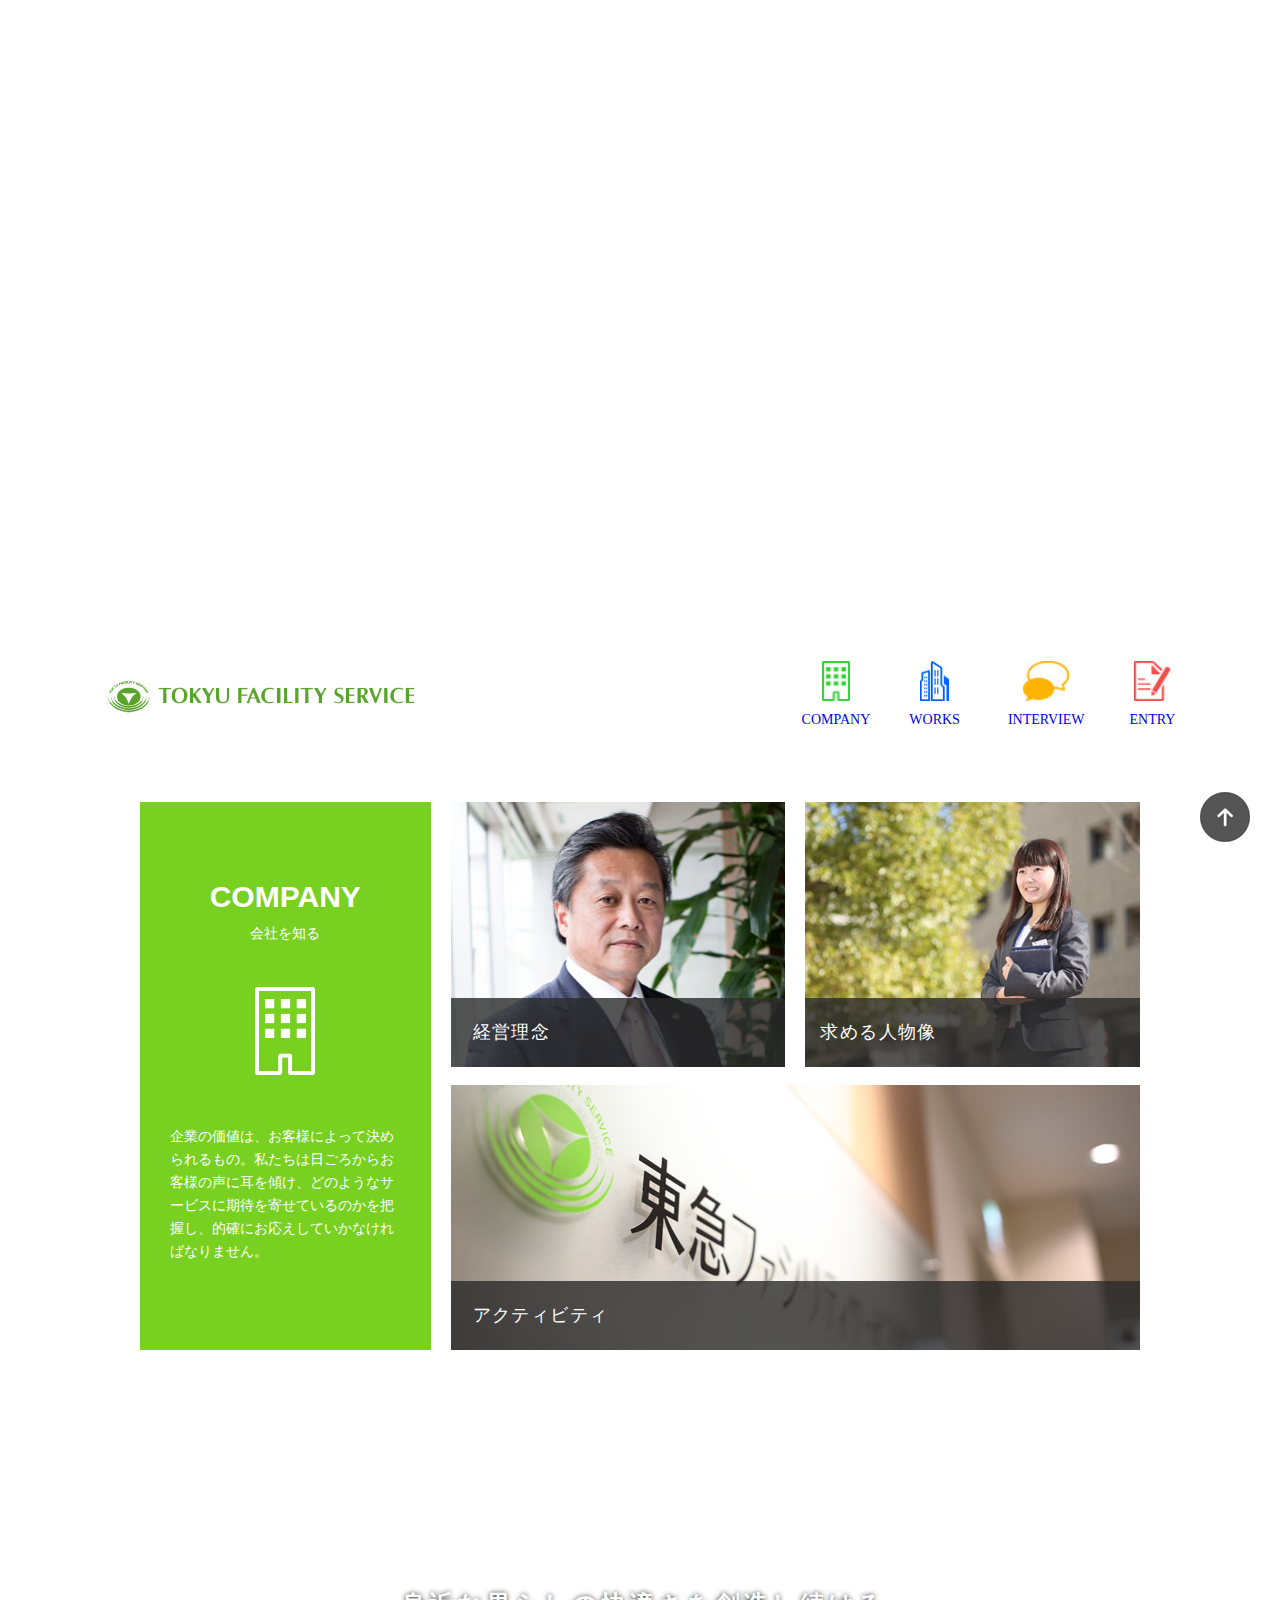
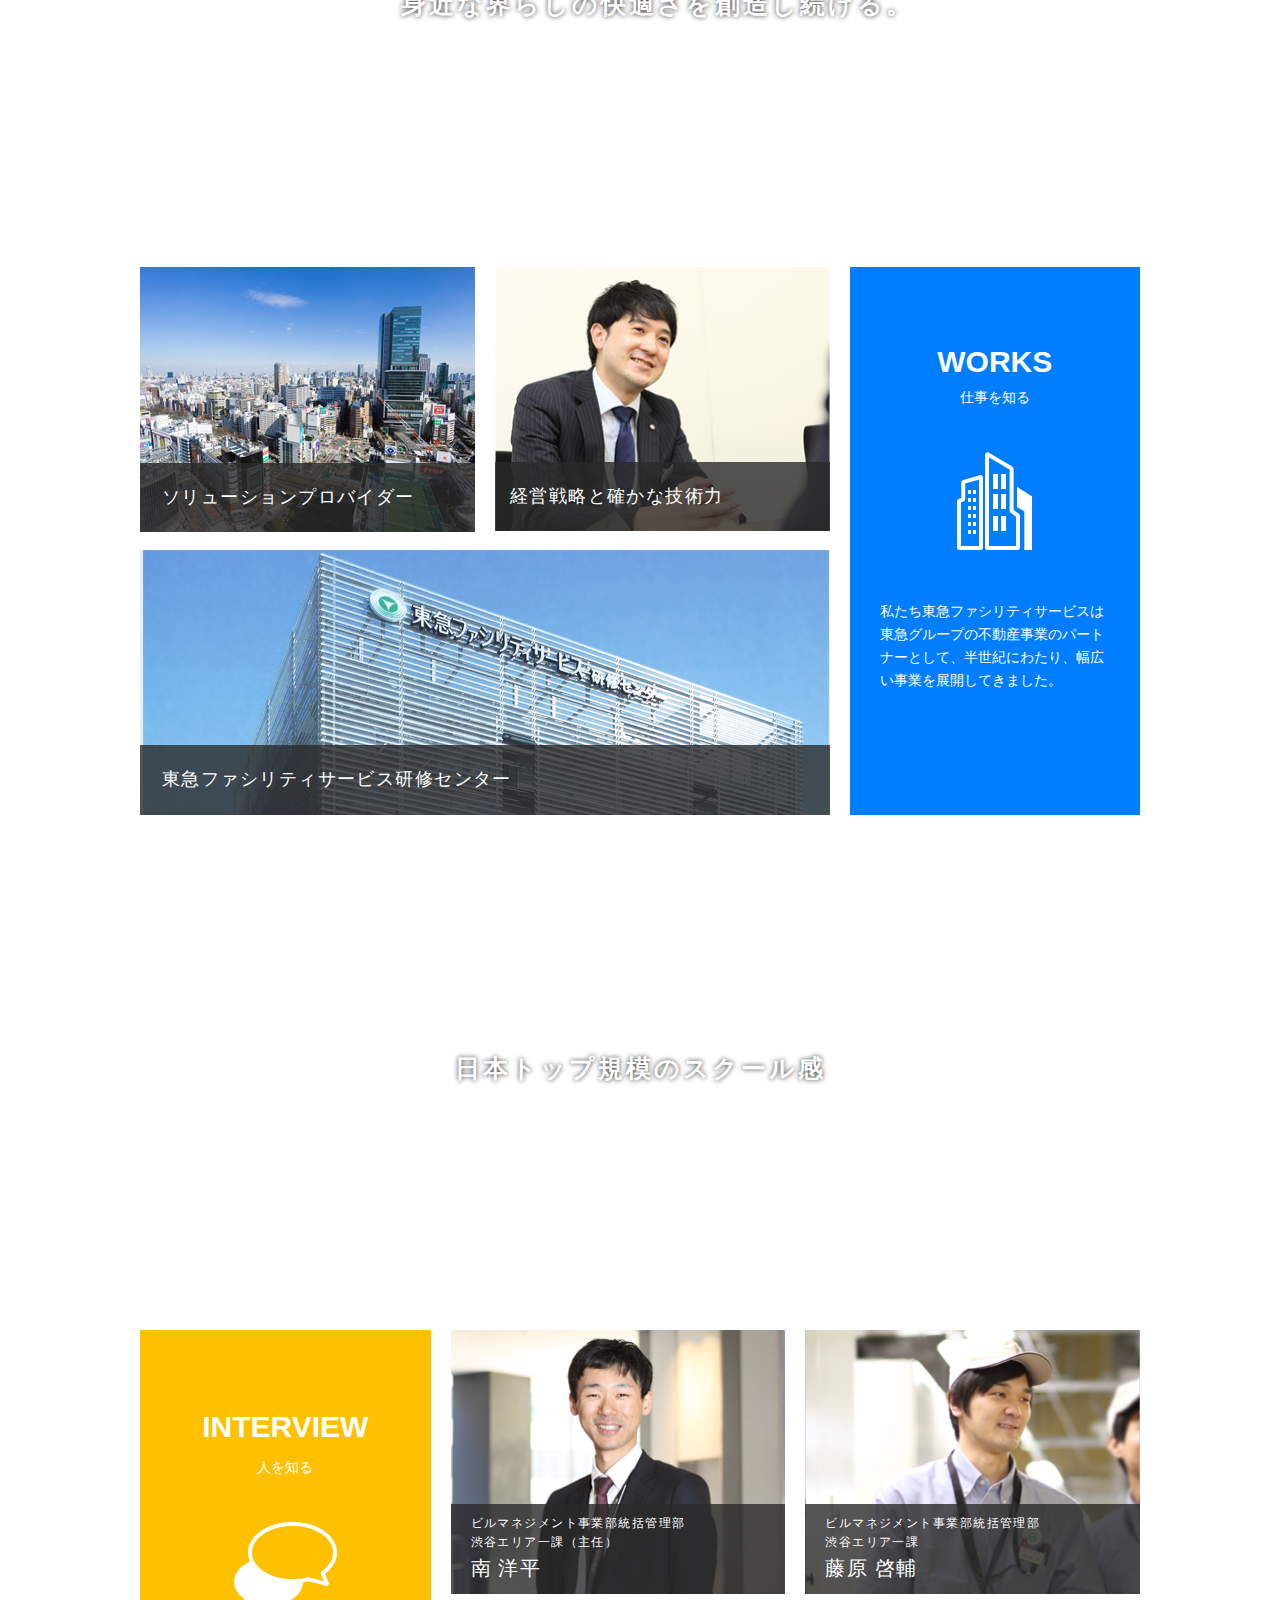
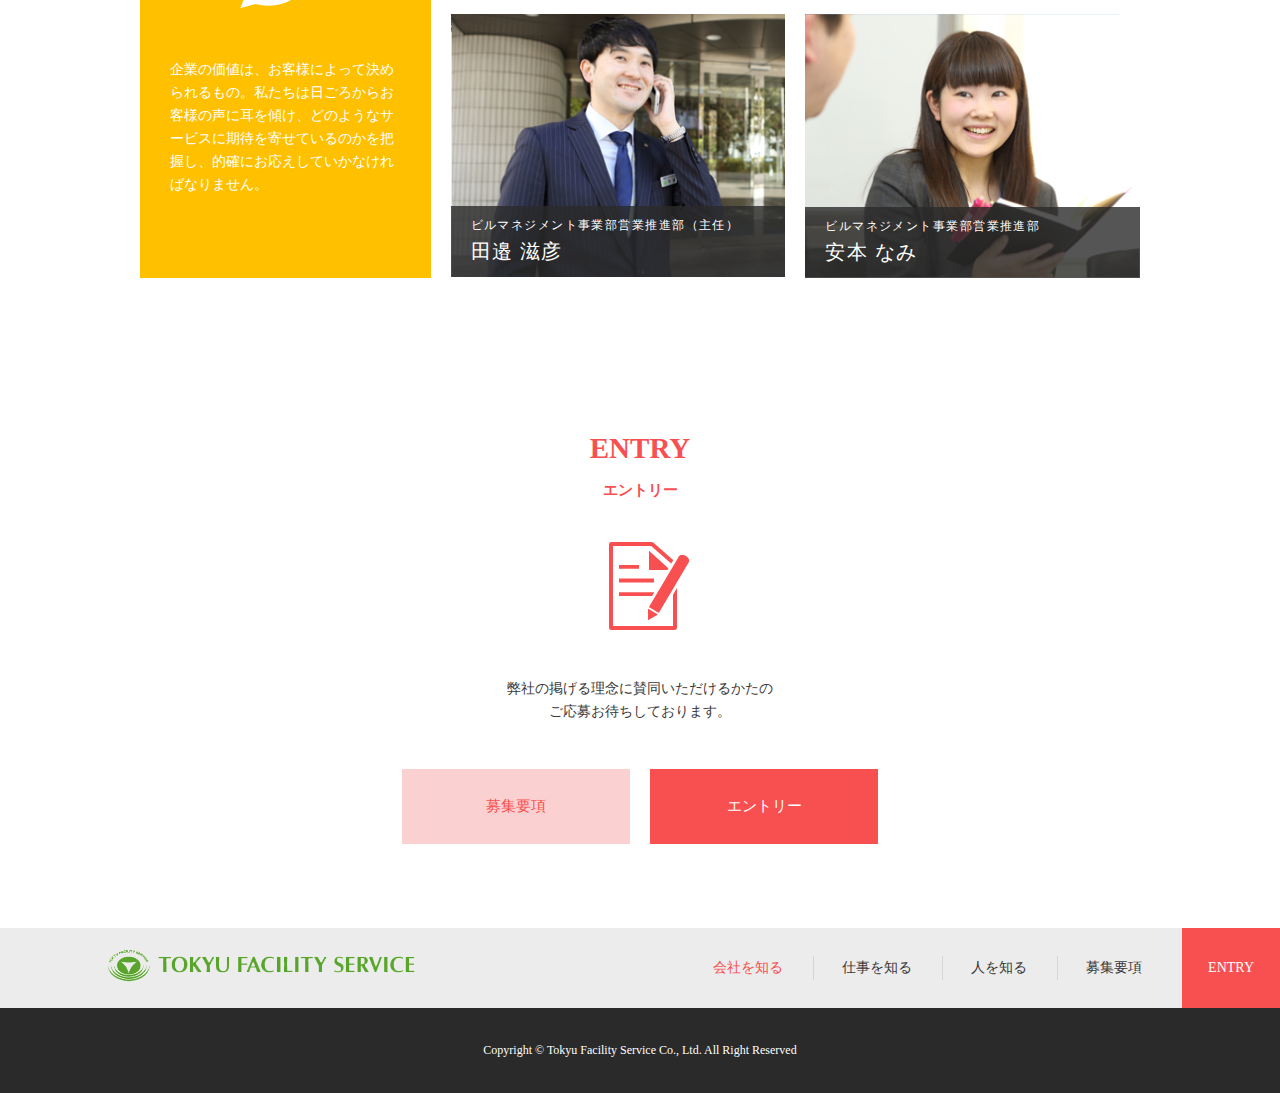
==== ifv/index.html @ a42e78bd "update link css" ====
<!DOCTYPE html>
<html lang="ja">

<head>
  <meta charset="UTF-8">
  <meta name="viewport" content="width=device-width, initial-scale=1.0">
  <title>IFV</title>
  <link rel="stylesheet" type="text/css" href="assets/css/style.css">
  <script src="assets/js/jquery-1.9.1.min.js"></script>
</head>

<body>
  <!-- Header -->
  <header>
    <div class="l-header">
      <div class="l-header__content">
        <p>TOKYU</p>
        <p  class="l-header__text">FACILITY SERVICE</p>
        <p class="l-header__img">
          <img src="assets/images/img29.png" alt="X" class="visiable-pc">
          <img src="assets/images/img20.png" alt="X" class="visiable-sp">
        </p>
        <p>TOKYO</p>
        <p class="l-header__sub">東京の暮らしを支える<br>本物の価値を共に創造しよう</p>
      </div>
    </div>
    <div class="navbar navbar-header js-menu">
      <a href="/" class="logo"><img src="/ifv/assets/images/logo.png" alt="TOKYU FACILITY SERVICE"></a>
      <p class="btn-menu js-menu-icn"></p>
      <ul class="menu js-menu-content open">
        <li>
          <a href="#"><p class="menu-icon"><img src="/ifv/assets/images/menu01.png" alt="COMPANY" class="img-fluid"></p>
          <p class="menu-text">COMPANY</p></a>
        </li>
        <li>
          <a href="#"><p class="menu-icon"><img src="/ifv/assets/images/menu02.png" alt="WORKS" class="img-fluid"></p>
            <p class="menu-text">WORKS</p></a>
        </li>
        <li>
          <a href="#"><p class="menu-icon"><img src="/ifv/assets/images/menu03.png" alt="INTERVIEW" class="img-fluid"></p>
            <p class="menu-text">INTERVIEW</p></a>
        </li>
        <li>
          <a href="#"><p class="menu-icon"><img src="/ifv/assets/images/menu04.png" alt="ENTRY" class="img-fluid"></p>
            <p class="menu-text">ENTRY</p></a>
        </li>
      </ul>
    </div>
  </header>
  <!-- End of Header -->
  <div class="content">

    <div id="company" >
      <div class="box-content">
        <div class="box-content__title">
          <p class="box-content__title--sub visiable-pc">COMPANY <span>会社を知る</span></p>
          <p class="box-content__title--icon">
            <img src="/ifv/assets/images/img01.png" alt="COMPANY 会社を知る">
          </p>
          <p class="box-content__title--sub visiable-sp">COMPANY <span>会社を知る</span></p>
          <p class="box-content__title--text visiable-pc">企業の価値は、お客様によって決められるもの。私たちは日ごろからお客様の声に耳を傾け、どのようなサービスに期待を寄せているのかを把握し、的確にお応えしていかなければなりません。</p>
        </div>
        <div class="box-content__img">
          <div class="box-media">
            <p class="box-media__img">
              <img src="/ifv/assets/images/img02.png" alt="社長メッセージ" class="visiable-pc img-fluid">
              <img src="/ifv/assets/images/img07.png" alt="社長メッセージ" class="visiable-sp img-fluid">
            </p>
            <p class="box-media__text"><span class="visiable-pc">経営理念</span><span class="visiable-sp">社長メッセージ</span></p>
          </div>
          <div class="box-media">
            <p class="box-media__img">
              <img src="/ifv/assets/images/img03.png" alt="求める人物像" class="visiable-pc img-fluid">
              <img src="/ifv/assets/images/img08.png" alt="求める人物像" class="visiable-sp img-fluid">
            </p>
            <p class="box-media__text">求める人物像</p>
          </div>
          <div class="box-media">
            <p class="box-media__img">
              <img src="/ifv/assets/images/img04.png" alt="アクティビティ" class="visiable-pc img-fluid">
              <img src="/ifv/assets/images/img09.png" alt="アクティビティ" class="visiable-sp img-fluid">
            </p>
            <p class="box-media__text">アクティビティ</p>
          </div>
        </div>
      </div>
    </div>
    <div class="visiable-pc">
      <div class="banner" id="banner_works">
        <p class="banner-text">身近な界らしの快適さを創造し続ける。</p>
      </div>
    </div>

    <div id="works" >
      <div class="box-content">
        <div class="box-content__img">
          <div class="box-media">
            <p class="box-media__img">
              <img src="/ifv/assets/images/img10.png" alt="ソリューションプロバイダー" class="visiable-pc img-fluid">
              <img src="/ifv/assets/images/img21.png" alt="ソリューションプロバイダー" class="visiable-sp img-fluid">
            </p>
            <p class="box-media__text">ソリューションプロバイダー</p>
          </div>
          <div class="box-media">
            <p class="box-media__img">
              <img src="/ifv/assets/images/img11.png" alt="経営戦略と確かな技術力" class="visiable-pc img-fluid">
              <img src="/ifv/assets/images/img22.png" alt="経営戦略と確かな技術力" class="visiable-sp img-fluid">
            </p>
            <p class="box-media__text">経営戦略と確かな技術力</p>
          </div>
          <div class="box-media">
            <p class="box-media__img">
              <img src="/ifv/assets/images/img12.png" alt="東急ファシリティサービス研修センター" class="visiable-pc img-fluid">
              <img src="/ifv/assets/images/img23.png" alt="東急ファシリティサービス研修センター" class="visiable-sp img-fluid">
            </p>
            <p class="box-media__text">東急ファシリティサービス研修センター</p>
          </div>
        </div>
        <div class="box-content__title">
          <p class="box-content__title--sub visiable-pc">WORKS <span>仕事を知る</span></p>
          <p class="box-content__title--icon">
            <img src="/ifv/assets/images/img13.png" alt="WORKS 仕事を知る">
          </p>
          <p class="box-content__title--sub visiable-sp">WORKS <span>仕事を知る</span></p>
          <p class="box-content__title--text visiable-pc">私たち東急ファシリティサービスは東急グループの不動産事業のパートナーとして、半世紀にわたり、幅広い事業を展開してきました。</p>
        </div>
      </div>
    </div>
    <div class="visiable-pc">
      <div class="banner" id="banner_interview">
        <p class="banner-text">日本トップ規模のスクール感</p>
      </div>
    </div>
    <div id="interview" >
      <div class="box-content">
        <div class="box-content__title">
          <p class="box-content__title--sub visiable-pc">INTERVIEW <span>人を知る</span></p>
          <p class="box-content__title--icon">
            <img src="/ifv/assets/images/img15.png" alt="INTERVIEW 人を知る">
          </p>
          <p class="box-content__title--sub visiable-sp">INTERVIEW <span>人を知る</span></p>
          <p class="box-content__title--text visiable-pc">企業の価値は、お客様によって決められるもの。私たちは日ごろからお客様の声に耳を傾け、どのようなサービスに期待を寄せているのかを把握し、的確にお応えしていかなければなりません。</p>
        </div>
        <div class="box-content__img">
          <div class="box-content-group">
            <div class="box-media">
              <p class="box-media__img">
                <img src="/ifv/assets/images/img16.png" alt="南 洋平" class="visiable-pc img-fluid">
                <img src="/ifv/assets/images/img24.png" alt="南 洋平" class="visiable-sp img-fluid">
              </p>
              <p class="box-media__text"><span>ビルマネジメント事業部<br class="visiable-sp">統括管理部<br>渋谷エリア一課（主任）</span><span class="name">南 洋平</span></p>
            </div>
            <div class="box-media">
              <p class="box-media__img">
                <img src="/ifv/assets/images/img17.png" alt="藤原 啓輔" class="visiable-pc img-fluid">
                <img src="/ifv/assets/images/img25.png" alt="藤原 啓輔" class="visiable-sp img-fluid">
              </p>
              <p class="box-media__text"><span>ビルマネジメント事業部<br class="visiable-sp">統括管理部<br>渋谷エリア一課</span><span class="name">藤原 啓輔</span></p>
            </div>
          </div>
          <div class="box-content-group">
            <div class="box-media">
              <p class="box-media__img">
                <img src="/ifv/assets/images/img18.png" alt="田邉 滋彦" class="visiable-pc img-fluid">
                <img src="/ifv/assets/images/img26.png" alt="田邉 滋彦" class="visiable-sp img-fluid">
              </p>
              <p class="box-media__text"><span>ビルマネジメント事業部<br class="visiable-sp">営業推進部（主任）</span><span class="name">田邉 滋彦</span></p>
            </div>
            <div class="box-media">
              <p class="box-media__img">
                <img src="/ifv/assets/images/img19.png" alt="安本 なみ" class="visiable-pc img-fluid">
                <img src="/ifv/assets/images/img27.png" alt="安本 なみ" class="visiable-sp img-fluid">
              </p>
              <p class="box-media__text"><span>ビルマネジメント事業部<br class="visiable-sp">営業推進部</span><span class="name">安本 なみ</span></p>
            </div>
          </div>
        </div>
      </div>
    </div>
    <div class="group-item visiable-pc" id="entry">
      <p class="group-item__title">ENTRY<span>エントリー</span></p>
      <p class="group-item__img"><img src="/ifv/assets/images/img28.png" alt="entry"></p>
      <p class="group-item__text">弊社の掲げる理念に賛同いただけるかたの<br>ご応募お待ちしております。</p>
      <div class="group-btn">
        <p class="btn btn-app">募集要項</p>
        <p class="btn btn-entry">エントリー</p>
      </div>
    </div>
  </div>
  <!-- Footer-->
  <footer>
    <div class="l-footer">
      <div class="navbar navbar-footer">
        <a href="/" class="logo"><img src="/ifv/assets/images/logo.png" alt="TOKYU FACILITY SERVICE"></a>
        <ul class="menu">
          <li>
            <a href="#" class="active">会社を知る</a>
          </li>
          <li>
            <a href="#">仕事を知る</a>
          </li>
          <li>
            <a href="#">人を知る</a>
          </li>
          <li>
            <a href="#">募集要項</a>
          </li>
          <li>
            <a href="#">ENTRY</a>
          </li>
        </ul>
      </div>
    </div>
    <div class="copyright">
      Copyright © Tokyu Facility Service Co., Ltd. All Right Reserved
    </div> 
  </footer>

  <!-- Page on top -->
  <div id="pageTop" class="show">
    <a href="">
      <img src="/ifv/assets/images/page-top.png" alt="Page on top">
    </a>
  </div>
  <script src="assets/js/main.js"></script>
</body>
</html>
---- ifv/assets/css/style.css ----
@font-face {
  font-family: hiragino;
  src: url(/assets/font/hiragino-kaku-gothic-pro-w3.otf);
}
@font-face {
  font-family: hirakakupro;
  src: url(/assets/font/hirakakupro-w3-opentype.otf);
}
@font-face {
  font-family: helvetica;
  src: url(/assets/font/Helvetica-Bold-Font.ttf);
}
html {
  font-size: 10px !important;
}

body {
  margin: 0 auto;
  color: #3a3a3a;
  font-size: 1.4rem;
  line-height: 1.64;
  font-family: "hirakakupro";
}
body p {
  margin: 0;
}

.img-fluid {
  width: 100%;
  height: auto;
}

.center {
  text-align: center;
}

.visiable-pc {
  display: block !important;
}
@media (max-width: 768px) {
  .visiable-pc {
    display: none !important;
  }
}

.visiable-sp {
  display: none !important;
}
@media (max-width: 768px) {
  .visiable-sp {
    display: block !important;
  }
}

.l-container {
  max-width: 1000px;
  margin-left: auto;
  margin-right: auto;
}
@media screen and (max-width: 768px) {
  .l-container {
    max-width: 100%;
  }
}

.box-content {
  display: flex;
  width: 100%;
  max-width: 1060px;
  margin: 0 auto;
  padding: 0 30px;
  box-sizing: border-box;
}
.box-content__title {
  width: 29.4%;
  margin-right: 10px;
  color: #fff;
  padding: 70px 30px 20px;
  box-sizing: border-box;
}
.box-content__title--sub {
  text-align: center;
  font-size: 3rem;
  font-weight: bold;
  font-family: "helvetica";
  margin-bottom: 43px;
}
.box-content__title--sub span {
  display: block;
  font-weight: normal;
  font-size: 1.4rem;
}
.box-content__title--icon {
  margin-bottom: 43px;
  text-align: center;
}
.box-content__img {
  width: calc(100% - 29% - 10px);
  margin-left: 10px;
}
@media (max-width: 768px) {
  .box-content {
    flex-direction: column;
    padding: 0;
  }
  .box-content__title {
    display: flex;
    width: 100%;
    padding: 28px 10px 22px;
    margin-right: 0;
    justify-content: center;
    align-items: center;
  }
  .box-content__title--icon {
    margin-bottom: 0;
    margin-right: 18px;
  }
  .box-content__title--icon img {
    max-height: 80px;
    width: auto;
  }
  .box-content__title--sub {
    font-size: 4rem;
    line-height: 0.75;
    margin-bottom: 0;
  }
  .box-content__title--sub span {
    font-size: 2rem;
    margin-top: 15px;
  }
  .box-content__img {
    width: 100%;
    margin-left: 0;
    padding: 55px 30px 83px;
    box-sizing: border-box;
  }
}
@media (max-width: 480px) {
  .box-content__title {
    padding: 14px 5px 9px;
  }
  .box-content__title--icon {
    margin-right: 0;
  }
  .box-content__title--icon img {
    max-height: 40px;
    width: auto;
    margin-right: 9px;
  }
  .box-content__title--sub {
    font-size: 2rem;
  }
  .box-content__title--sub span {
    font-size: 10px;
    margin-top: 7px;
  }
  .box-content__img {
    width: 100%;
    margin-left: 0;
    padding: 28px 15px 38px;
    box-sizing: border-box;
  }
}

.box-media {
  position: relative;
  float: left;
  width: calc(50% - 10px);
  margin: 0 0 0 0;
}
.box-media__text {
  position: absolute;
  font-size: 1.8rem;
  letter-spacing: 0.08em;
  color: #fff;
  bottom: 0;
  left: 0;
  right: 0;
  padding: 20px 22px;
  background: rgba(42, 42, 42, 0.8) url(/assets/images/penbg.png) bottom right no-repeat;
}
@media (min-width: 769px) {
  .box-media:nth-child(1) {
    margin-right: 10px;
  }
  .box-media:nth-child(2) {
    margin-left: 10px;
  }
  .box-media:nth-child(2) .box-media__text {
    padding: 20px 15px;
  }
  .box-media:nth-child(3) {
    margin-top: 18px;
    width: 100%;
  }
  .box-media:nth-child(4) {
    margin-left: 10px;
    margin-top: 18px;
  }
}
@media (max-width: 768px) {
  .box-media {
    width: 100%;
    float: inherit;
    margin-bottom: 19px;
  }
  .box-media__text {
    font-size: 2.6rem;
    padding: 14px;
    letter-spacing: 0;
  }
}
@media (max-width: 480px) {
  .box-media {
    margin-bottom: 10px;
  }
  .box-media__text {
    font-size: 1.3rem;
    padding: 7px;
  }
}

.banner {
  color: #fff;
  display: flex;
  justify-content: center;
  align-items: center;
}
.banner-text {
  font-size: 2.5rem;
  letter-spacing: 0.12em;
  font-weight: bold;
  text-shadow: 0 0 0.2em #000;
  opacity: 0.8;
}

#banner_works {
  background: url(/assets/images/img06.png);
  background-repeat: no-repeat;
  background-size: 100% 100%;
  height: 27.5vw;
}
#banner_works .banner-text {
  margin-left: 35px;
  margin-top: -10px;
}

#banner_interview {
  background: url(/assets/images/img14.png);
  background-repeat: no-repeat;
  background-size: 100% 100%;
  height: 27.5vw;
}
#banner_interview .banner-text {
  margin-top: -5px;
}

.group-item {
  text-align: center;
}
.group-item__title {
  font-size: 2.9rem;
  font-weight: bold;
  color: #F85050;
  margin-bottom: 40px;
}
.group-item__title span {
  font-size: 1.5rem;
  display: block;
  margin-top: 5px;
}
.group-item__img {
  margin-left: 20px;
  margin-bottom: 40px;
}
.group-item__text {
  margin-bottom: 45px;
}

.group-btn {
  display: flex;
  justify-content: center;
  align-items: center;
  padding-bottom: 80px;
}

#company {
  background: url(/assets/images/bg01.png) top left repeat;
  padding: 55px 0 83px;
}
#company .box-content__title {
  background: #78D020 url(/assets/images/penbg.png) bottom right no-repeat;
}
@media (max-width: 768px) {
  #company {
    background: none;
    padding: 0;
  }
  #company .box-content__img {
    background: url(/assets/images/bg01.png) top left repeat;
  }
}

#works {
  padding: 82px 0 80px;
}
#works .box-content__title {
  background: #007eff url(/assets/images/penbg.png) bottom right no-repeat;
  margin-right: 0;
  margin-left: 10px;
}
#works .box-content__img {
  margin-right: 10px;
  margin-left: 0;
}
@media (max-width: 768px) {
  #works {
    padding: 0;
  }
  #works .box-content__title {
    margin-left: 0;
    padding: 25px 10px 25px;
    order: 1 #works .box-content__title --icon;
    order-margin-bottom: 5px;
  }
  #works .box-content__img {
    margin-right: 0;
    padding-top: 50px;
    padding-bottom: 72px;
    order: 2;
  }
  #works .box-media {
    margin-bottom: 29px;
  }
}
@media (max-width: 480px) {
  #works .box-content__title {
    padding: 12px 5px 8px;
  }
  #works .box-content__title--icon {
    margin-bottom: 3px;
  }
  #works .box-content__img {
    padding-top: 25px;
    padding-bottom: 32px;
  }
  #works .box-media {
    margin-bottom: 15px;
  }
}

#interview {
  background: url(/assets/images/bg01.png) top left repeat;
  padding: 83px 0 80px;
}
#interview .box-content__title {
  background: #ffc000 url(/assets/images/penbg.png) bottom right no-repeat;
  padding: 72px 30px 20px;
}
#interview .box-content__title--sub span {
  margin-top: 5px;
}
#interview .box-content__img {
  margin-bottom: -20px;
}
#interview .box-media {
  margin-bottom: 20px;
}
#interview .box-media__text span {
  line-height: 1.6;
}
@media (min-width: 769px) {
  #interview .box-media:nth-child(3) {
    margin-top: 18px;
    width: calc(50% - 10px);
    margin-right: 10px;
  }
  #interview .box-media__text {
    padding: 10px 20px;
  }
  #interview .box-media__text .name {
    font-size: 20px;
  }
  #interview .box-media__text span {
    display: block;
    font-size: 12px;
  }
}
@media (max-width: 768px) {
  #interview {
    background: none;
    padding: 0;
  }
  #interview .box-content__title {
    padding: 22px 30px 29px;
  }
  #interview .box-content__img {
    background: url(/assets/images/bg01.png) top left repeat;
    padding: 43px 30px 90px;
  }
  #interview .box-content-group {
    display: flex;
    margin: 0 -10px;
  }
  #interview .box-media {
    width: calc(50% - 20px);
    margin: 9px 10px;
  }
  #interview .box-media__text {
    letter-spacing: 0;
    line-height: 1.15;
    height: 100px;
    padding: 12px 11px 10px;
    display: flex;
    justify-content: space-between;
    flex-direction: column;
  }
  #interview .box-media__text .name {
    font-size: 2.6rem;
  }
  #interview .box-media__text span {
    font-size: 1.8rem;
    line-height: 1.2;
    display: block;
  }
}
@media (max-width: 480px) {
  #interview .box-content__title {
    padding: 12px 5px 11px;
  }
  #interview .box-content__img {
    padding: 22px 15px 45px;
  }
  #interview .box-content-group {
    margin: 0 -5px;
  }
  #interview .box-media {
    width: calc(50% - 10px);
    margin: 5px 5px 3px;
  }
  #interview .box-media__text {
    height: 50px;
    padding: 5px;
  }
  #interview .box-media__text .name {
    font-size: 1.3rem;
  }
  #interview .box-media__text span {
    font-size: 0.9rem;
    line-height: 1.3;
    display: block;
  }
}

#entry {
  padding: 67px 0 4px;
}

.l-header {
  background: url(/assets/images/bg-top.png) top center no-repeat;
  background-size: 100% 100%;
  width: 100%;
  padding-bottom: 49.72%;
  font-size: 117px;
  line-height: 1;
  letter-spacing: -0.3rem;
  font-weight: bold;
  font-family: helvetica;
  color: #fff;
  position: relative;
}
.l-header__content {
  position: absolute;
  top: 14.8%;
  left: 8.15%;
}
.l-header__text {
  font-size: 36px;
  letter-spacing: 0.42rem;
  margin-top: -15px;
}
.l-header__sub {
  font-size: 23px;
  letter-spacing: 0.4rem;
  margin-top: -10px;
  line-height: 1.5;
  font-family: hirakakupro;
}
.l-header__img {
  text-align: center;
  margin-left: -20px;
  line-height: 0;
  margin-top: 15px;
  margin-bottom: 15px;
}
.l-header__img img {
  margin: 0 auto;
}
@media (min-width: 769px) and (max-width: 1190px) {
  .l-header {
    padding-bottom: 62.72%;
  }
}
@media (max-width: 768px) {
  .l-header {
    background: url(/assets/images/bg-top-sp.png);
    background-repeat: no-repeat;
    background-size: 100% 100%;
    padding-bottom: 158.75%;
    justify-content: center;
    font-size: 23.046875vw;
    letter-spacing: 0;
  }
}
@media (max-width: 768px) and (max-width: 381.8305084746px) {
  .l-header {
    font-size: 88px;
  }
}
@media (max-width: 768px) and (min-width: 768px) {
  .l-header {
    font-size: 177px;
  }
}
@media (max-width: 768px) {
  .l-header__content {
    top: 12.5%;
    left: 4.15%;
  }
}
@media (max-width: 768px) {
  .l-header__text {
    font-size: 7.5520833333vw;
    margin-top: -10px;
  }
}
@media (max-width: 768px) and (max-width: 384px) {
  .l-header__text {
    font-size: 29px;
  }
}
@media (max-width: 768px) and (min-width: 768px) {
  .l-header__text {
    font-size: 58px;
  }
}
@media (max-width: 768px) {
  .l-header__sub {
    font-size: 4.3333333333vw;
    margin-top: -15px;
  }
}
@media (max-width: 768px) and (max-width: 384px) {
  .l-header__sub {
    font-size: 16.64px;
  }
}
@media (max-width: 768px) and (min-width: 768px) {
  .l-header__sub {
    font-size: 33.28px;
  }
}
@media (max-width: 768px) {
  .l-header__img {
    margin-left: -15px;
    line-height: 0;
    margin-top: 38px;
    margin-bottom: 45px;
  }
}
@media (max-width: 768px) and (max-width: 480px) {
  .l-header {
    font-size: 11.4583333333vw;
  }
}
@media (max-width: 768px) and (max-width: 480px) and (max-width: 506.1818181818px) {
  .l-header {
    font-size: 58px;
  }
}
@media (max-width: 768px) and (max-width: 480px) and (min-width: 768px) {
  .l-header {
    font-size: 88px;
  }
}
@media (max-width: 768px) and (max-width: 480px) {
  .l-header__img {
    margin-top: 19px;
    margin-bottom: 23px;
    margin-left: -45%;
  }
  .l-header__img img {
    width: 65px;
  }
}
@media (max-width: 768px) and (max-width: 480px) {
  .l-header__text {
    font-size: 1.5rem;
  }
}
@media (max-width: 768px) and (max-width: 480px) {
  .l-header__sub {
    font-size: 8px;
    margin-top: -7px;
  }
}

/* Gnav
------------------------------------------------- */
.navbar {
  display: flex;
  justify-content: space-between;
  align-items: center;
}
.navbar .menu {
  list-style: none;
  display: flex;
  flex-direction: row;
  justify-content: space-between;
  margin: 0;
  color: #3a3a3a;
}
.navbar .menu a {
  text-decoration: none;
  text-align: center;
}
.navbar .logo {
  padding-left: 8.333%;
  margin-top: 5px;
}
@media (min-width: 769px) and (max-width: 1190px) {
  .navbar .logo {
    flex: 1;
  }
  .navbar .logo img {
    width: 85%;
  }
  .navbar .menu {
    flex: 2;
  }
  .navbar .menu a {
    padding: 13px 15px 13px 15px;
  }
}
@media screen and (max-width: 768px) {
  .navbar {
    display: block;
  }
  .navbar .menu {
    display: block;
    padding: 0;
    font-size: 2.8rem;
  }
  .navbar .menu a {
    text-align: left;
    padding: 28px 31px 33px;
  }
  .navbar .logo {
    padding: 64px 5px 35px;
    display: block;
    margin: 0 auto;
    text-align: center;
  }
  .navbar .logo img {
    width: 450px;
  }
}
@media (max-width: 480px) {
  .navbar .menu {
    font-size: 1.4rem;
  }
  .navbar .logo img {
    width: 225px;
  }
}

.navbar-header {
  padding-right: 7%;
}
.navbar-header .menu a {
  display: block;
  padding: 25px 15px 15px 15px;
}
.navbar-header .menu-icon {
  margin: 0;
}
.navbar-header .menu-icon img {
  height: 40px;
  width: auto;
}
.navbar-header .menu-text {
  margin: 0;
}
.navbar-header .menu li:nth-child(2) {
  margin-left: 9px;
}
.navbar-header .menu li:nth-child(3) {
  margin-left: 18px;
}
.navbar-header .menu li:nth-child(4) {
  margin-left: 15px;
}
.navbar-header .logo {
  padding-left: 9%;
  padding-top: 14px;
}
@media screen and (max-width: 768px) {
  .navbar-header {
    padding-right: 0;
    position: relative;
    padding-top: 15px;
    padding-bottom: 15px;
  }
  .navbar-header .menu {
    display: none;
  }
  .navbar-header .menu.open {
    display: none;
    position: absolute;
    width: 100%;
    background: #fff;
    z-index: 5;
  }
  .navbar-header .menu a {
    color: #2a2a2a;
    font-size: 1.5rem;
  }
  .navbar-header .menu li:nth-child(2),
.navbar-header .menu li:nth-child(3),
.navbar-header .menu li:nth-child(4) {
    margin-left: 0;
  }
  .navbar-header .logo {
    text-align: left;
    padding: 25px 32px 18px;
  }
  .navbar-header .logo img {
    width: 412px;
  }
  .navbar-header .btn-close {
    display: none;
  }
}
@media (max-width: 480px) {
  .navbar-header {
    padding-top: 7px;
    padding-bottom: 7px;
  }
  .navbar-header .logo {
    padding: 12px 16px 9px;
  }
  .navbar-header .logo img {
    width: 206px;
  }
}

.navbar-footer .menu .active {
  color: #f85050;
}
.navbar-footer .menu a {
  display: block;
  color: #3a3a3a;
  line-height: 2.14;
  position: relative;
  padding: 25px 30px 25px 29px;
}
.navbar-footer .menu a:before {
  content: "";
  position: absolute;
  left: 0;
  width: 1px;
  height: 30%;
  background-color: #d5d5d5;
  top: 50%;
  transform: translateY(-50%);
}
.navbar-footer .menu li:first-child a:before {
  display: none;
}
.navbar-footer .menu li:last-child {
  margin-left: 10px;
}
.navbar-footer .menu li:last-child a {
  color: #fff;
  background: #f85050;
  padding: 25px 26px;
}
.navbar-footer .menu li:last-child a:before {
  display: none;
}
@media (min-width: 769px) and (max-width: 1190px) {
  .navbar-footer .menu a {
    padding: 13px 15px 13px 15px;
  }
  .navbar-footer .menu li:last-child a {
    padding: 13px;
  }
}
@media screen and (max-width: 768px) {
  .navbar-footer {
    display: block;
  }
  .navbar-footer .menu {
    display: block;
    padding: 0;
  }
  .navbar-footer .menu a {
    padding: 25px 30px 28px 29px;
  }
  .navbar-footer .menu a:before {
    display: none;
  }
  .navbar-footer .menu a:after {
    content: "";
    position: absolute;
    top: 50%;
    margin-top: -12px;
    right: 30px;
    width: 10px;
    height: 18px;
    background: url(/assets/images/icon01.png) no-repeat;
    background-size: 10px 18px;
  }
  .navbar-footer .menu li {
    border-top: 1px solid #d6d6d6;
  }
  .navbar-footer .menu li:last-child {
    margin-left: 0;
    text-align: center;
    padding: 31px 30px 54px;
  }
  .navbar-footer .menu li:last-child a {
    padding: 15px 10px 12px;
    text-align: center;
  }
  .navbar-footer .menu li:last-child a:after {
    display: none;
  }
}
@media (max-width: 480px) {
  .navbar-footer .menu a {
    padding: 13px 15px 14px 15px;
  }
  .navbar-footer .menu a:after {
    content: "";
    position: absolute;
    top: 50%;
    margin-top: -6px;
    right: 15px;
    width: 5px;
    height: 9px;
    background: url(/assets/images/icon01.png) no-repeat;
    background-size: 5px 9px;
  }
  .navbar-footer .menu li {
    border-top: 1px solid #d6d6d6;
  }
  .navbar-footer .menu li:last-child {
    margin-left: 0;
    text-align: center;
    padding: 15px 15px 27px;
  }
  .navbar-footer .menu li:last-child a {
    padding: 8px 5px 6px;
  }
  .navbar-footer .logo {
    padding-bottom: 14px;
  }
}

/*Footer copy right*/
footer .copyright {
  background-color: #2a2a2a;
  color: #fff;
  padding: 33px 0;
  text-align: center;
  font-size: 1.2rem;
}
@media screen and (max-width: 768px) {
  footer .copyright {
    padding: 7% 0;
    font-size: 1.8rem;
  }
}
@media (max-width: 480px) {
  footer .copyright {
    padding: 7% 0;
    font-size: 0.9rem;
  }
}

.l-footer {
  background: #ececec;
}

#pageTop {
  position: fixed;
  bottom: 50px;
  right: 30px;
  z-index: 998;
  padding: 0;
  opacity: 0;
  transition: all 0.3s linear;
}
#pageTop a img {
  width: 100%;
  height: auto;
}
@media (max-width: 768px) {
  #pageTop {
    right: 10px;
  }
  #pageTop a img {
    width: 112px;
    height: 112px;
  }
}
@media (max-width: 480px) {
  #pageTop {
    right: 5px;
  }
  #pageTop a img {
    width: 56px;
    height: 56px;
  }
}

#pageTop.show {
  opacity: 1;
}

.btn-menu {
  position: absolute;
  background: url(/assets/images/icon-menu.png) top center no-repeat;
  background-size: 64px 57px;
  top: 30px;
  right: 30px;
  width: 64px;
  height: 57px;
  display: none;
}
.btn-menu.open {
  background: url(/assets/images/img-close.png) top center no-repeat;
  background-size: 41px 40px;
}
@media screen and (max-width: 768px) {
  .btn-menu {
    display: block;
  }
}
@media (max-width: 480px) {
  .btn-menu {
    background-size: 32px 29px;
    top: 15px;
    right: 15px;
    width: 32px;
    width: 32px;
    height: 29px;
  }
  .btn-menu.open {
    background-size: 20px 20px;
  }
}

.btn {
  cursor: pointer;
  display: flex;
  justify-content: center;
  align-items: center;
  width: 17.83%;
  padding: 25px 0;
  color: #fff;
  font-size: 15px;
}
.btn:hover {
  opacity: 0.7;
}
.btn-entry {
  background: #F85050;
  margin-left: 20px;
}
.btn-app {
  background: #fbd0d0;
  color: #F85050;
}
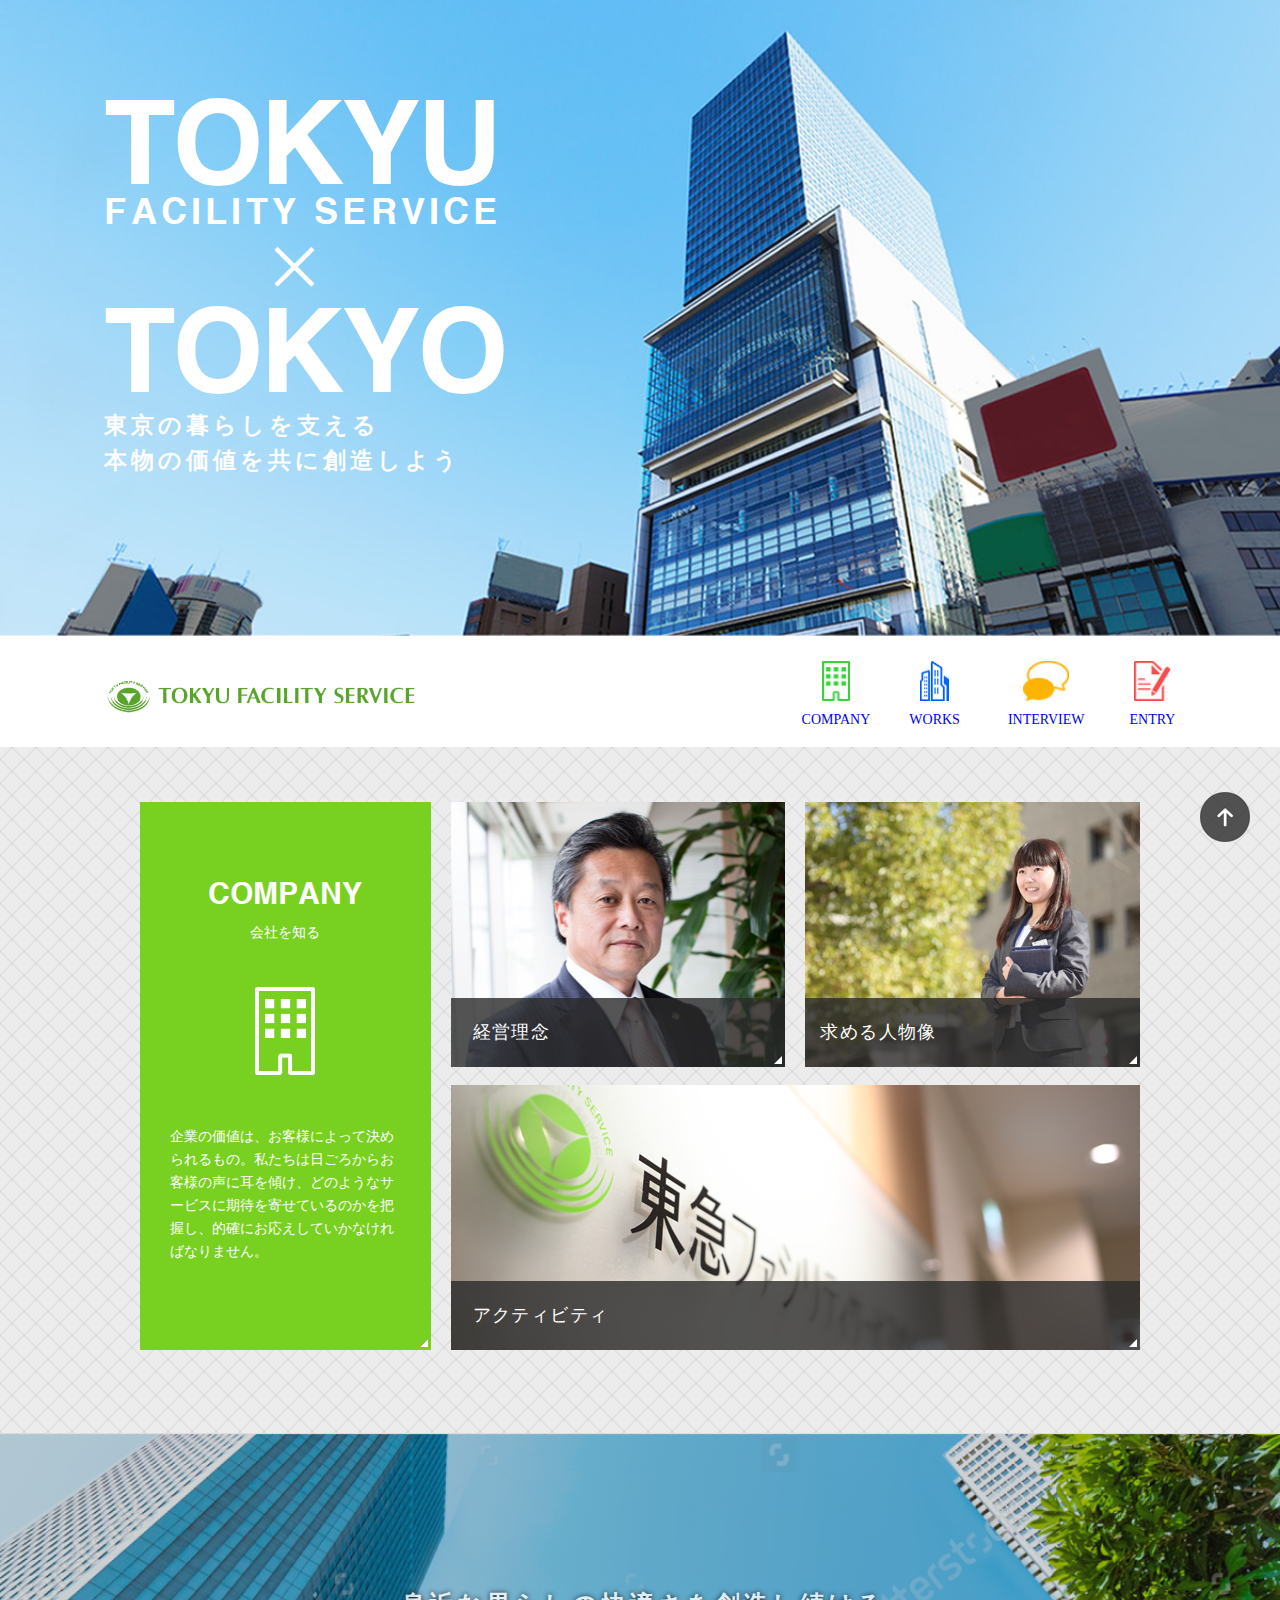
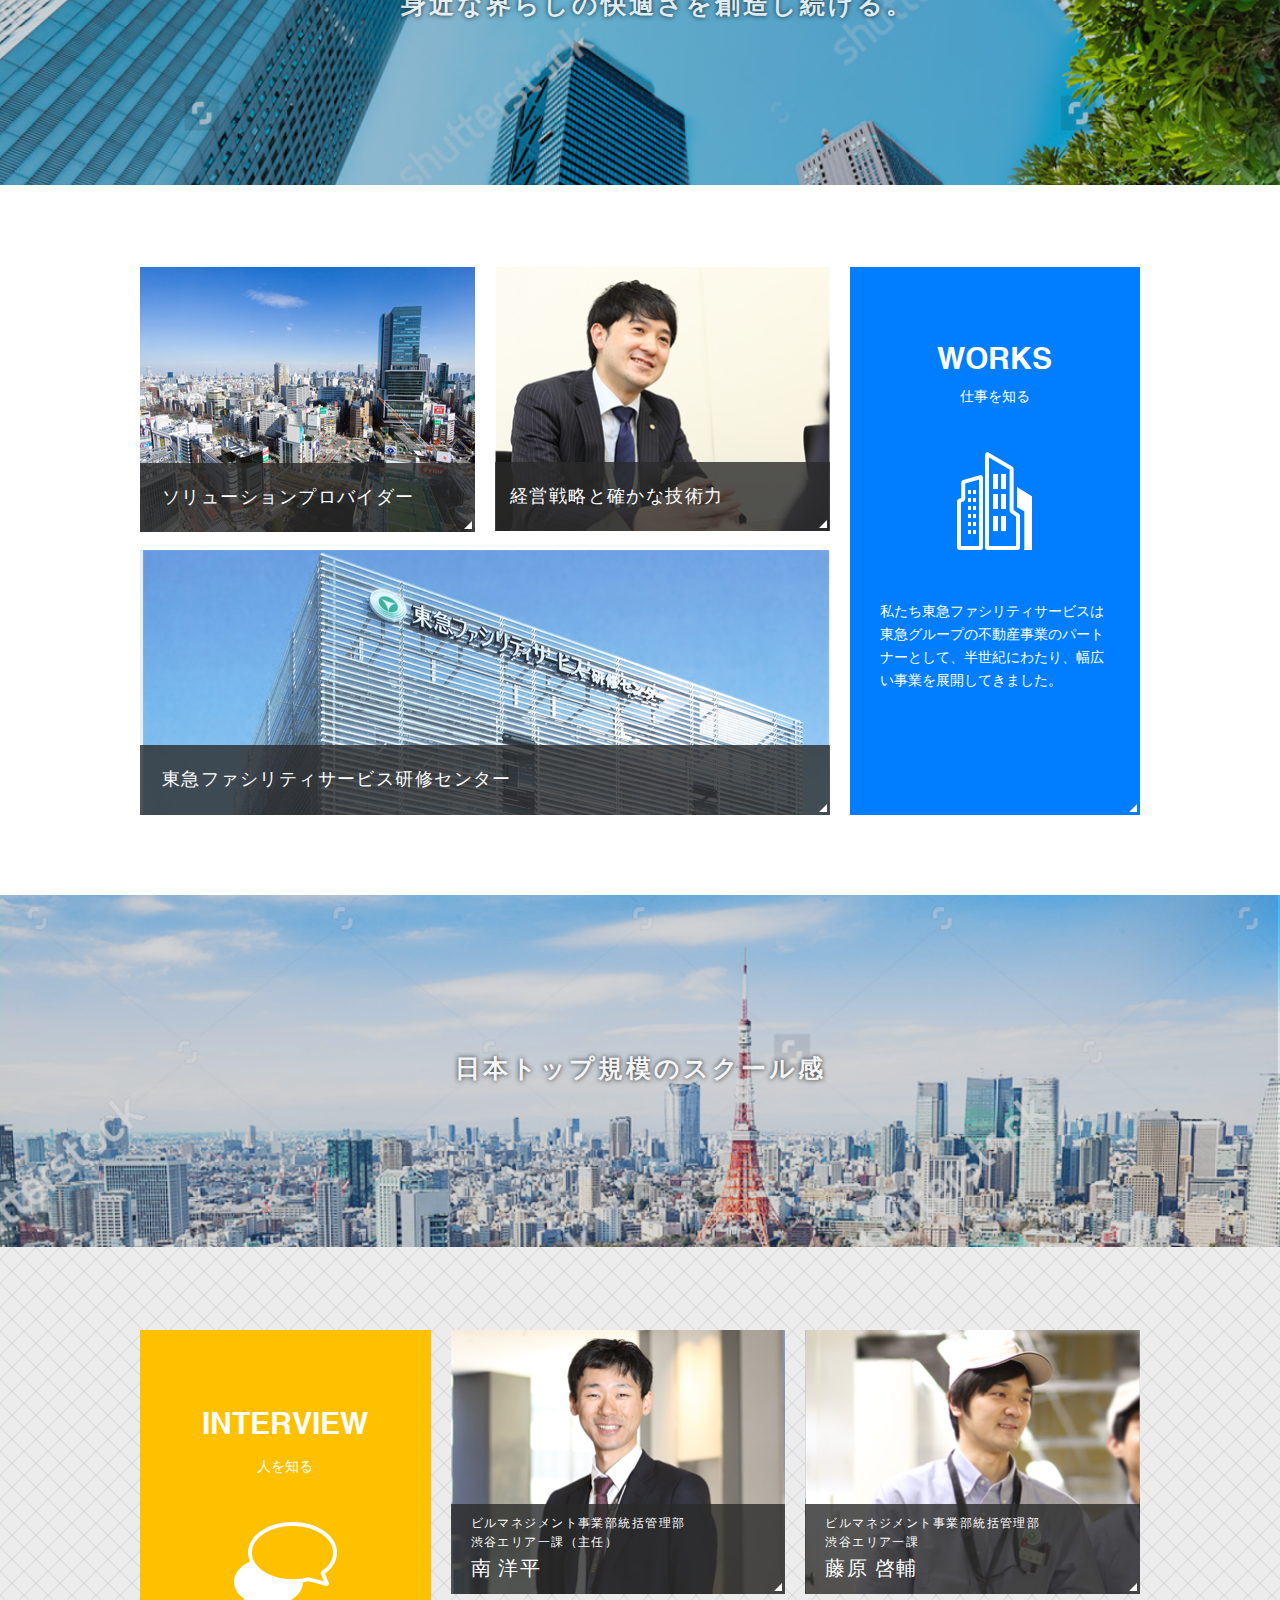
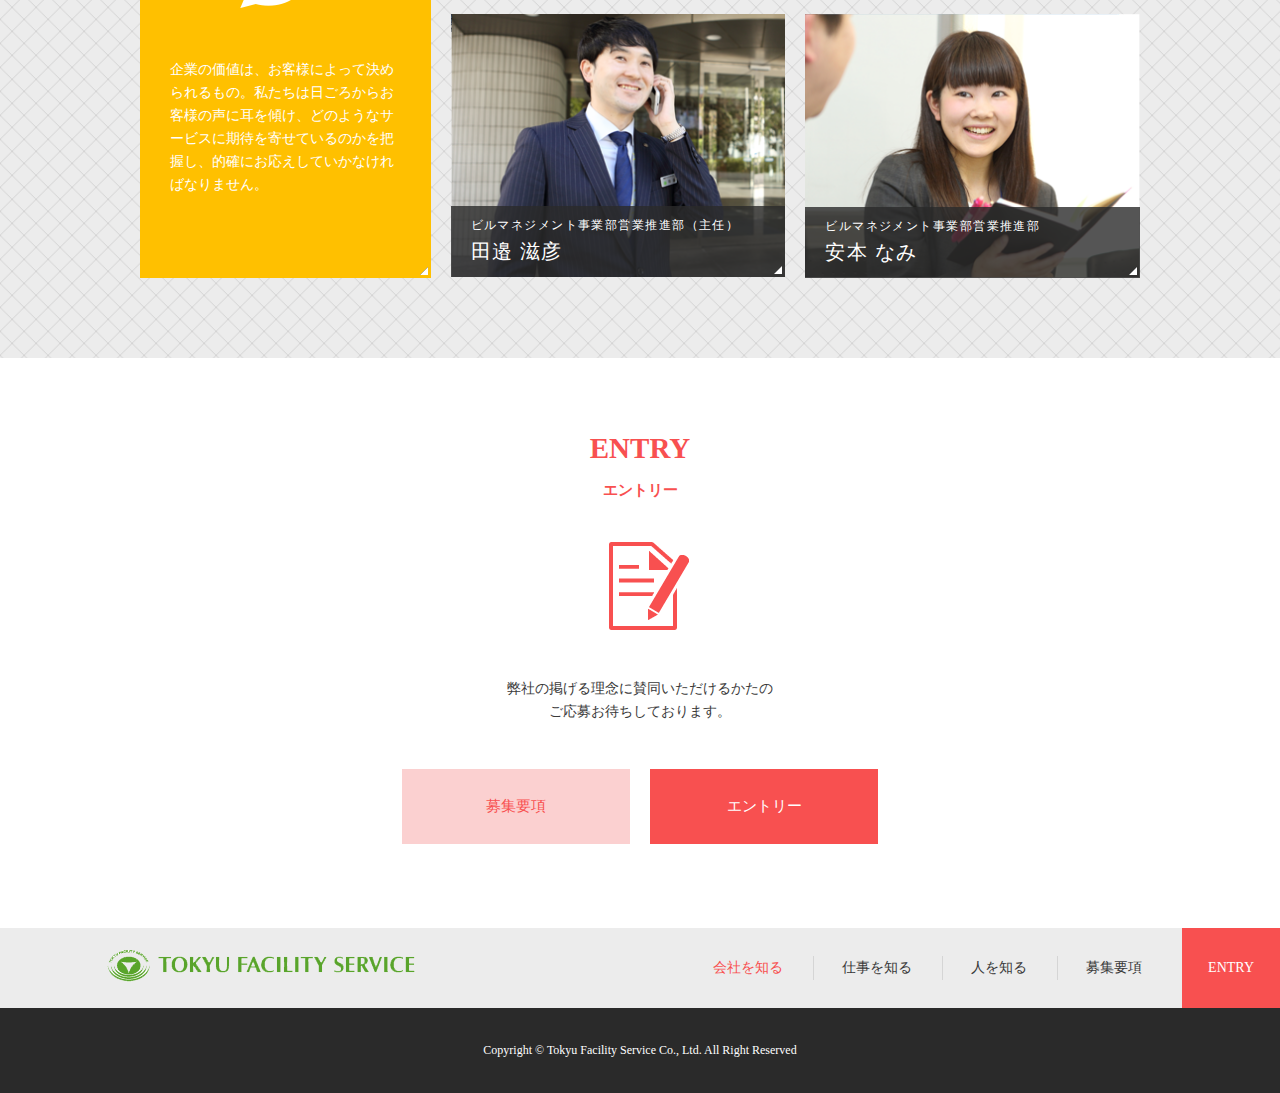
==== commit 12710e6f: "update page index" ====
--- a/ifv/index.html
+++ b/ifv/index.html
@@ -25,23 +25,23 @@
       </div>
     </div>
     <div class="navbar navbar-header js-menu">
-      <a href="/" class="logo"><img src="/ifv/assets/images/logo.png" alt="TOKYU FACILITY SERVICE"></a>
+      <a href="/" class="logo"><img src="assets/images/logo.png" alt="TOKYU FACILITY SERVICE"></a>
       <p class="btn-menu js-menu-icn"></p>
       <ul class="menu js-menu-content open">
         <li>
-          <a href="#"><p class="menu-icon"><img src="/ifv/assets/images/menu01.png" alt="COMPANY" class="img-fluid"></p>
+          <a href="#"><p class="menu-icon"><img src="assets/images/menu01.png" alt="COMPANY" class="img-fluid"></p>
           <p class="menu-text">COMPANY</p></a>
         </li>
         <li>
-          <a href="#"><p class="menu-icon"><img src="/ifv/assets/images/menu02.png" alt="WORKS" class="img-fluid"></p>
+          <a href="#"><p class="menu-icon"><img src="assets/images/menu02.png" alt="WORKS" class="img-fluid"></p>
             <p class="menu-text">WORKS</p></a>
         </li>
         <li>
-          <a href="#"><p class="menu-icon"><img src="/ifv/assets/images/menu03.png" alt="INTERVIEW" class="img-fluid"></p>
+          <a href="#"><p class="menu-icon"><img src="assets/images/menu03.png" alt="INTERVIEW" class="img-fluid"></p>
             <p class="menu-text">INTERVIEW</p></a>
         </li>
         <li>
-          <a href="#"><p class="menu-icon"><img src="/ifv/assets/images/menu04.png" alt="ENTRY" class="img-fluid"></p>
+          <a href="#"><p class="menu-icon"><img src="assets/images/menu04.png" alt="ENTRY" class="img-fluid"></p>
             <p class="menu-text">ENTRY</p></a>
         </li>
       </ul>
@@ -55,7 +55,7 @@
         <div class="box-content__title">
           <p class="box-content__title--sub visiable-pc">COMPANY <span>会社を知る</span></p>
           <p class="box-content__title--icon">
-            <img src="/ifv/assets/images/img01.png" alt="COMPANY 会社を知る">
+            <img src="assets/images/img01.png" alt="COMPANY 会社を知る">
           </p>
           <p class="box-content__title--sub visiable-sp">COMPANY <span>会社を知る</span></p>
           <p class="box-content__title--text visiable-pc">企業の価値は、お客様によって決められるもの。私たちは日ごろからお客様の声に耳を傾け、どのようなサービスに期待を寄せているのかを把握し、的確にお応えしていかなければなりません。</p>
@@ -63,22 +63,22 @@
         <div class="box-content__img">
           <div class="box-media">
             <p class="box-media__img">
-              <img src="/ifv/assets/images/img02.png" alt="社長メッセージ" class="visiable-pc img-fluid">
-              <img src="/ifv/assets/images/img07.png" alt="社長メッセージ" class="visiable-sp img-fluid">
+              <img src="assets/images/img02.png" alt="社長メッセージ" class="visiable-pc img-fluid">
+              <img src="assets/images/img07.png" alt="社長メッセージ" class="visiable-sp img-fluid">
             </p>
             <p class="box-media__text"><span class="visiable-pc">経営理念</span><span class="visiable-sp">社長メッセージ</span></p>
           </div>
           <div class="box-media">
             <p class="box-media__img">
-              <img src="/ifv/assets/images/img03.png" alt="求める人物像" class="visiable-pc img-fluid">
-              <img src="/ifv/assets/images/img08.png" alt="求める人物像" class="visiable-sp img-fluid">
+              <img src="assets/images/img03.png" alt="求める人物像" class="visiable-pc img-fluid">
+              <img src="assets/images/img08.png" alt="求める人物像" class="visiable-sp img-fluid">
             </p>
             <p class="box-media__text">求める人物像</p>
           </div>
           <div class="box-media">
             <p class="box-media__img">
-              <img src="/ifv/assets/images/img04.png" alt="アクティビティ" class="visiable-pc img-fluid">
-              <img src="/ifv/assets/images/img09.png" alt="アクティビティ" class="visiable-sp img-fluid">
+              <img src="assets/images/img04.png" alt="アクティビティ" class="visiable-pc img-fluid">
+              <img src="assets/images/img09.png" alt="アクティビティ" class="visiable-sp img-fluid">
             </p>
             <p class="box-media__text">アクティビティ</p>
           </div>
@@ -96,22 +96,22 @@
         <div class="box-content__img">
           <div class="box-media">
             <p class="box-media__img">
-              <img src="/ifv/assets/images/img10.png" alt="ソリューションプロバイダー" class="visiable-pc img-fluid">
-              <img src="/ifv/assets/images/img21.png" alt="ソリューションプロバイダー" class="visiable-sp img-fluid">
+              <img src="assets/images/img10.png" alt="ソリューションプロバイダー" class="visiable-pc img-fluid">
+              <img src="assets/images/img21.png" alt="ソリューションプロバイダー" class="visiable-sp img-fluid">
             </p>
             <p class="box-media__text">ソリューションプロバイダー</p>
           </div>
           <div class="box-media">
             <p class="box-media__img">
-              <img src="/ifv/assets/images/img11.png" alt="経営戦略と確かな技術力" class="visiable-pc img-fluid">
-              <img src="/ifv/assets/images/img22.png" alt="経営戦略と確かな技術力" class="visiable-sp img-fluid">
+              <img src="assets/images/img11.png" alt="経営戦略と確かな技術力" class="visiable-pc img-fluid">
+              <img src="assets/images/img22.png" alt="経営戦略と確かな技術力" class="visiable-sp img-fluid">
             </p>
             <p class="box-media__text">経営戦略と確かな技術力</p>
           </div>
           <div class="box-media">
             <p class="box-media__img">
-              <img src="/ifv/assets/images/img12.png" alt="東急ファシリティサービス研修センター" class="visiable-pc img-fluid">
-              <img src="/ifv/assets/images/img23.png" alt="東急ファシリティサービス研修センター" class="visiable-sp img-fluid">
+              <img src="assets/images/img12.png" alt="東急ファシリティサービス研修センター" class="visiable-pc img-fluid">
+              <img src="assets/images/img23.png" alt="東急ファシリティサービス研修センター" class="visiable-sp img-fluid">
             </p>
             <p class="box-media__text">東急ファシリティサービス研修センター</p>
           </div>
@@ -119,7 +119,7 @@
         <div class="box-content__title">
           <p class="box-content__title--sub visiable-pc">WORKS <span>仕事を知る</span></p>
           <p class="box-content__title--icon">
-            <img src="/ifv/assets/images/img13.png" alt="WORKS 仕事を知る">
+            <img src="assets/images/img13.png" alt="WORKS 仕事を知る">
           </p>
           <p class="box-content__title--sub visiable-sp">WORKS <span>仕事を知る</span></p>
           <p class="box-content__title--text visiable-pc">私たち東急ファシリティサービスは東急グループの不動産事業のパートナーとして、半世紀にわたり、幅広い事業を展開してきました。</p>
@@ -136,7 +136,7 @@
         <div class="box-content__title">
           <p class="box-content__title--sub visiable-pc">INTERVIEW <span>人を知る</span></p>
           <p class="box-content__title--icon">
-            <img src="/ifv/assets/images/img15.png" alt="INTERVIEW 人を知る">
+            <img src="assets/images/img15.png" alt="INTERVIEW 人を知る">
           </p>
           <p class="box-content__title--sub visiable-sp">INTERVIEW <span>人を知る</span></p>
           <p class="box-content__title--text visiable-pc">企業の価値は、お客様によって決められるもの。私たちは日ごろからお客様の声に耳を傾け、どのようなサービスに期待を寄せているのかを把握し、的確にお応えしていかなければなりません。</p>
@@ -145,15 +145,15 @@
           <div class="box-content-group">
             <div class="box-media">
               <p class="box-media__img">
-                <img src="/ifv/assets/images/img16.png" alt="南 洋平" class="visiable-pc img-fluid">
-                <img src="/ifv/assets/images/img24.png" alt="南 洋平" class="visiable-sp img-fluid">
+                <img src="assets/images/img16.png" alt="南 洋平" class="visiable-pc img-fluid">
+                <img src="assets/images/img24.png" alt="南 洋平" class="visiable-sp img-fluid">
               </p>
               <p class="box-media__text"><span>ビルマネジメント事業部<br class="visiable-sp">統括管理部<br>渋谷エリア一課（主任）</span><span class="name">南 洋平</span></p>
             </div>
             <div class="box-media">
               <p class="box-media__img">
-                <img src="/ifv/assets/images/img17.png" alt="藤原 啓輔" class="visiable-pc img-fluid">
-                <img src="/ifv/assets/images/img25.png" alt="藤原 啓輔" class="visiable-sp img-fluid">
+                <img src="assets/images/img17.png" alt="藤原 啓輔" class="visiable-pc img-fluid">
+                <img src="assets/images/img25.png" alt="藤原 啓輔" class="visiable-sp img-fluid">
               </p>
               <p class="box-media__text"><span>ビルマネジメント事業部<br class="visiable-sp">統括管理部<br>渋谷エリア一課</span><span class="name">藤原 啓輔</span></p>
             </div>
@@ -161,15 +161,15 @@
           <div class="box-content-group">
             <div class="box-media">
               <p class="box-media__img">
-                <img src="/ifv/assets/images/img18.png" alt="田邉 滋彦" class="visiable-pc img-fluid">
-                <img src="/ifv/assets/images/img26.png" alt="田邉 滋彦" class="visiable-sp img-fluid">
+                <img src="assets/images/img18.png" alt="田邉 滋彦" class="visiable-pc img-fluid">
+                <img src="assets/images/img26.png" alt="田邉 滋彦" class="visiable-sp img-fluid">
               </p>
               <p class="box-media__text"><span>ビルマネジメント事業部<br class="visiable-sp">営業推進部（主任）</span><span class="name">田邉 滋彦</span></p>
             </div>
             <div class="box-media">
               <p class="box-media__img">
-                <img src="/ifv/assets/images/img19.png" alt="安本 なみ" class="visiable-pc img-fluid">
-                <img src="/ifv/assets/images/img27.png" alt="安本 なみ" class="visiable-sp img-fluid">
+                <img src="assets/images/img19.png" alt="安本 なみ" class="visiable-pc img-fluid">
+                <img src="assets/images/img27.png" alt="安本 なみ" class="visiable-sp img-fluid">
               </p>
               <p class="box-media__text"><span>ビルマネジメント事業部<br class="visiable-sp">営業推進部</span><span class="name">安本 なみ</span></p>
             </div>
@@ -179,7 +179,7 @@
     </div>
     <div class="group-item visiable-pc" id="entry">
       <p class="group-item__title">ENTRY<span>エントリー</span></p>
-      <p class="group-item__img"><img src="/ifv/assets/images/img28.png" alt="entry"></p>
+      <p class="group-item__img"><img src="assets/images/img28.png" alt="entry"></p>
       <p class="group-item__text">弊社の掲げる理念に賛同いただけるかたの<br>ご応募お待ちしております。</p>
       <div class="group-btn">
         <p class="btn btn-app">募集要項</p>
@@ -191,7 +191,7 @@
   <footer>
     <div class="l-footer">
       <div class="navbar navbar-footer">
-        <a href="/" class="logo"><img src="/ifv/assets/images/logo.png" alt="TOKYU FACILITY SERVICE"></a>
+        <a href="/" class="logo"><img src="assets/images/logo.png" alt="TOKYU FACILITY SERVICE"></a>
         <ul class="menu">
           <li>
             <a href="#" class="active">会社を知る</a>
@@ -219,7 +219,7 @@
   <!-- Page on top -->
   <div id="pageTop" class="show">
     <a href="">
-      <img src="/ifv/assets/images/page-top.png" alt="Page on top">
+      <img src="assets/images/page-top.png" alt="Page on top">
     </a>
   </div>
   <script src="assets/js/main.js"></script>
--- a/ifv/assets/css/style.css
+++ b/ifv/assets/css/style.css
@@ -1,14 +1,14 @@
 @font-face {
   font-family: hiragino;
-  src: url(/assets/font/hiragino-kaku-gothic-pro-w3.otf);
+  src: url(assets/font/hiragino-kaku-gothic-pro-w3.otf);
 }
 @font-face {
   font-family: hirakakupro;
-  src: url(/assets/font/hirakakupro-w3-opentype.otf);
+  src: url(/ifv/assets/font/hirakakupro-w3-opentype.otf);
 }
 @font-face {
   font-family: helvetica;
-  src: url(/assets/font/Helvetica-Bold-Font.ttf);
+  src: url(/ifv/assets/font/Helvetica-Bold-Font.ttf);
 }
 html {
   font-size: 10px !important;
@@ -177,7 +177,7 @@
   left: 0;
   right: 0;
   padding: 20px 22px;
-  background: rgba(42, 42, 42, 0.8) url(/assets/images/penbg.png) bottom right no-repeat;
+  background: rgba(42, 42, 42, 0.8) url(/ifv/assets/images/penbg.png) bottom right no-repeat;
 }
 @media (min-width: 769px) {
   .box-media:nth-child(1) {
@@ -235,7 +235,7 @@
 }
 
 #banner_works {
-  background: url(/assets/images/img06.png);
+  background: url(/ifv/assets/images/img06.png);
   background-repeat: no-repeat;
   background-size: 100% 100%;
   height: 27.5vw;
@@ -246,7 +246,7 @@
 }
 
 #banner_interview {
-  background: url(/assets/images/img14.png);
+  background: url(/ifv/assets/images/img14.png);
   background-repeat: no-repeat;
   background-size: 100% 100%;
   height: 27.5vw;
@@ -285,11 +285,11 @@
 }
 
 #company {
-  background: url(/assets/images/bg01.png) top left repeat;
+  background: url(/ifv/assets/images/bg01.png) top left repeat;
   padding: 55px 0 83px;
 }
 #company .box-content__title {
-  background: #78D020 url(/assets/images/penbg.png) bottom right no-repeat;
+  background: #78D020 url(/ifv/assets/images/penbg.png) bottom right no-repeat;
 }
 @media (max-width: 768px) {
   #company {
@@ -297,7 +297,7 @@
     padding: 0;
   }
   #company .box-content__img {
-    background: url(/assets/images/bg01.png) top left repeat;
+    background: url(/ifv/assets/images/bg01.png) top left repeat;
   }
 }
 
@@ -305,7 +305,7 @@
   padding: 82px 0 80px;
 }
 #works .box-content__title {
-  background: #007eff url(/assets/images/penbg.png) bottom right no-repeat;
+  background: #007eff url(/ifv/assets/images/penbg.png) bottom right no-repeat;
   margin-right: 0;
   margin-left: 10px;
 }
@@ -350,11 +350,11 @@
 }
 
 #interview {
-  background: url(/assets/images/bg01.png) top left repeat;
+  background: url(/ifv/assets/images/bg01.png) top left repeat;
   padding: 83px 0 80px;
 }
 #interview .box-content__title {
-  background: #ffc000 url(/assets/images/penbg.png) bottom right no-repeat;
+  background: #ffc000 url(/ifv/assets/images/penbg.png) bottom right no-repeat;
   padding: 72px 30px 20px;
 }
 #interview .box-content__title--sub span {
@@ -395,7 +395,7 @@
     padding: 22px 30px 29px;
   }
   #interview .box-content__img {
-    background: url(/assets/images/bg01.png) top left repeat;
+    background: url(/ifv/assets/images/bg01.png) top left repeat;
     padding: 43px 30px 90px;
   }
   #interview .box-content-group {
@@ -457,11 +457,11 @@
 }
 
 .l-header {
-  background: url(/assets/images/bg-top.png) top center no-repeat;
+  background: url(/ifv/assets/images/bg-top.png) top center no-repeat;
   background-size: 100% 100%;
   width: 100%;
   padding-bottom: 49.72%;
-  font-size: 117px;
+  font-size: 11.7rem;
   line-height: 1;
   letter-spacing: -0.3rem;
   font-weight: bold;
@@ -475,12 +475,12 @@
   left: 8.15%;
 }
 .l-header__text {
-  font-size: 36px;
+  font-size: 3.6rem;
   letter-spacing: 0.42rem;
   margin-top: -15px;
 }
 .l-header__sub {
-  font-size: 23px;
+  font-size: 2.3rem;
   letter-spacing: 0.4rem;
   margin-top: -10px;
   line-height: 1.5;
@@ -503,7 +503,7 @@
 }
 @media (max-width: 768px) {
   .l-header {
-    background: url(/assets/images/bg-top-sp.png);
+    background: url(/ifv/assets/images/bg-top-sp.png);
     background-repeat: no-repeat;
     background-size: 100% 100%;
     padding-bottom: 158.75%;
@@ -596,11 +596,12 @@
 @media (max-width: 768px) and (max-width: 480px) {
   .l-header__text {
     font-size: 1.5rem;
+    margin-top: -5px;
   }
 }
 @media (max-width: 768px) and (max-width: 480px) {
   .l-header__sub {
-    font-size: 8px;
+    font-size: 0.8rem;
     margin-top: -7px;
   }
 }
@@ -818,7 +819,7 @@
     right: 30px;
     width: 10px;
     height: 18px;
-    background: url(/assets/images/icon01.png) no-repeat;
+    background: url(assets/images/icon01.png) no-repeat;
     background-size: 10px 18px;
   }
   .navbar-footer .menu li {
@@ -849,7 +850,7 @@
     right: 15px;
     width: 5px;
     height: 9px;
-    background: url(/assets/images/icon01.png) no-repeat;
+    background: url(assets/images/icon01.png) no-repeat;
     background-size: 5px 9px;
   }
   .navbar-footer .menu li {
@@ -931,7 +932,7 @@
 
 .btn-menu {
   position: absolute;
-  background: url(/assets/images/icon-menu.png) top center no-repeat;
+  background: url(/ifv/assets/images/icon-menu.png) top center no-repeat;
   background-size: 64px 57px;
   top: 30px;
   right: 30px;
@@ -940,7 +941,7 @@
   display: none;
 }
 .btn-menu.open {
-  background: url(/assets/images/img-close.png) top center no-repeat;
+  background: url(/ifv/assets/images/img-close.png) top center no-repeat;
   background-size: 41px 40px;
 }
 @media screen and (max-width: 768px) {
@@ -970,7 +971,7 @@
   width: 17.83%;
   padding: 25px 0;
   color: #fff;
-  font-size: 15px;
+  font-size: 1.5rem;
 }
 .btn:hover {
   opacity: 0.7;
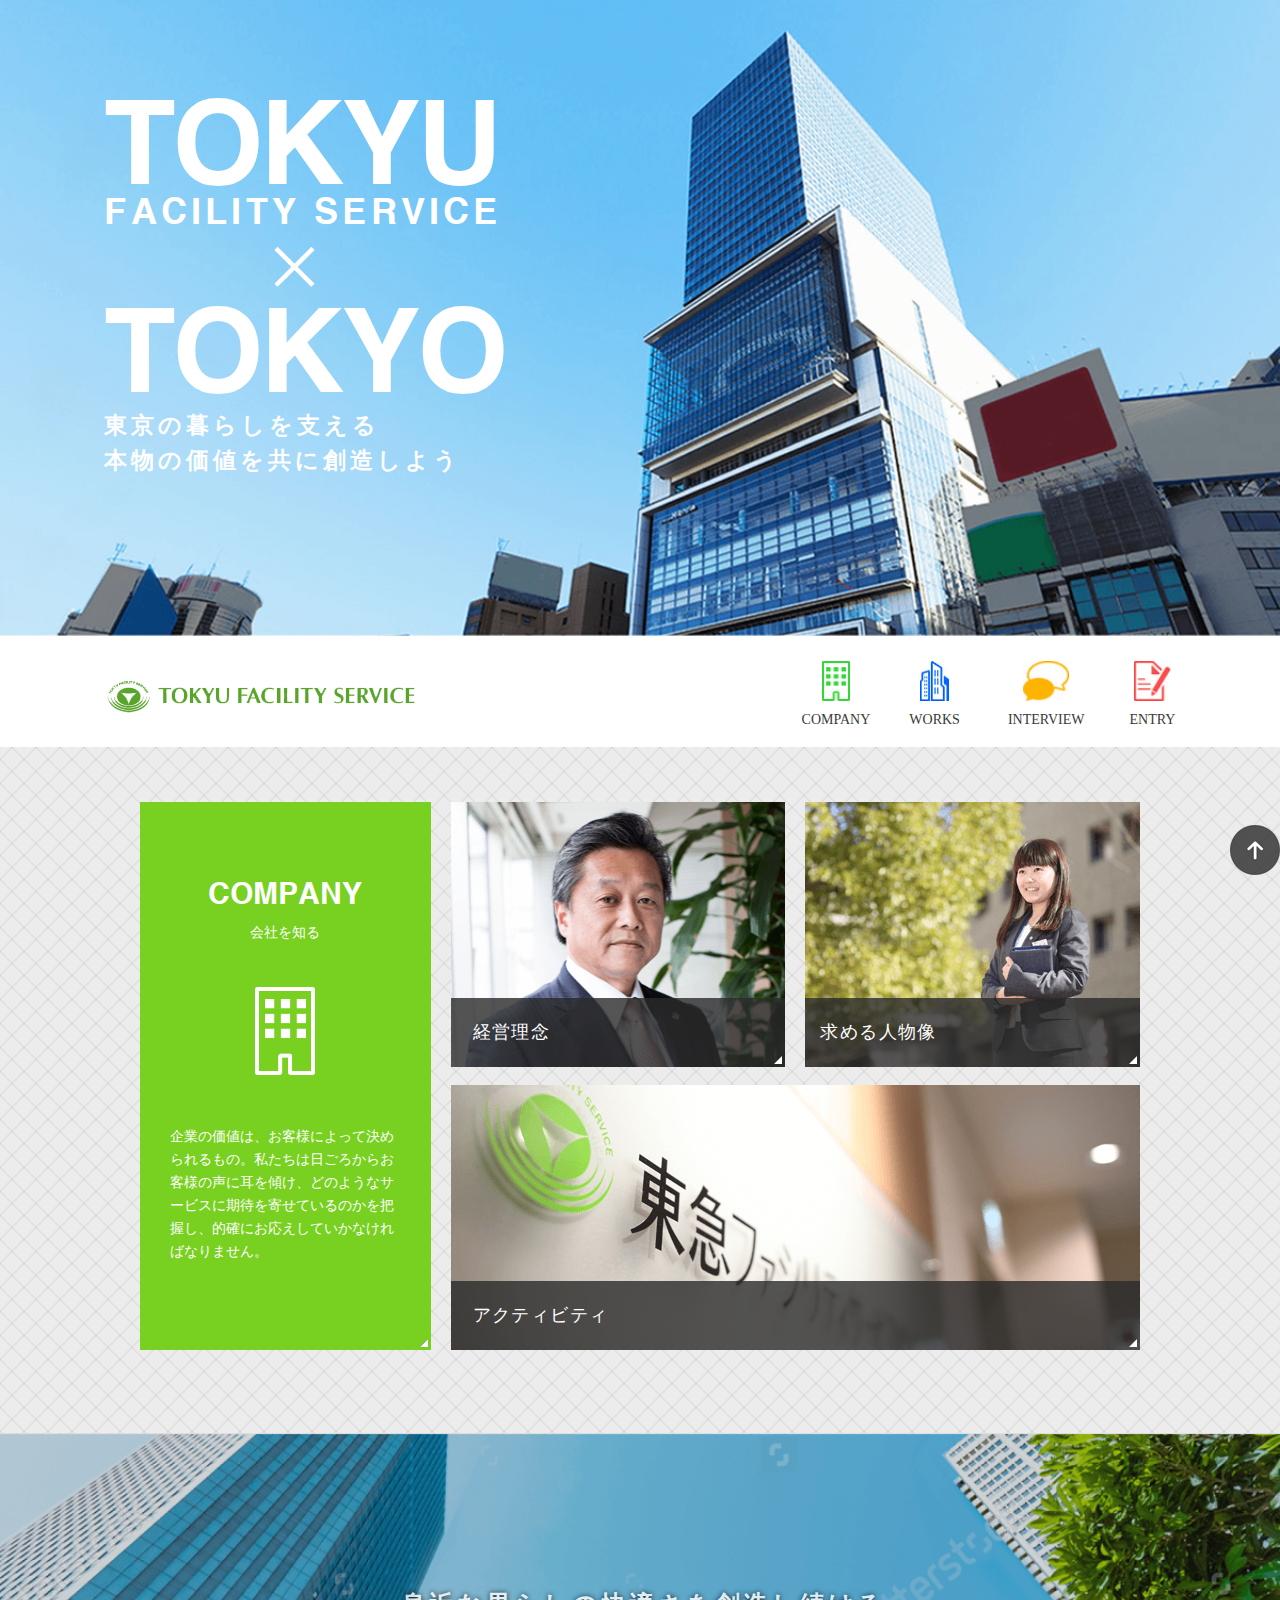
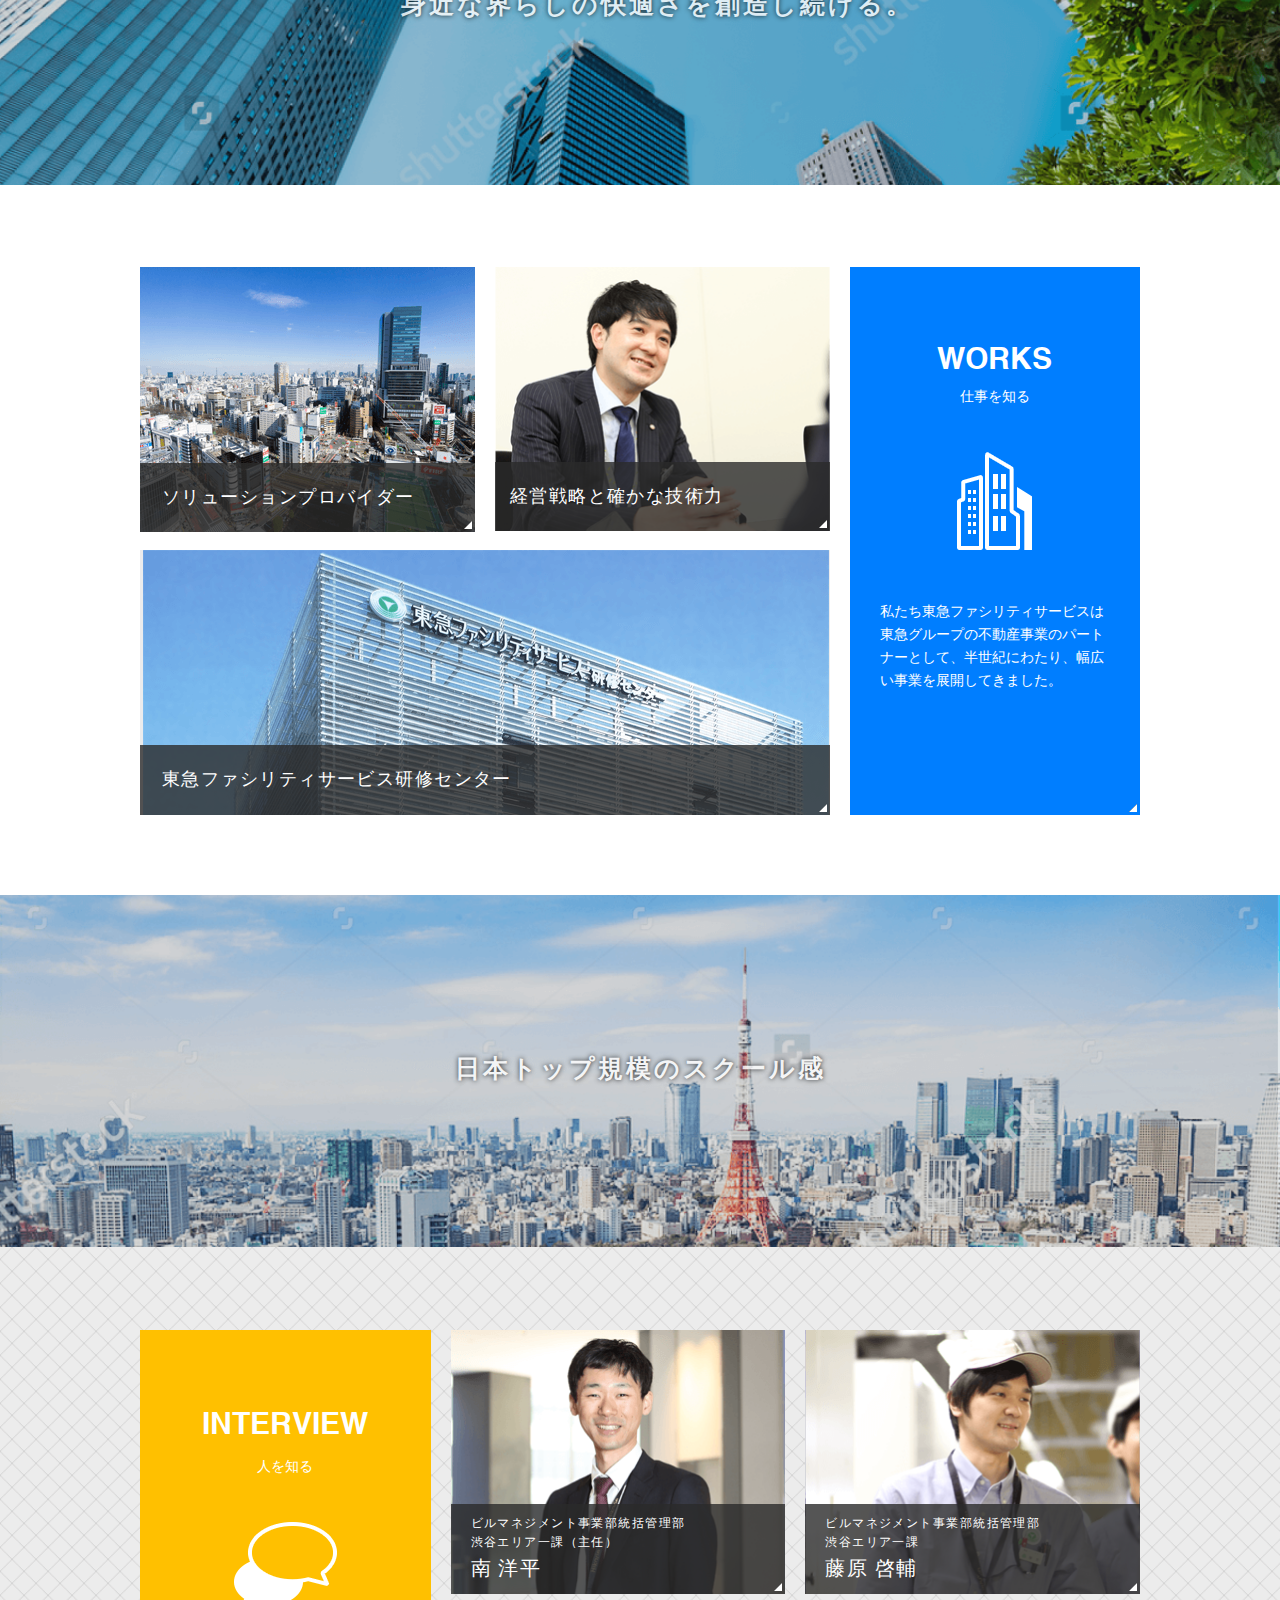
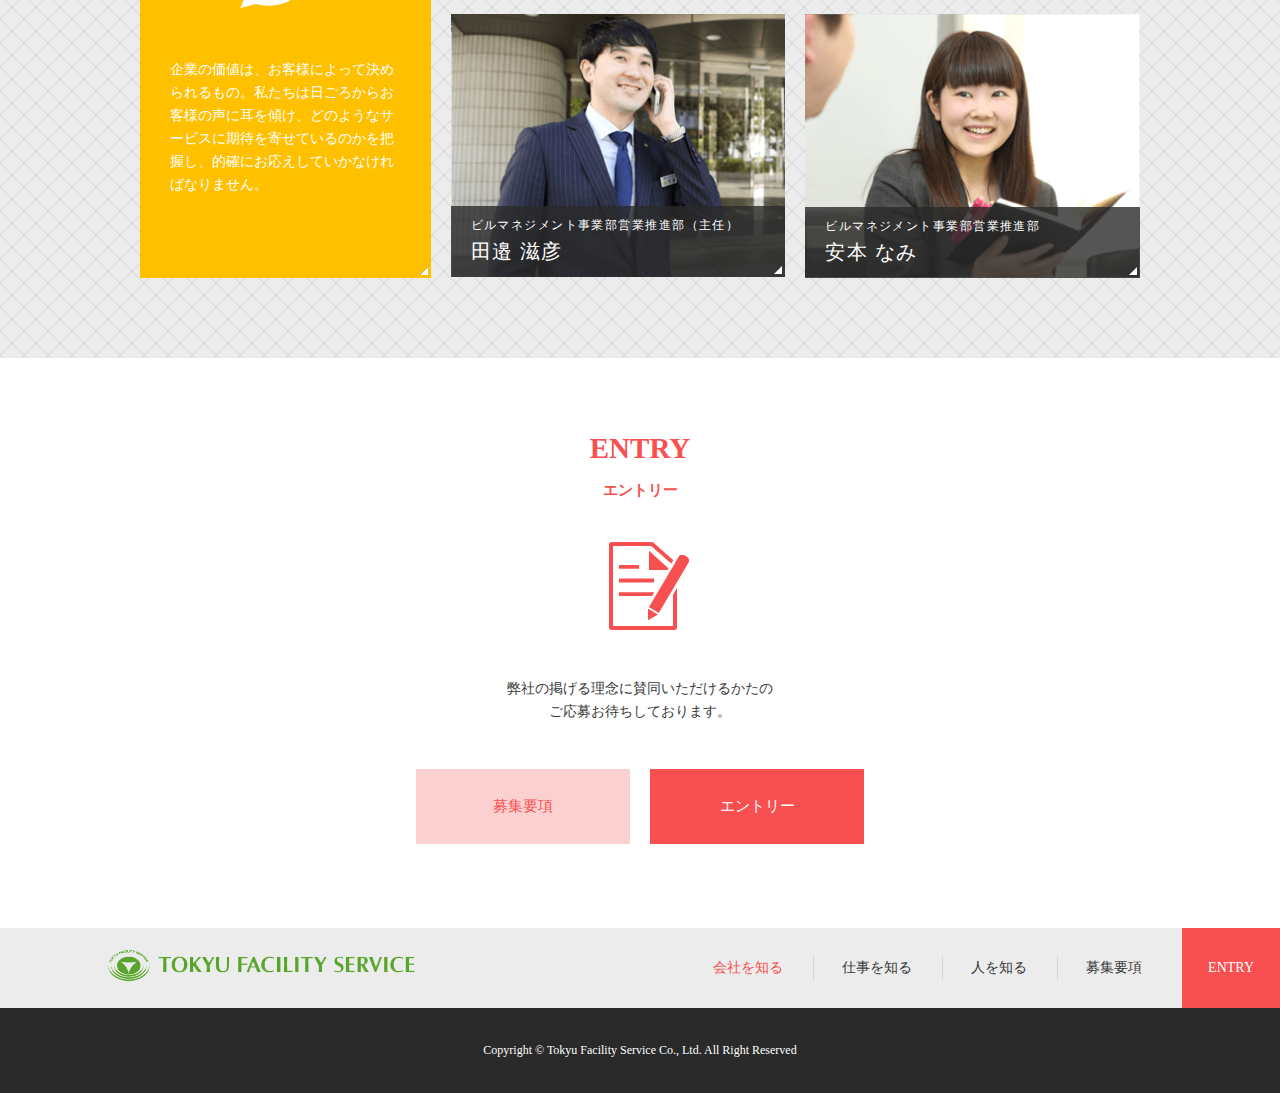
==== commit 6aab5f96: "update code" ====
--- a/ifv/index.html
+++ b/ifv/index.html
@@ -177,13 +177,15 @@
         </div>
       </div>
     </div>
-    <div class="group-item visiable-pc" id="entry">
-      <p class="group-item__title">ENTRY<span>エントリー</span></p>
-      <p class="group-item__img"><img src="assets/images/img28.png" alt="entry"></p>
-      <p class="group-item__text">弊社の掲げる理念に賛同いただけるかたの<br>ご応募お待ちしております。</p>
-      <div class="group-btn">
-        <p class="btn btn-app">募集要項</p>
-        <p class="btn btn-entry">エントリー</p>
+    <div class="l-container">
+      <div class="group-item visiable-pc" id="entry">
+        <p class="group-item__title">ENTRY<span>エントリー</span></p>
+        <p class="group-item__img"><img src="assets/images/img28.png" alt="entry"></p>
+        <p class="group-item__text">弊社の掲げる理念に賛同いただけるかたの<br>ご応募お待ちしております。</p>
+        <div class="group-btn">
+          <p class="btn btn-app">募集要項</p>
+          <p class="btn btn-entry">エントリー</p>
+        </div>
       </div>
     </div>
   </div>
@@ -217,9 +219,9 @@
   </footer>
 
   <!-- Page on top -->
-  <div id="pageTop" class="show">
-    <a href="">
-      <img src="assets/images/page-top.png" alt="Page on top">
+  <div>
+    <a href="javascript:void(0)" class="js-scrollToTop">
+      <img src="assets/images/page-top.png" alt="Page on top" class="icn-arrow-top">
     </a>
   </div>
   <script src="assets/js/main.js"></script>
--- a/ifv/assets/css/style.css
+++ b/ifv/assets/css/style.css
@@ -1,6 +1,6 @@
 @font-face {
   font-family: hiragino;
-  src: url(assets/font/hiragino-kaku-gothic-pro-w3.otf);
+  src: url(/ifv/assets/font/hiragino-kaku-gothic-pro-w3.otf);
 }
 @font-face {
   font-family: hirakakupro;
@@ -52,10 +52,37 @@
   }
 }
 
+.hdg-lv2 {
+  position: relative;
+  font-size: 3.4rem;
+  line-height: 1.47;
+  text-align: center;
+  font-weight: normal;
+  margin-bottom: 40px;
+}
+.hdg-lv2:after {
+  position: absolute;
+  content: "";
+  width: 20px;
+  height: 3px;
+  background: #78d020;
+  margin: 0 auto;
+  bottom: -10px;
+  left: 0;
+  right: 0;
+}
+
+.hdg-lv3 {
+  font-size: 2.6rem;
+  line-height: 1.538;
+  font-weight: normal;
+}
+
 .l-container {
   max-width: 1000px;
   margin-left: auto;
   margin-right: auto;
+  position: relative;
 }
 @media screen and (max-width: 768px) {
   .l-container {
@@ -282,6 +309,7 @@
   justify-content: center;
   align-items: center;
   padding-bottom: 80px;
+  margin: 0 -10px;
 }
 
 #company {
@@ -681,6 +709,10 @@
 .navbar-header .menu a {
   display: block;
   padding: 25px 15px 15px 15px;
+  color: #3a3a3a;
+}
+.navbar-header .menu a :hover {
+  opacity: 0.7;
 }
 .navbar-header .menu-icon {
   margin: 0;
@@ -740,6 +772,11 @@
   }
   .navbar-header .btn-close {
     display: none;
+  }
+}
+@media (min-width: 481px) and (max-width: 640px) {
+  .navbar-header .logo img {
+    width: 75%;
   }
 }
 @media (max-width: 480px) {
@@ -819,7 +856,7 @@
     right: 30px;
     width: 10px;
     height: 18px;
-    background: url(assets/images/icon01.png) no-repeat;
+    background: url(/ifv/assets/images/icon01.png) no-repeat;
     background-size: 10px 18px;
   }
   .navbar-footer .menu li {
@@ -850,7 +887,7 @@
     right: 15px;
     width: 5px;
     height: 9px;
-    background: url(assets/images/icon01.png) no-repeat;
+    background: url(/ifv/assets/images/icon01.png) no-repeat;
     background-size: 5px 9px;
   }
   .navbar-footer .menu li {
@@ -926,7 +963,10 @@
   }
 }
 
-#pageTop.show {
+.icn-arrow-top {
+  position: fixed;
+  right: 0;
+  bottom: 25px;
   opacity: 1;
 }
 
@@ -968,19 +1008,79 @@
   display: flex;
   justify-content: center;
   align-items: center;
-  width: 17.83%;
+  width: 21%;
   padding: 25px 0;
   color: #fff;
   font-size: 1.5rem;
+  margin: 0 10px;
 }
 .btn:hover {
   opacity: 0.7;
 }
 .btn-entry {
   background: #F85050;
-  margin-left: 20px;
 }
 .btn-app {
   background: #fbd0d0;
   color: #F85050;
+}
+
+#page_company .l-header {
+  background: url(/ifv/assets/images/company-imgheader.png) top center no-repeat;
+  background-size: 100% 100%;
+  width: 100%;
+  font-size: 3.4rem;
+  line-height: 2.853;
+}
+#page_company .l-header__text {
+  font-size: 3rem;
+  text-align: center;
+  margin-bottom: 100px;
+  padding-top: 40px;
+}
+#page_company .l-header__text img {
+  margin-right: 10px;
+}
+#page_company .l-header__content {
+  top: 0;
+  left: 0;
+  right: 0;
+  text-align: center;
+}
+#page_company #president .wrap-container {
+  background: #f4f4f7 url(/ifv/assets/images/company-img01.png) top right no-repeat;
+  padding-bottom: 52.917%;
+}
+#page_company #president .wrap-text {
+  width: calc(50% - 16px);
+}
+#page_company #president .txt-sign {
+  font-size: 1.6rem;
+  text-align: right;
+}
+#page_company #president .txt-sign span {
+  font-size: 3.6rem;
+}
+#page_company #desired .wrap-container {
+  color: #fff;
+  background: url(/ifv/assets/images/company-img02.png) top center no-repeat;
+  background-size: 100% 100%;
+  padding-top: 5.83333%;
+  padding-bottom: 3.75%;
+}
+#page_company #desired .wrap-container .wrap-text {
+  width: 50.25%;
+  margin: 0 auto;
+  background-color: rgba(51, 51, 51, 0.7);
+  box-shadow: -23px -23px 0px -2px rgba(255, 255, 255, 0.32);
+}
+#page_company #desired .wrap-text {
+  text-align: center;
+  padding: 10px 60px 35px;
+}
+@media screen and (max-width: 768px) {
+  #page_company #desired .wrap-container {
+    color: #fff;
+    background: url(/ifv/assets/images/company-img02-sp.png) top center no-repeat;
+  }
 }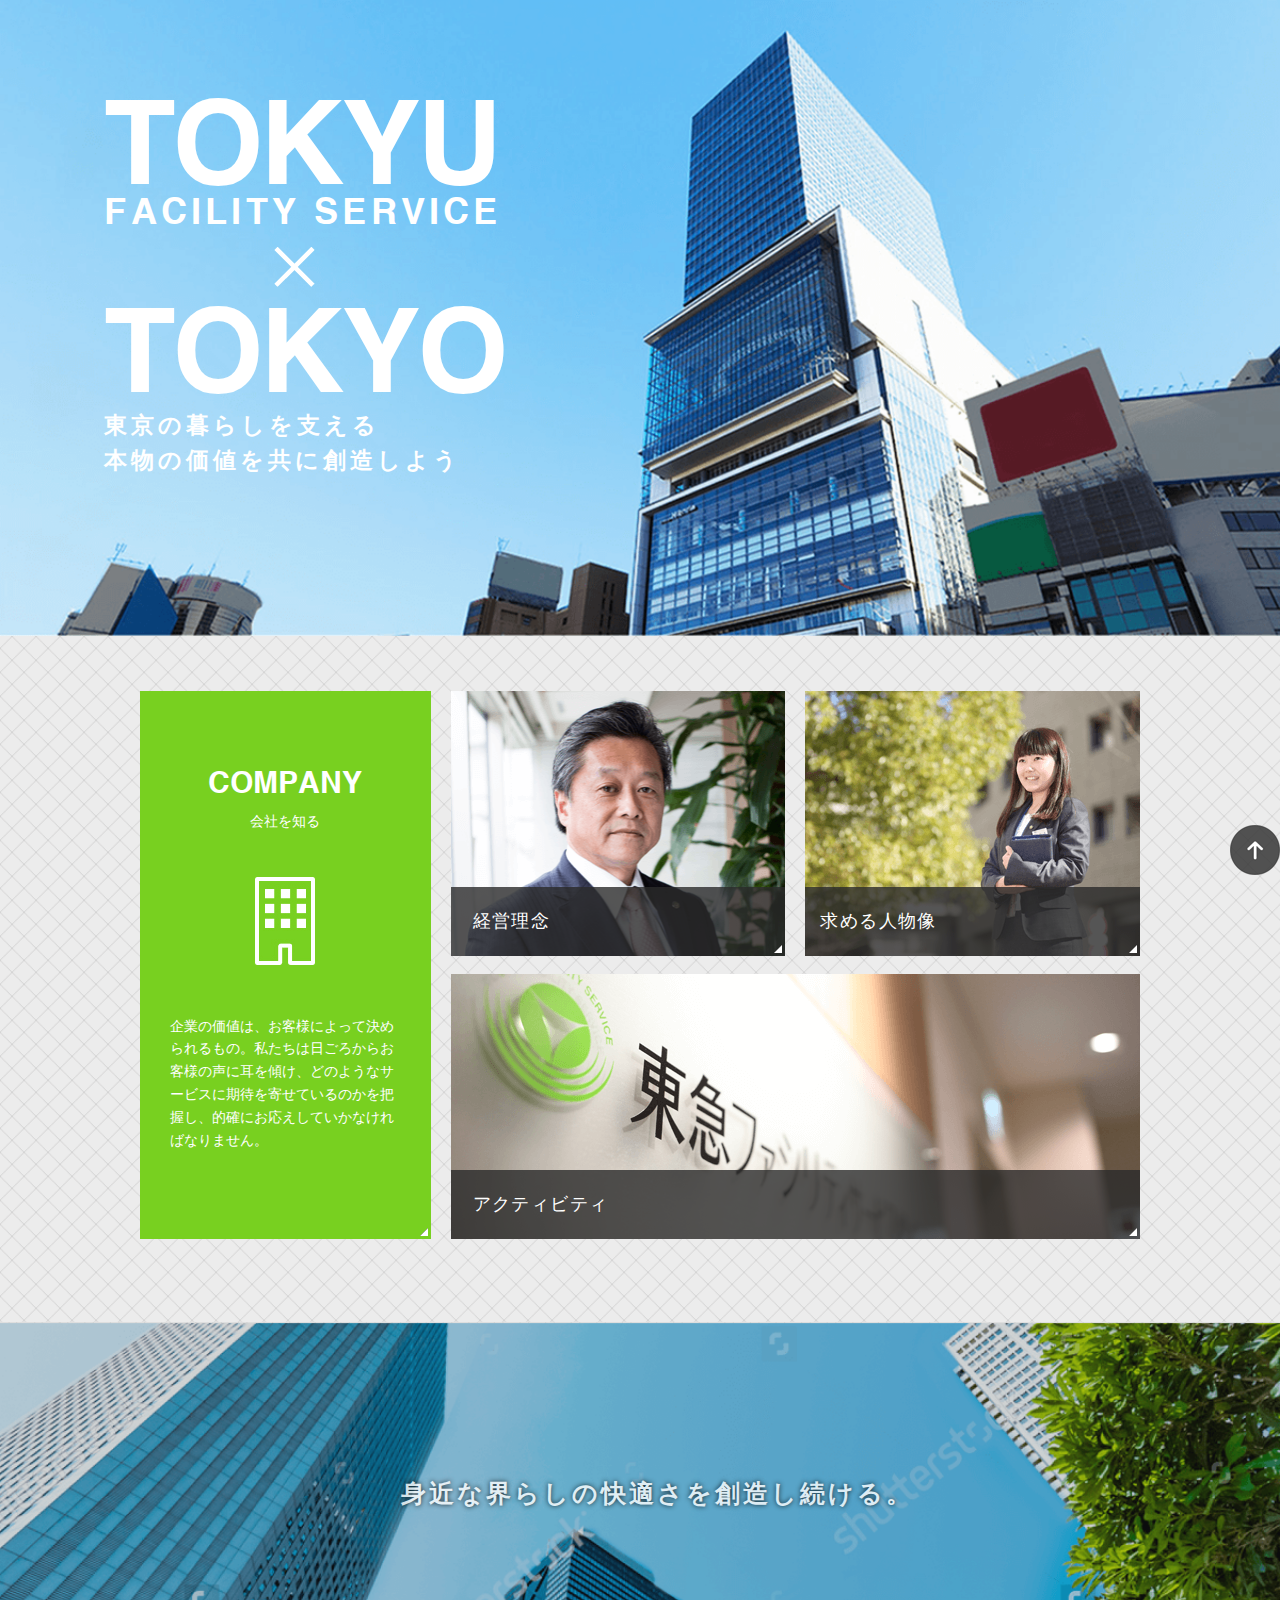
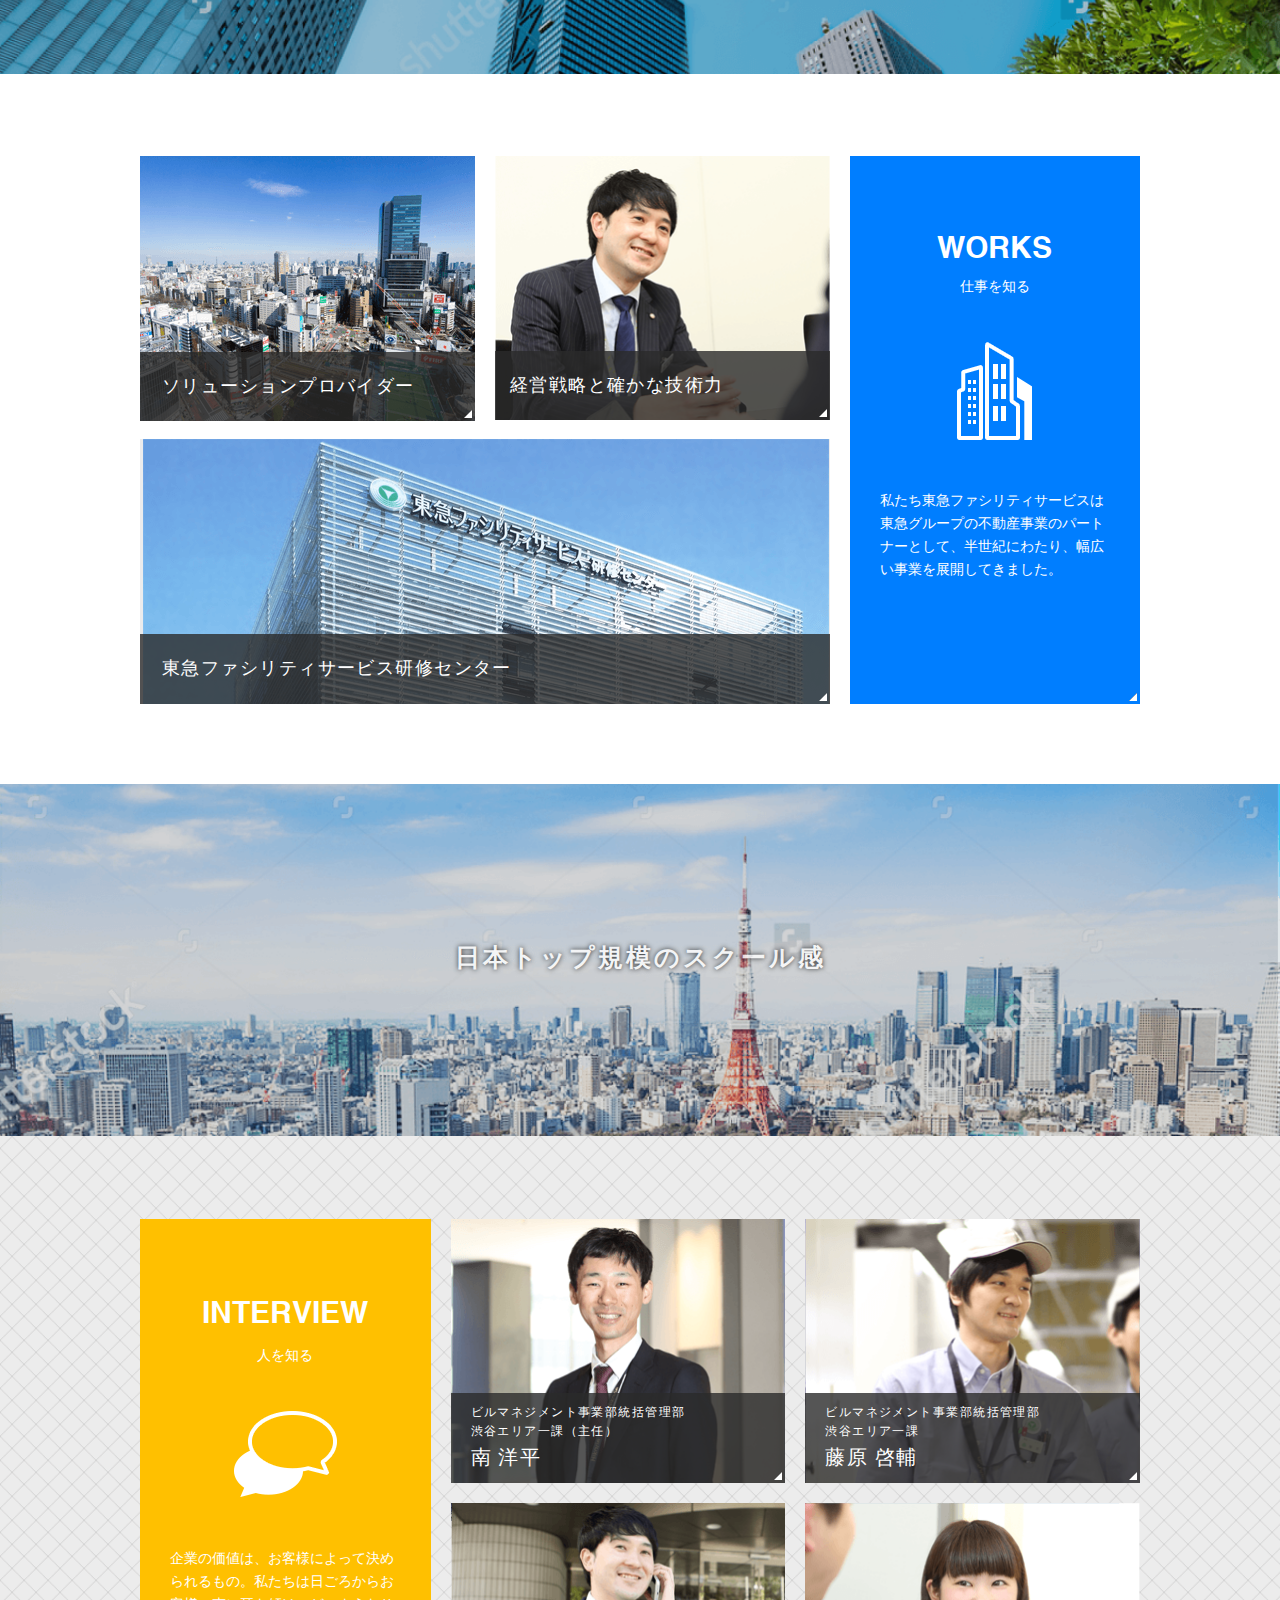
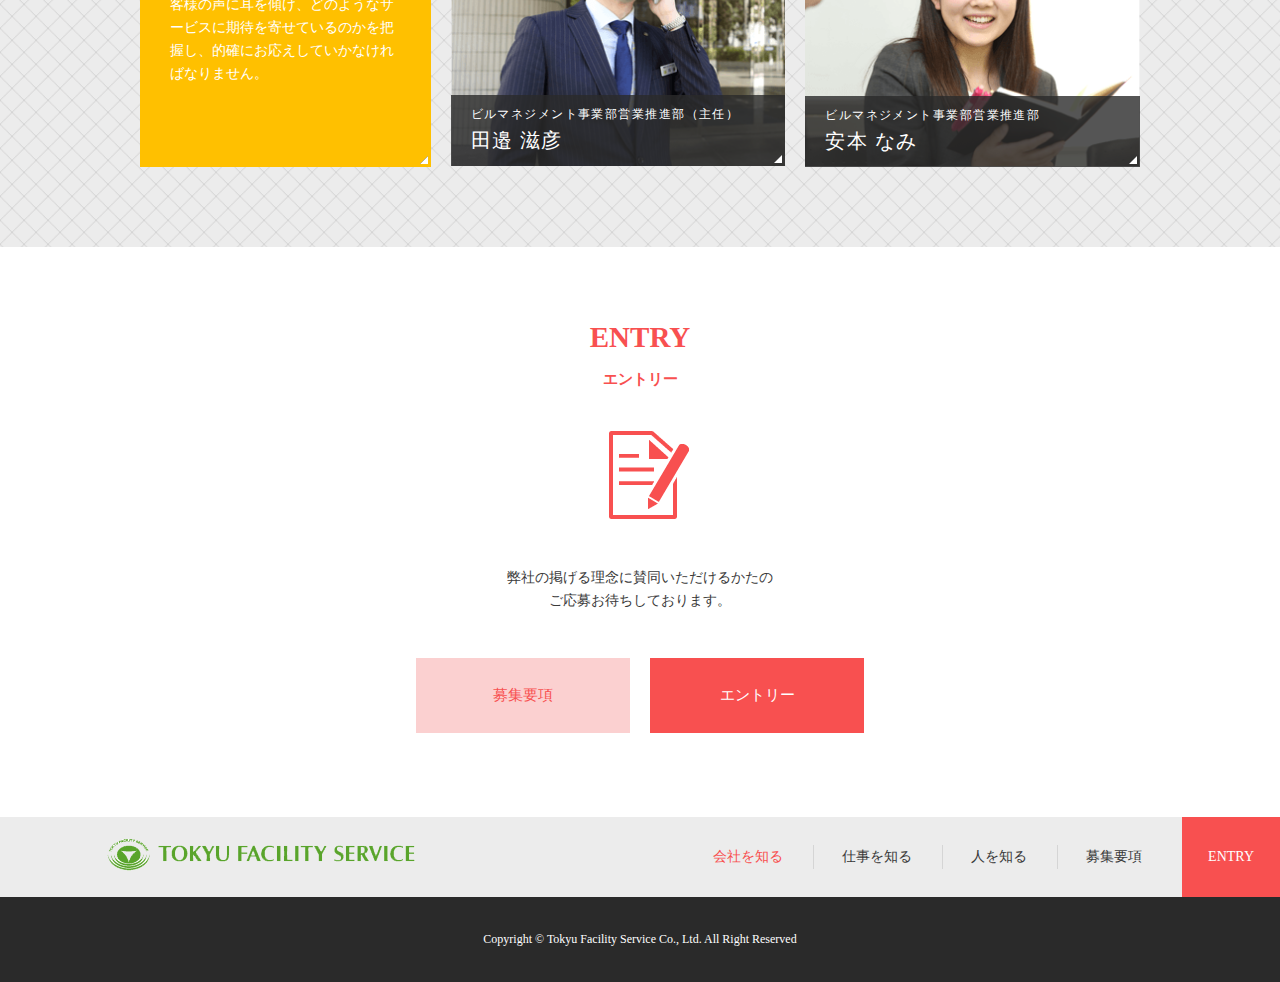
==== commit 9644cc6c: "update page company" ====
--- a/ifv/index.html
+++ b/ifv/index.html
@@ -24,28 +24,6 @@
         <p class="l-header__sub">東京の暮らしを支える<br>本物の価値を共に創造しよう</p>
       </div>
     </div>
-    <div class="navbar navbar-header js-menu">
-      <a href="/" class="logo"><img src="assets/images/logo.png" alt="TOKYU FACILITY SERVICE"></a>
-      <p class="btn-menu js-menu-icn"></p>
-      <ul class="menu js-menu-content open">
-        <li>
-          <a href="#"><p class="menu-icon"><img src="assets/images/menu01.png" alt="COMPANY" class="img-fluid"></p>
-          <p class="menu-text">COMPANY</p></a>
-        </li>
-        <li>
-          <a href="#"><p class="menu-icon"><img src="assets/images/menu02.png" alt="WORKS" class="img-fluid"></p>
-            <p class="menu-text">WORKS</p></a>
-        </li>
-        <li>
-          <a href="#"><p class="menu-icon"><img src="assets/images/menu03.png" alt="INTERVIEW" class="img-fluid"></p>
-            <p class="menu-text">INTERVIEW</p></a>
-        </li>
-        <li>
-          <a href="#"><p class="menu-icon"><img src="assets/images/menu04.png" alt="ENTRY" class="img-fluid"></p>
-            <p class="menu-text">ENTRY</p></a>
-        </li>
-      </ul>
-    </div>
   </header>
   <!-- End of Header -->
   <div class="content">
--- a/ifv/assets/css/style.css
+++ b/ifv/assets/css/style.css
@@ -1049,10 +1049,11 @@
 }
 #page_company #president .wrap-container {
   background: #f4f4f7 url(/ifv/assets/images/company-img01.png) top right no-repeat;
-  padding-bottom: 52.917%;
 }
 #page_company #president .wrap-text {
   width: calc(50% - 16px);
+  padding-top: 80px;
+  padding-bottom: 85px;
 }
 #page_company #president .txt-sign {
   font-size: 1.6rem;
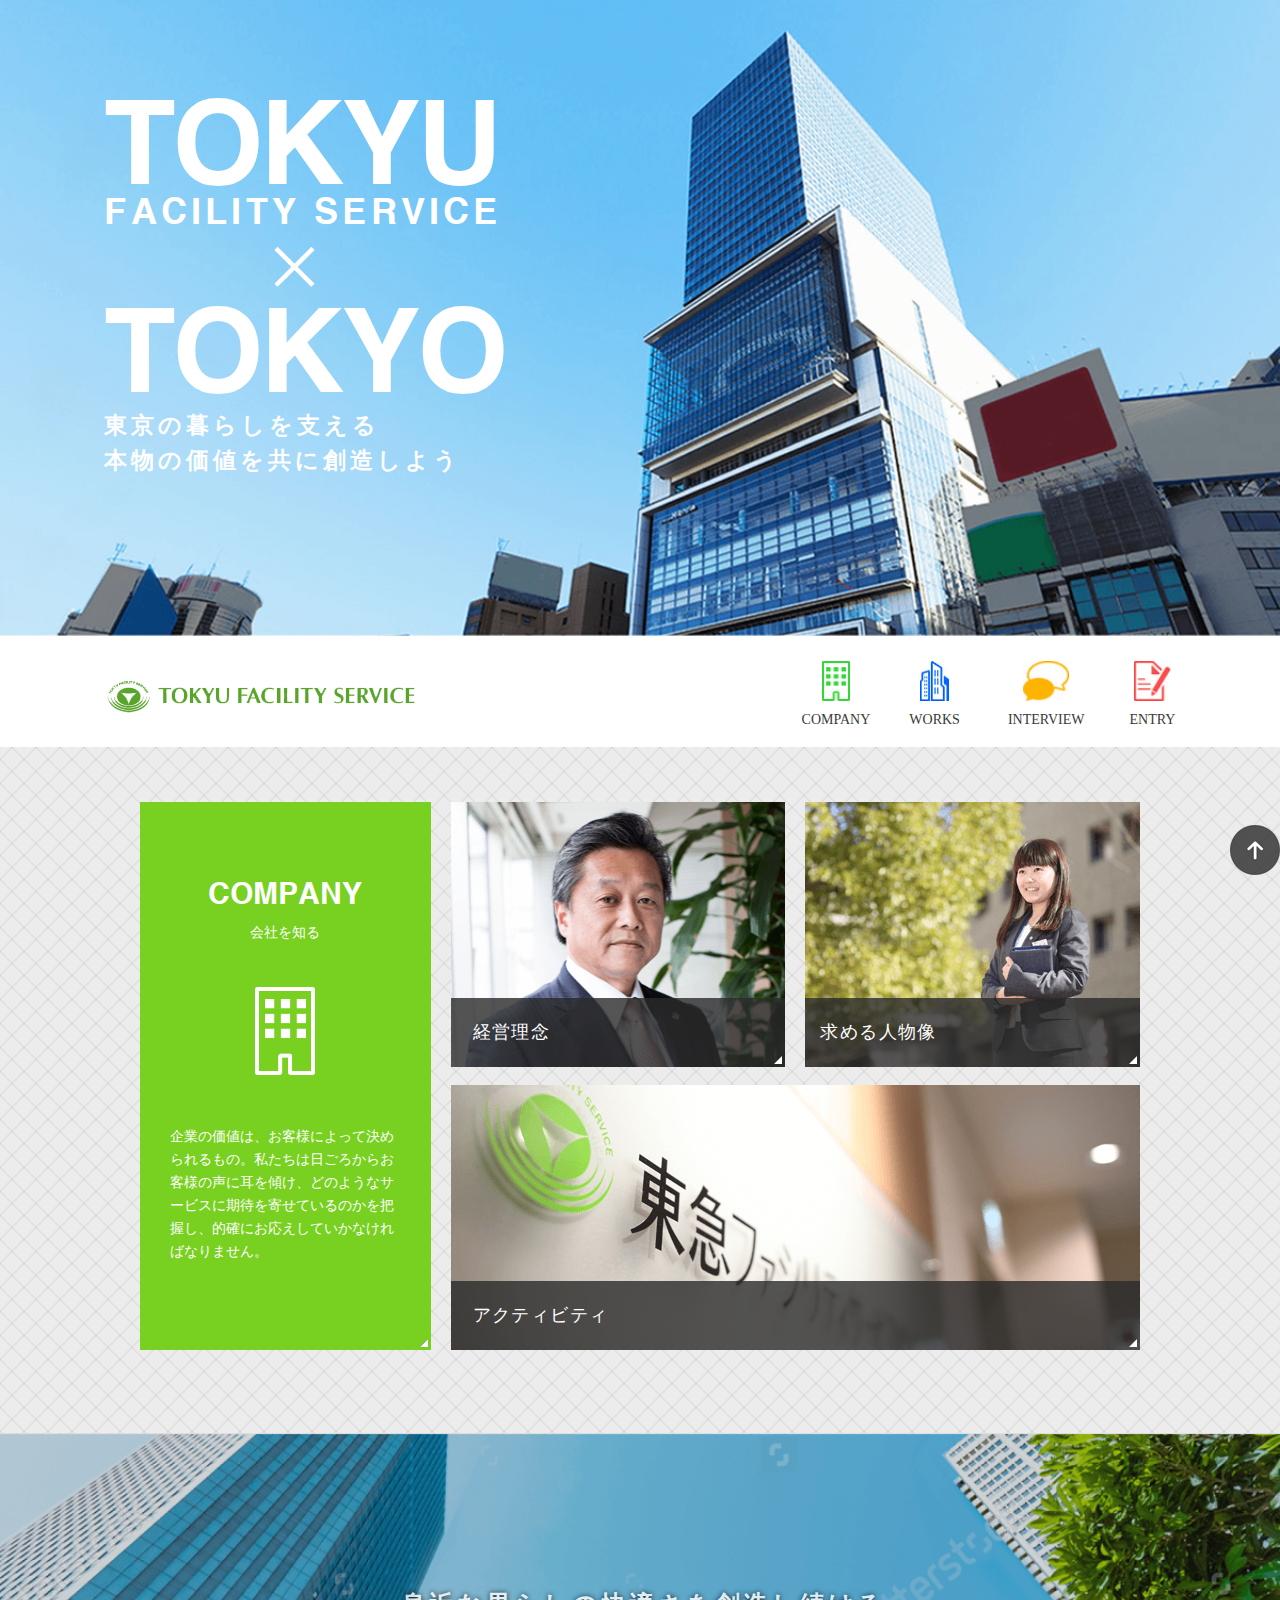
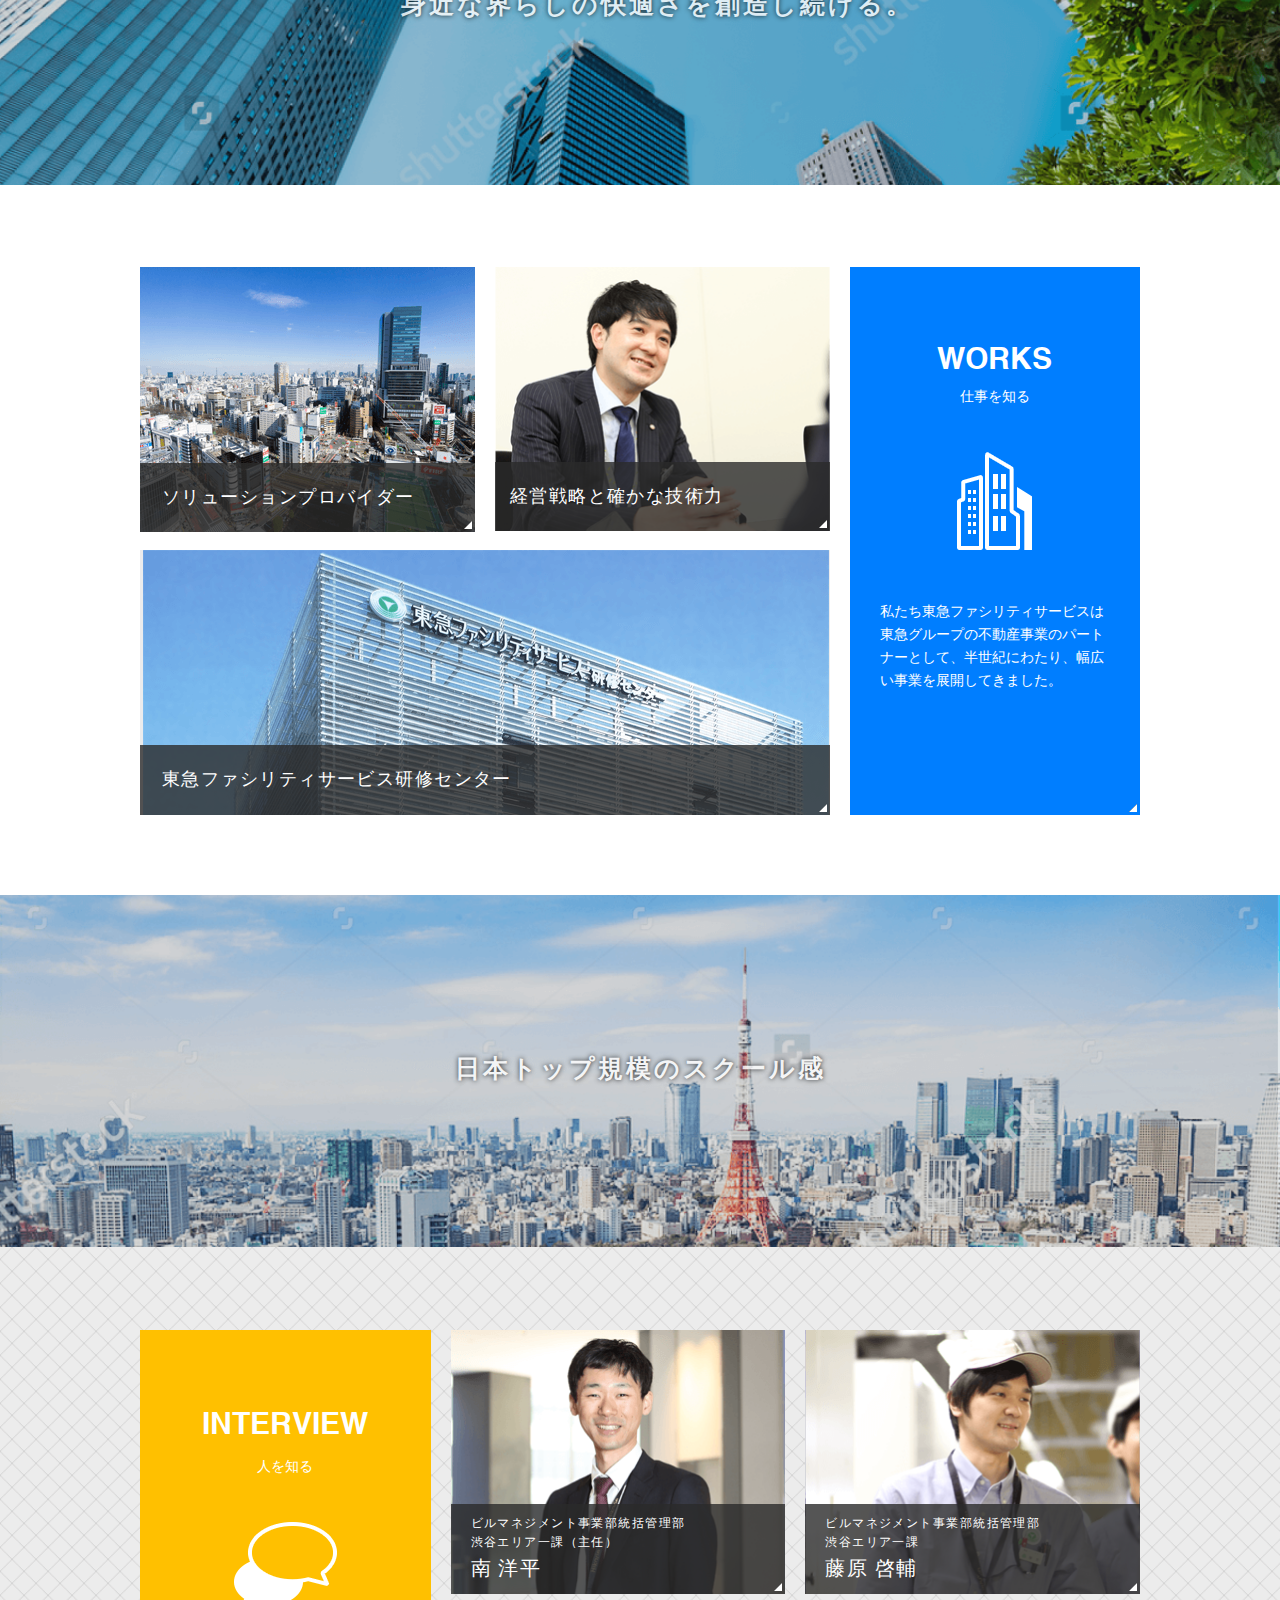
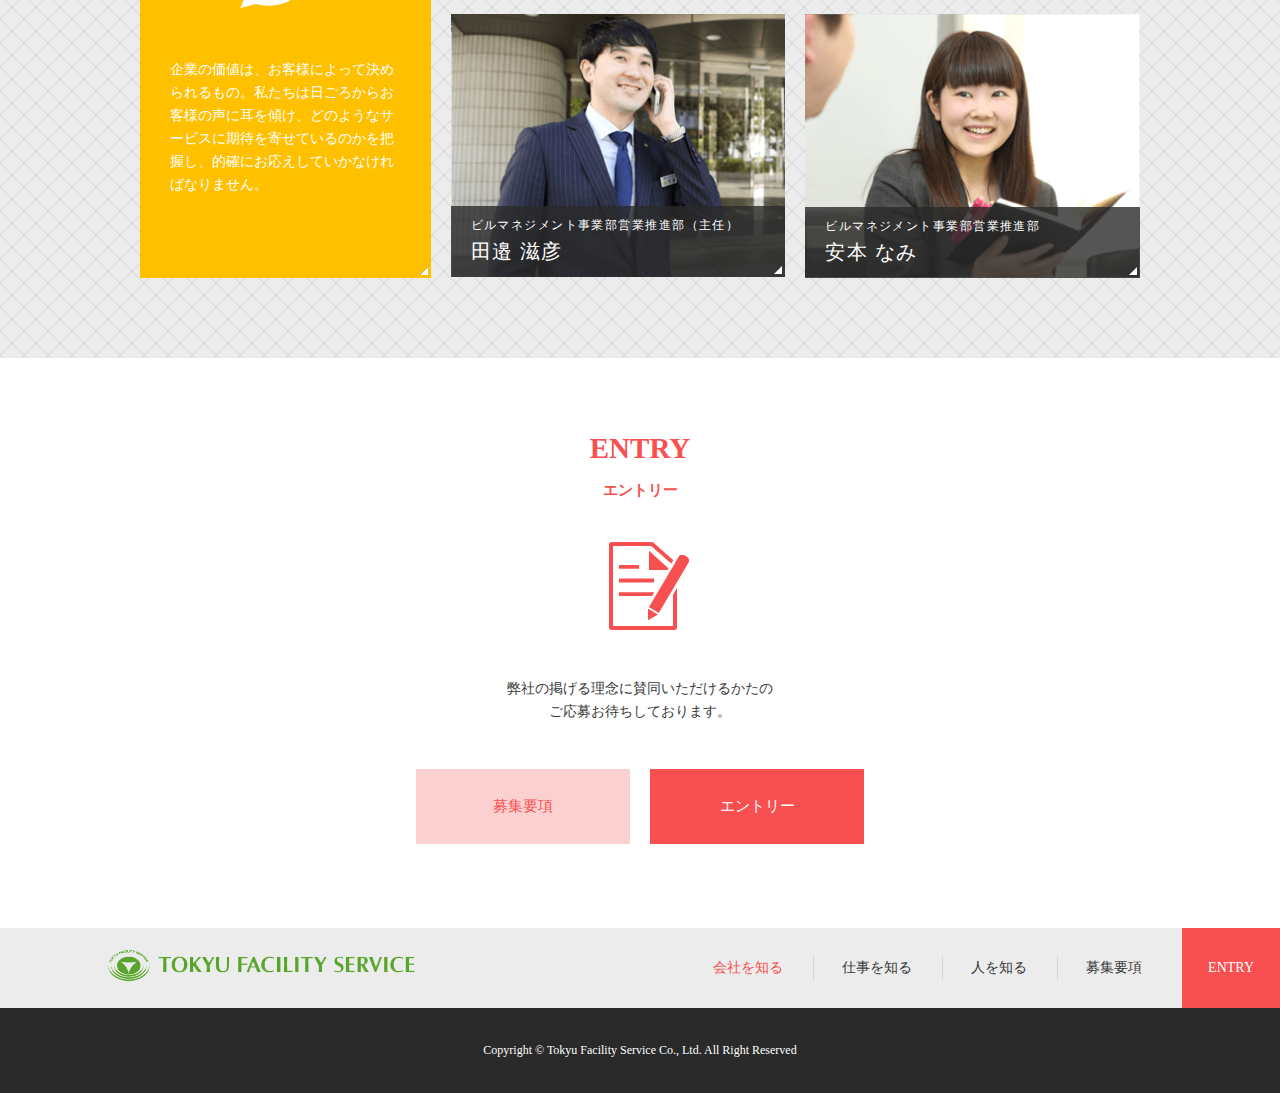
==== commit fe7569e6: "update company" ====
--- a/ifv/index.html
+++ b/ifv/index.html
@@ -24,6 +24,28 @@
         <p class="l-header__sub">東京の暮らしを支える<br>本物の価値を共に創造しよう</p>
       </div>
     </div>
+    <div class="navbar navbar-header js-menu">
+      <a href="/" class="logo"><img src="assets/images/logo.png" alt="TOKYU FACILITY SERVICE"></a>
+      <p class="btn-menu js-menu-icn"></p>
+      <ul class="menu js-menu-content open">
+        <li>
+          <a href="#"><p class="menu-icon"><img src="assets/images/menu01.png" alt="COMPANY" class="img-fluid"></p>
+          <p class="menu-text">COMPANY</p></a>
+        </li>
+        <li>
+          <a href="#"><p class="menu-icon"><img src="assets/images/menu02.png" alt="WORKS" class="img-fluid"></p>
+            <p class="menu-text">WORKS</p></a>
+        </li>
+        <li>
+          <a href="#"><p class="menu-icon"><img src="assets/images/menu03.png" alt="INTERVIEW" class="img-fluid"></p>
+            <p class="menu-text">INTERVIEW</p></a>
+        </li>
+        <li>
+          <a href="#"><p class="menu-icon"><img src="assets/images/menu04.png" alt="ENTRY" class="img-fluid"></p>
+            <p class="menu-text">ENTRY</p></a>
+        </li>
+      </ul>
+    </div>
   </header>
   <!-- End of Header -->
   <div class="content">
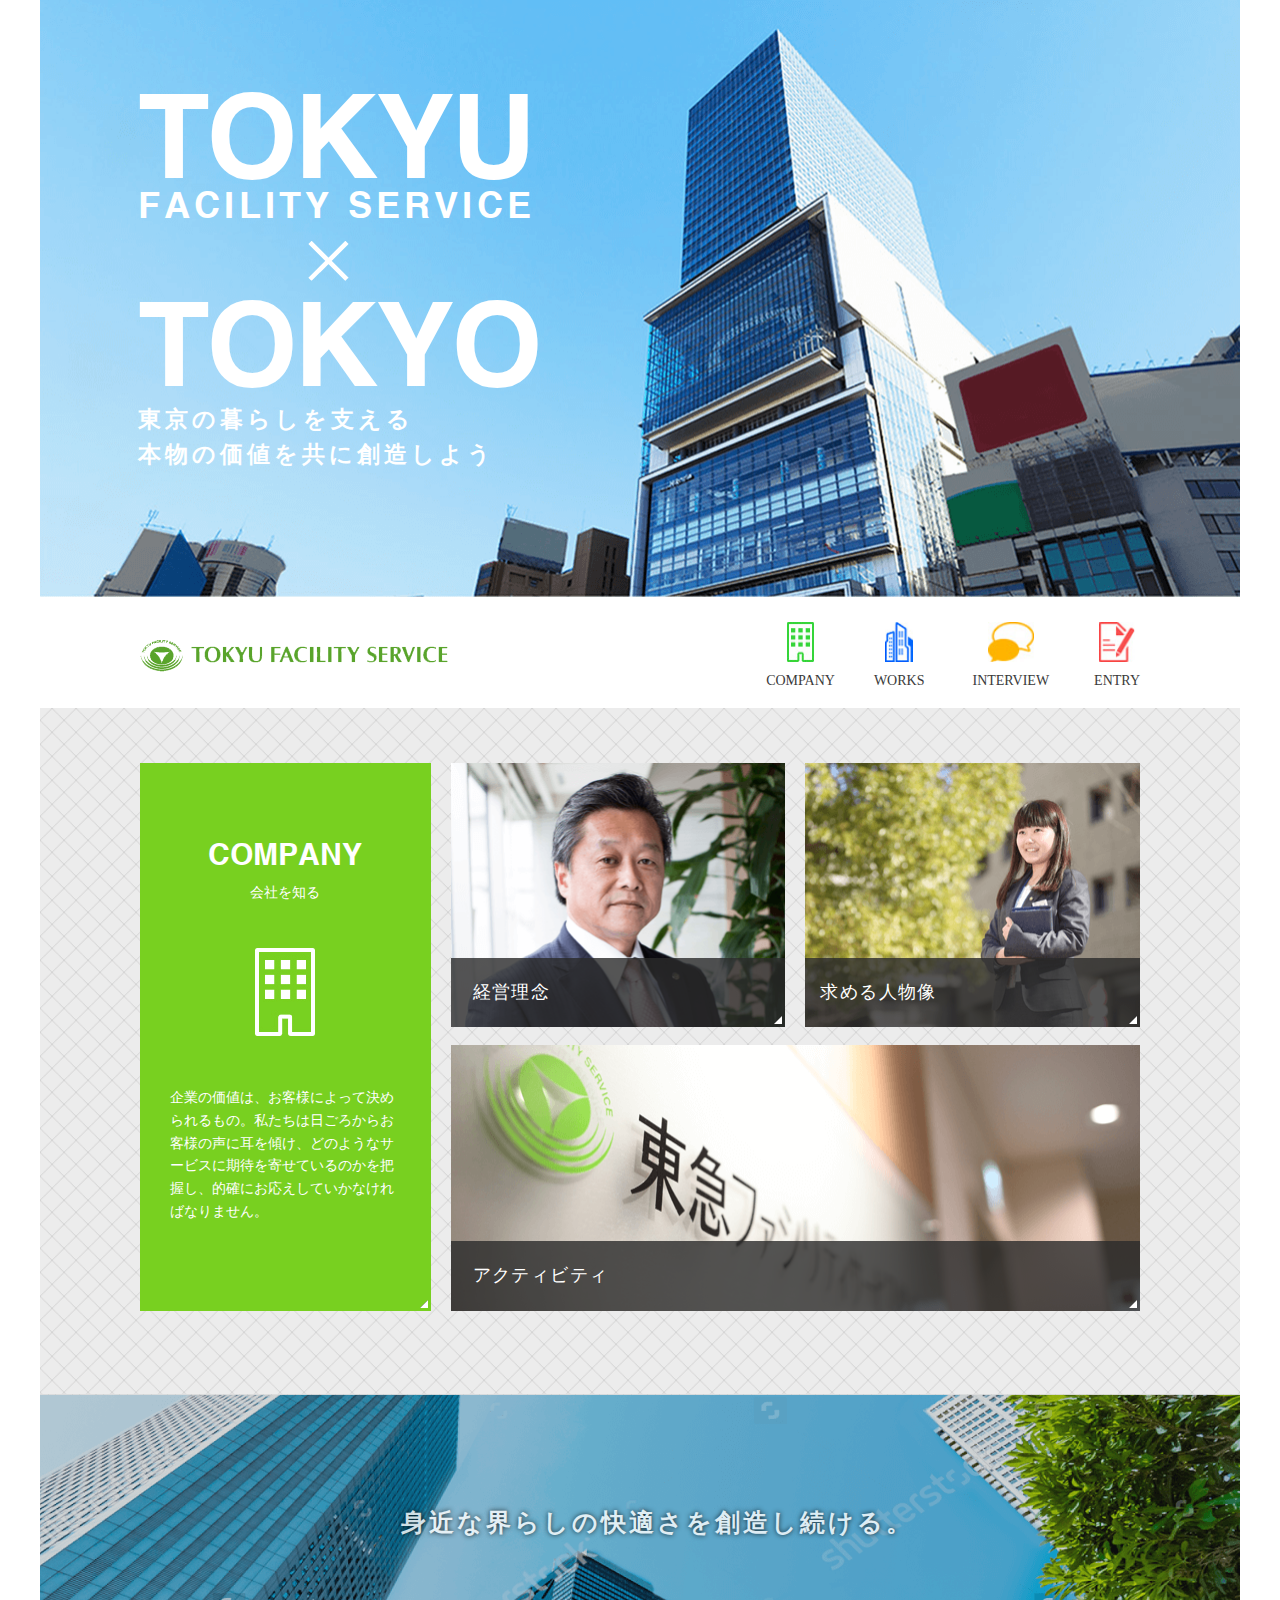
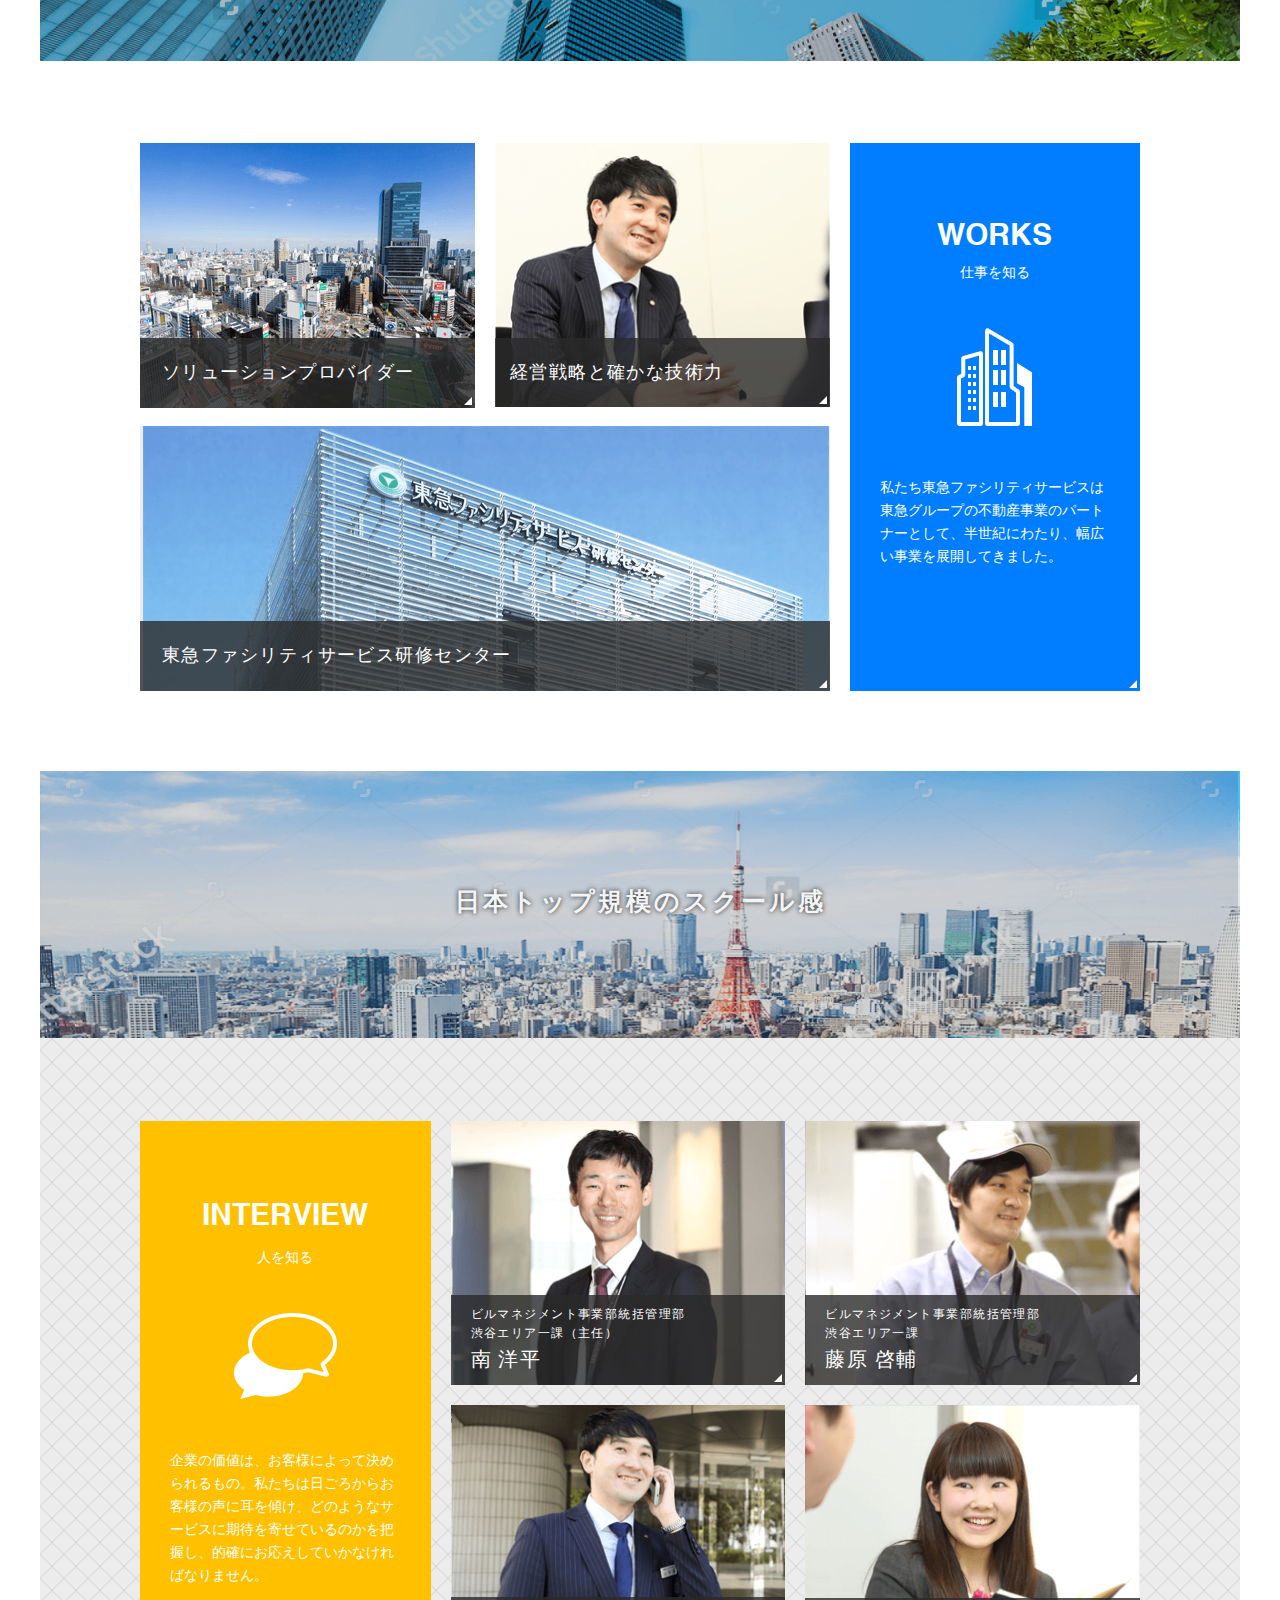
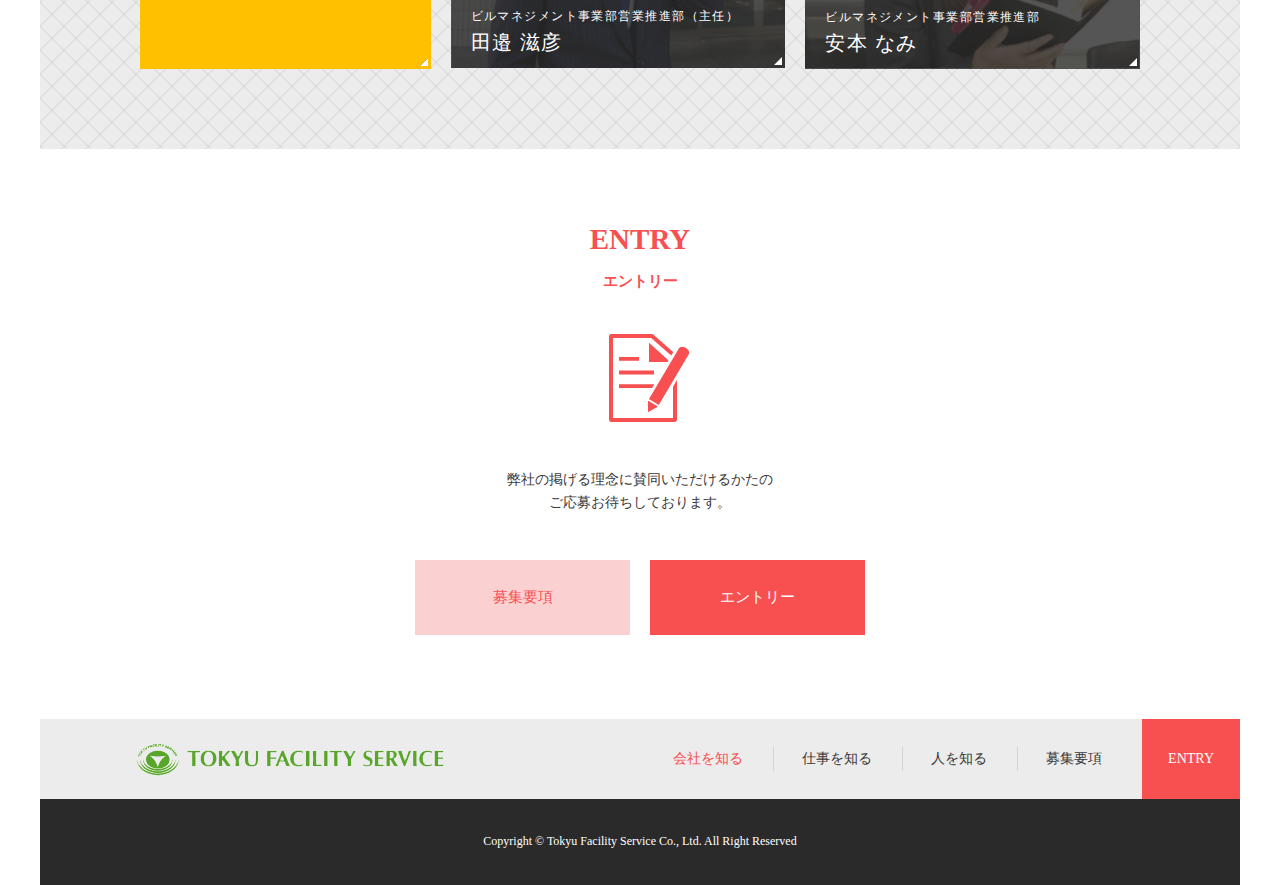
==== commit 5bef87c1: "test 02" ====
--- a/ifv/index.html
+++ b/ifv/index.html
@@ -24,27 +24,29 @@
         <p class="l-header__sub">東京の暮らしを支える<br>本物の価値を共に創造しよう</p>
       </div>
     </div>
-    <div class="navbar navbar-header js-menu">
-      <a href="/" class="logo"><img src="assets/images/logo.png" alt="TOKYU FACILITY SERVICE"></a>
-      <p class="btn-menu js-menu-icn"></p>
-      <ul class="menu js-menu-content open">
-        <li>
-          <a href="#"><p class="menu-icon"><img src="assets/images/menu01.png" alt="COMPANY" class="img-fluid"></p>
-          <p class="menu-text">COMPANY</p></a>
-        </li>
-        <li>
-          <a href="#"><p class="menu-icon"><img src="assets/images/menu02.png" alt="WORKS" class="img-fluid"></p>
-            <p class="menu-text">WORKS</p></a>
-        </li>
-        <li>
-          <a href="#"><p class="menu-icon"><img src="assets/images/menu03.png" alt="INTERVIEW" class="img-fluid"></p>
-            <p class="menu-text">INTERVIEW</p></a>
-        </li>
-        <li>
-          <a href="#"><p class="menu-icon"><img src="assets/images/menu04.png" alt="ENTRY" class="img-fluid"></p>
-            <p class="menu-text">ENTRY</p></a>
-        </li>
-      </ul>
+    <div class="l-container">
+      <div class="navbar navbar-header js-menu">
+        <a href="/" class="logo"><img src="assets/images/logo.png" alt="TOKYU FACILITY SERVICE"></a>
+        <p class="btn-menu js-menu-icn"></p>
+        <ul class="menu js-menu-content open">
+          <li>
+            <a href="#"><p class="menu-icon"><img src="assets/images/menu01.png" alt="COMPANY" class="img-fluid"></p>
+            <p class="menu-text">COMPANY</p></a>
+          </li>
+          <li>
+            <a href="#"><p class="menu-icon"><img src="assets/images/menu02.png" alt="WORKS" class="img-fluid"></p>
+              <p class="menu-text">WORKS</p></a>
+          </li>
+          <li>
+            <a href="#"><p class="menu-icon"><img src="assets/images/menu03.png" alt="INTERVIEW" class="img-fluid"></p>
+              <p class="menu-text">INTERVIEW</p></a>
+          </li>
+          <li>
+            <a href="#"><p class="menu-icon"><img src="assets/images/menu04.png" alt="ENTRY" class="img-fluid"></p>
+              <p class="menu-text">ENTRY</p></a>
+          </li>
+        </ul>
+      </div>
     </div>
   </header>
   <!-- End of Header -->
@@ -90,7 +92,6 @@
         <p class="banner-text">身近な界らしの快適さを創造し続ける。</p>
       </div>
     </div>
-
     <div id="works" >
       <div class="box-content">
         <div class="box-content__img">
--- a/ifv/assets/css/style.css
+++ b/ifv/assets/css/style.css
@@ -15,6 +15,7 @@
 }
 
 body {
+  max-width: 1200px;
   margin: 0 auto;
   color: #3a3a3a;
   font-size: 1.4rem;
@@ -265,7 +266,7 @@
   background: url(/ifv/assets/images/img06.png);
   background-repeat: no-repeat;
   background-size: 100% 100%;
-  height: 27.5vw;
+  height: 20.9vw;
 }
 #banner_works .banner-text {
   margin-left: 35px;
@@ -276,7 +277,7 @@
   background: url(/ifv/assets/images/img14.png);
   background-repeat: no-repeat;
   background-size: 100% 100%;
-  height: 27.5vw;
+  height: 20.9vw;
 }
 #banner_interview .banner-text {
   margin-top: -5px;
@@ -309,7 +310,6 @@
   justify-content: center;
   align-items: center;
   padding-bottom: 80px;
-  margin: 0 -10px;
 }
 
 #company {
@@ -654,8 +654,7 @@
   text-align: center;
 }
 .navbar .logo {
-  padding-left: 8.333%;
-  margin-top: 5px;
+  margin-top: 15px;
 }
 @media (min-width: 769px) and (max-width: 1190px) {
   .navbar .logo {
@@ -703,15 +702,12 @@
   }
 }
 
-.navbar-header {
-  padding-right: 7%;
-}
 .navbar-header .menu a {
   display: block;
   padding: 25px 15px 15px 15px;
   color: #3a3a3a;
 }
-.navbar-header .menu a :hover {
+.navbar-header .menu a:hover {
   opacity: 0.7;
 }
 .navbar-header .menu-icon {
@@ -733,9 +729,8 @@
 .navbar-header .menu li:nth-child(4) {
   margin-left: 15px;
 }
-.navbar-header .logo {
-  padding-left: 9%;
-  padding-top: 14px;
+.navbar-header .menu li:last-child a {
+  padding-right: 0;
 }
 @media screen and (max-width: 768px) {
   .navbar-header {
@@ -826,9 +821,13 @@
 .navbar-footer .menu li:last-child a:before {
   display: none;
 }
+.navbar-footer .logo {
+  padding-left: 8%;
+  margin-top: 10px;
+}
 @media (min-width: 769px) and (max-width: 1190px) {
   .navbar-footer .menu a {
-    padding: 13px 15px 13px 15px;
+    padding: 13px 10px 13px 10px;
   }
   .navbar-footer .menu li:last-child a {
     padding: 13px;
@@ -968,6 +967,7 @@
   right: 0;
   bottom: 25px;
   opacity: 1;
+  display: none;
 }
 
 .btn-menu {
@@ -1008,7 +1008,7 @@
   display: flex;
   justify-content: center;
   align-items: center;
-  width: 21%;
+  width: 21.5%;
   padding: 25px 0;
   color: #fff;
   font-size: 1.5rem;
@@ -1061,6 +1061,7 @@
 }
 #page_company #president .txt-sign span {
   font-size: 3.6rem;
+  margin-left: 15px;
 }
 #page_company #desired .wrap-container {
   color: #fff;
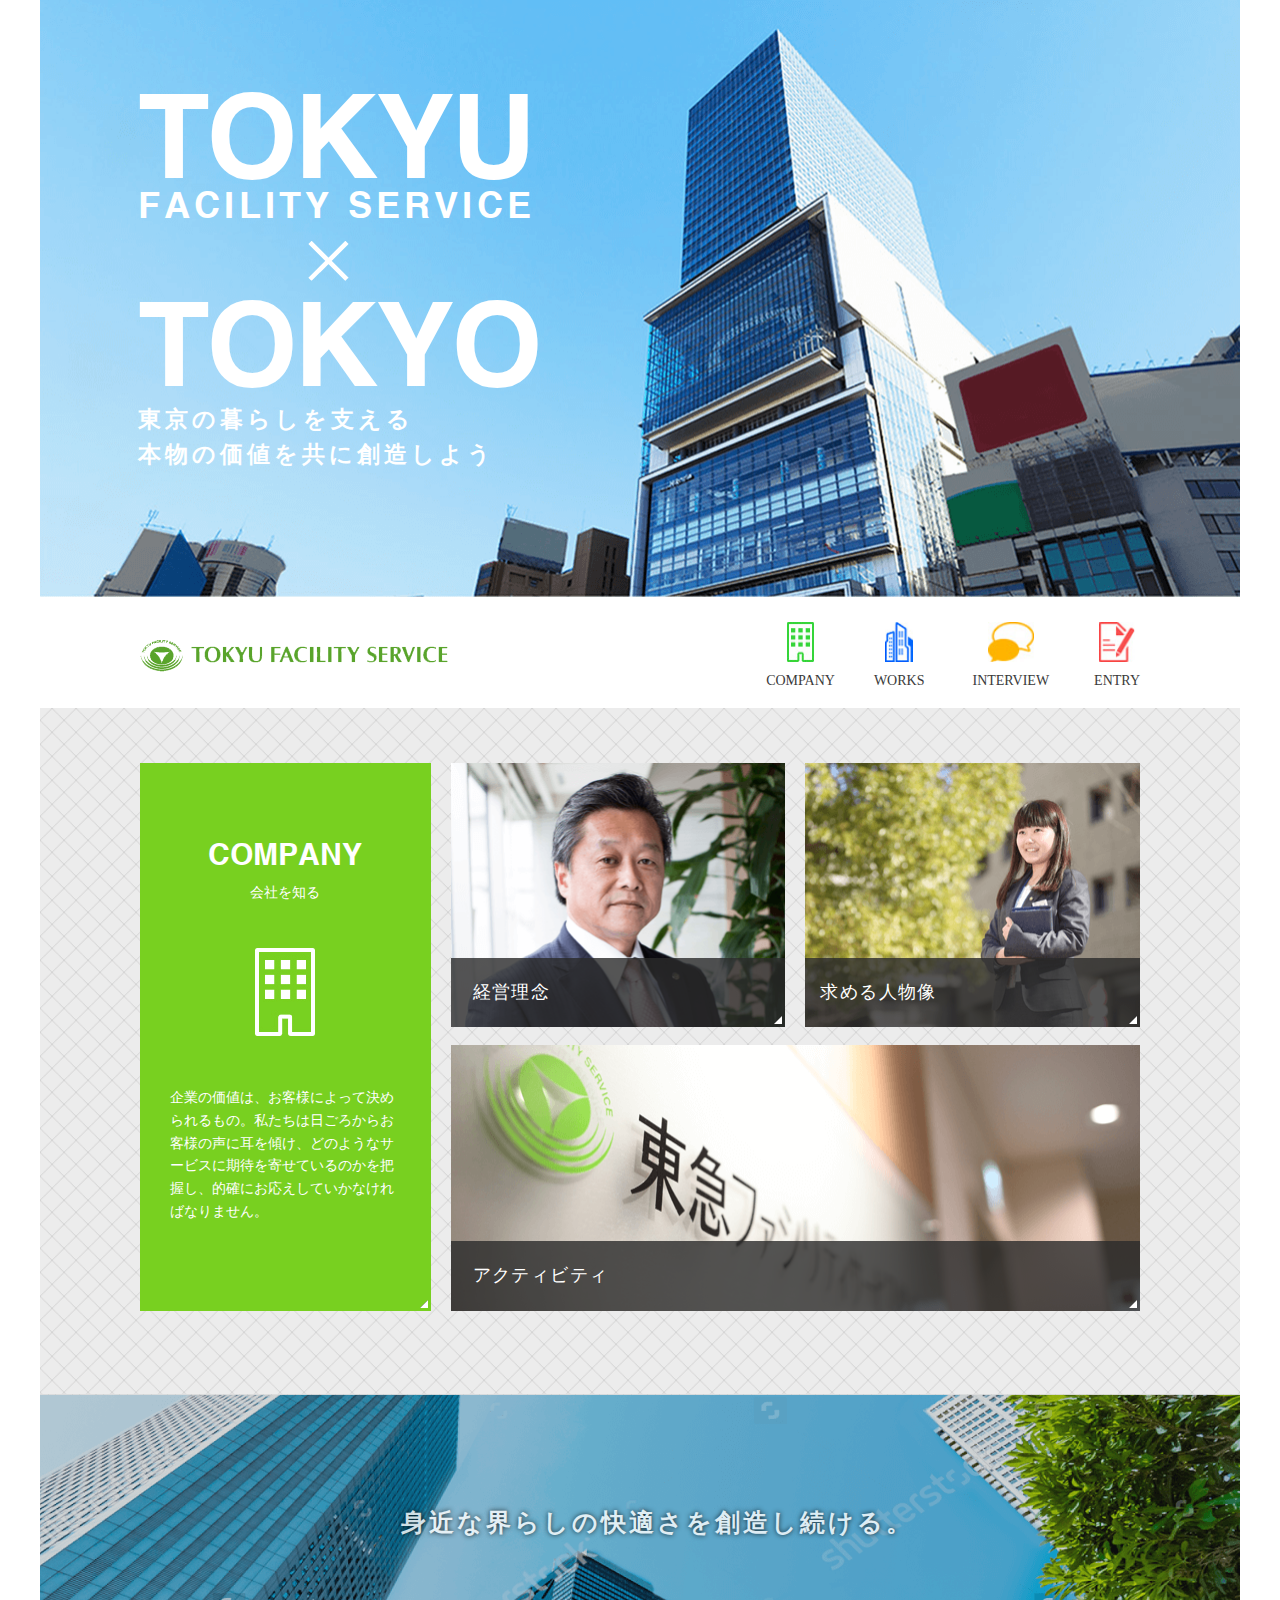
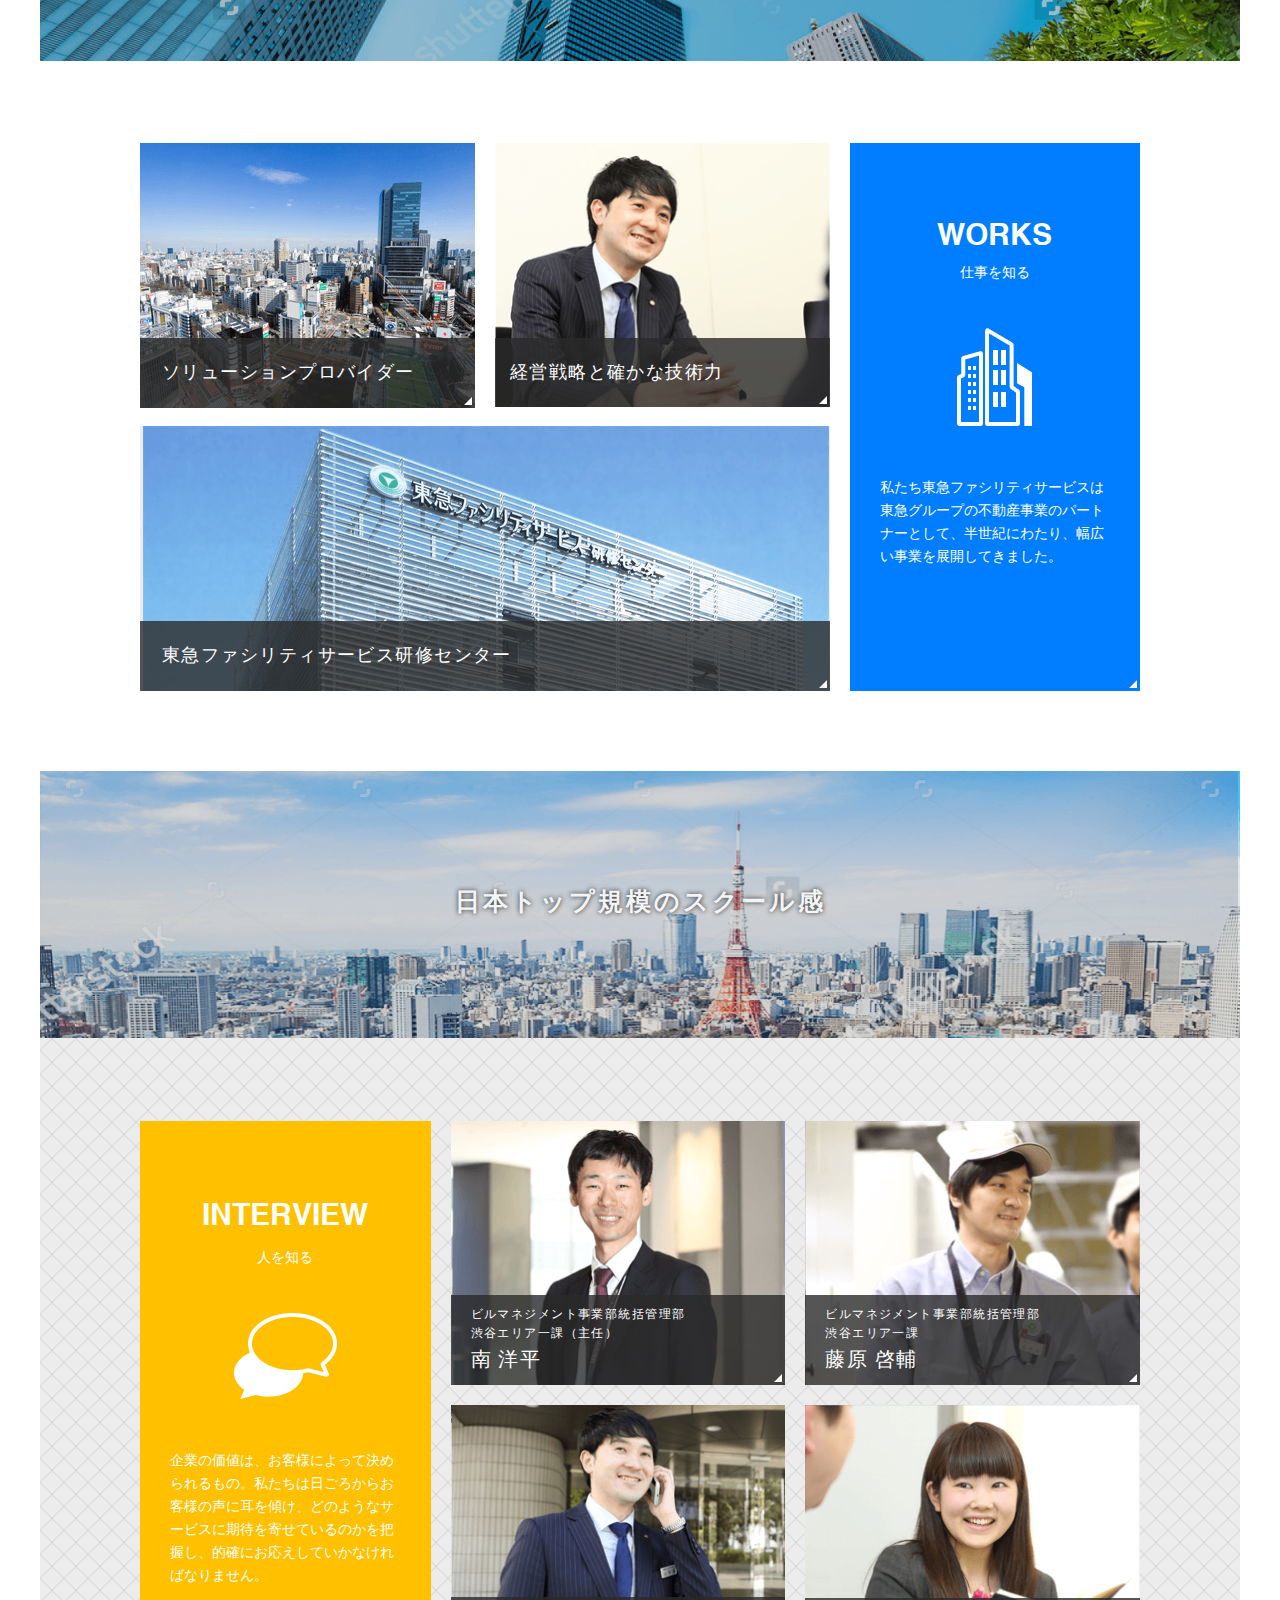
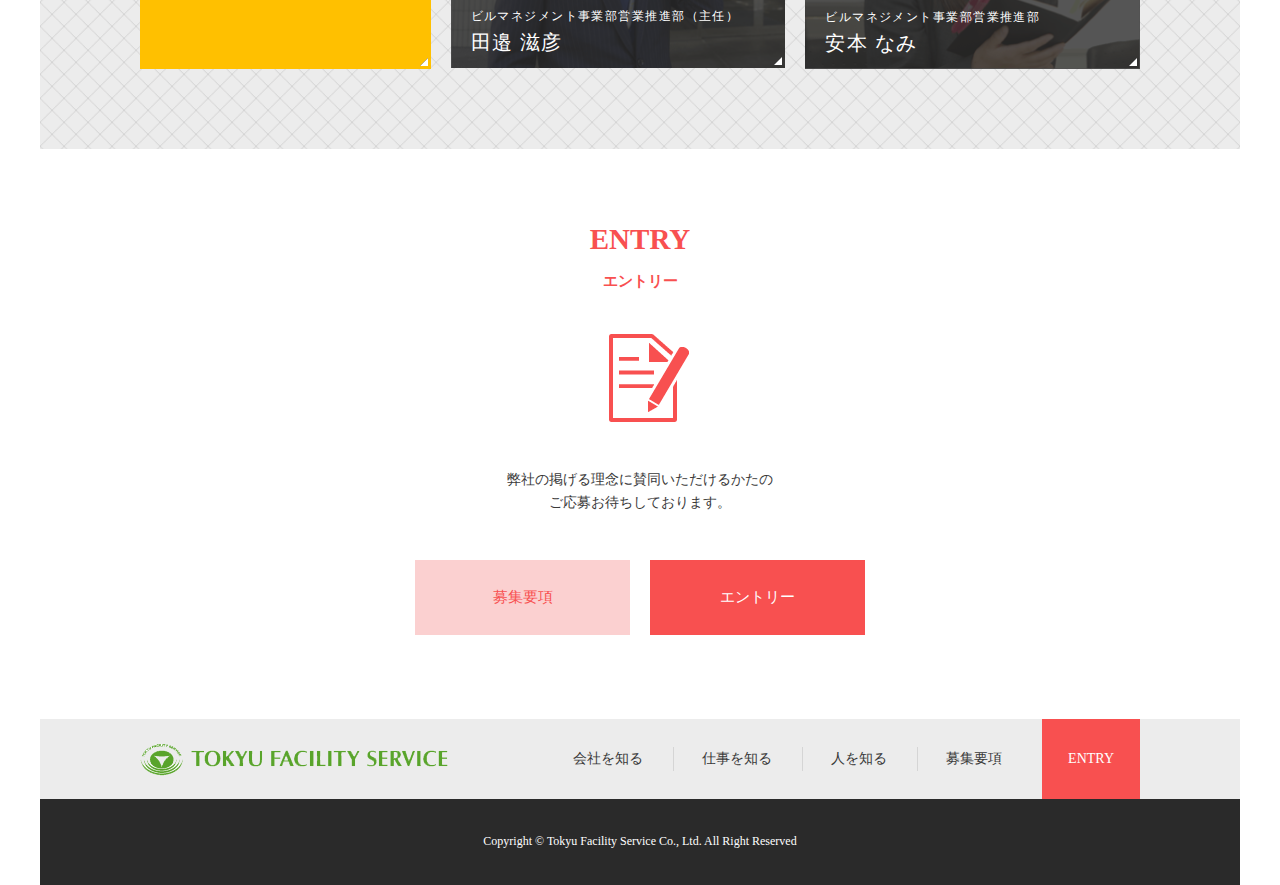
==== commit d7bb4213: "edit html" ====
--- a/ifv/index.html
+++ b/ifv/index.html
@@ -193,25 +193,27 @@
   <!-- Footer-->
   <footer>
     <div class="l-footer">
-      <div class="navbar navbar-footer">
-        <a href="/" class="logo"><img src="assets/images/logo.png" alt="TOKYU FACILITY SERVICE"></a>
-        <ul class="menu">
-          <li>
-            <a href="#" class="active">会社を知る</a>
-          </li>
-          <li>
-            <a href="#">仕事を知る</a>
-          </li>
-          <li>
-            <a href="#">人を知る</a>
-          </li>
-          <li>
-            <a href="#">募集要項</a>
-          </li>
-          <li>
-            <a href="#">ENTRY</a>
-          </li>
-        </ul>
+      <div class="l-container">
+        <div class="navbar navbar-footer">
+          <a href="/" class="logo"><img src="assets/images/logo.png" alt="TOKYU FACILITY SERVICE"></a>
+          <ul class="menu">
+            <li>
+              <a href="#" class="active">会社を知る</a>
+            </li>
+            <li>
+              <a href="#">仕事を知る</a>
+            </li>
+            <li>
+              <a href="#">人を知る</a>
+            </li>
+            <li>
+              <a href="#">募集要項</a>
+            </li>
+            <li>
+              <a href="#">ENTRY</a>
+            </li>
+          </ul>
+        </div>
       </div>
     </div>
     <div class="copyright">
@@ -222,7 +224,7 @@
   <!-- Page on top -->
   <div>
     <a href="javascript:void(0)" class="js-scrollToTop">
-      <img src="assets/images/page-top.png" alt="Page on top" class="icn-arrow-top">
+      <img src="assets/images/page-top-sp.png" alt="Page on top" class="icn-arrow-top">
     </a>
   </div>
   <script src="assets/js/main.js"></script>
--- a/ifv/assets/css/style.css
+++ b/ifv/assets/css/style.css
@@ -9,6 +9,10 @@
 @font-face {
   font-family: helvetica;
   src: url(/ifv/assets/font/Helvetica-Bold-Font.ttf);
+}
+@font-face {
+  font-family: hakusyuGyosyo;
+  src: url(/ifv/assets/font/HakusyuGyosyoBold_21824.ttf);
 }
 html {
   font-size: 10px !important;
@@ -59,7 +63,7 @@
   line-height: 1.47;
   text-align: center;
   font-weight: normal;
-  margin-bottom: 40px;
+  margin-bottom: 45px;
 }
 .hdg-lv2:after {
   position: absolute;
@@ -77,6 +81,7 @@
   font-size: 2.6rem;
   line-height: 1.538;
   font-weight: normal;
+  margin-bottom: 22px;
 }
 
 .l-container {
@@ -134,58 +139,33 @@
   .box-content__title {
     display: flex;
     width: 100%;
-    padding: 28px 10px 22px;
+    padding: 14px 5px 10px;
     margin-right: 0;
     justify-content: center;
     align-items: center;
   }
   .box-content__title--icon {
     margin-bottom: 0;
-    margin-right: 18px;
+    margin-right: 0;
   }
   .box-content__title--icon img {
-    max-height: 80px;
+    max-height: 38px;
     width: auto;
+    margin-right: 9px;
   }
   .box-content__title--sub {
-    font-size: 4rem;
+    font-size: 2rem;
     line-height: 0.75;
     margin-bottom: 0;
   }
   .box-content__title--sub span {
-    font-size: 2rem;
-    margin-top: 15px;
+    font-size: 1rem;
+    margin-top: 4px;
   }
   .box-content__img {
     width: 100%;
     margin-left: 0;
-    padding: 55px 30px 83px;
-    box-sizing: border-box;
-  }
-}
-@media (max-width: 480px) {
-  .box-content__title {
-    padding: 14px 5px 9px;
-  }
-  .box-content__title--icon {
-    margin-right: 0;
-  }
-  .box-content__title--icon img {
-    max-height: 40px;
-    width: auto;
-    margin-right: 9px;
-  }
-  .box-content__title--sub {
-    font-size: 2rem;
-  }
-  .box-content__title--sub span {
-    font-size: 10px;
-    margin-top: 7px;
-  }
-  .box-content__img {
-    width: 100%;
-    margin-left: 0;
-    padding: 28px 15px 38px;
+    padding: 28px 15px 42px;
     box-sizing: border-box;
   }
 }
@@ -230,21 +210,12 @@
   .box-media {
     width: 100%;
     float: inherit;
-    margin-bottom: 19px;
-  }
-  .box-media__text {
-    font-size: 2.6rem;
-    padding: 14px;
-    letter-spacing: 0;
-  }
-}
-@media (max-width: 480px) {
-  .box-media {
-    margin-bottom: 10px;
+    margin-bottom: 9px;
   }
   .box-media__text {
     font-size: 1.3rem;
     padding: 7px;
+    letter-spacing: 0;
   }
 }
 
@@ -347,30 +318,16 @@
   }
   #works .box-content__title {
     margin-left: 0;
-    padding: 25px 10px 25px;
-    order: 1 #works .box-content__title --icon;
-    order-margin-bottom: 5px;
+    padding: 12px 5px 9px;
+  }
+  #works .box-content__title--icon {
+    margin-bottom: 3px;
   }
   #works .box-content__img {
     margin-right: 0;
-    padding-top: 50px;
-    padding-bottom: 72px;
+    padding-top: 25px;
+    padding-bottom: 35px;
     order: 2;
-  }
-  #works .box-media {
-    margin-bottom: 29px;
-  }
-}
-@media (max-width: 480px) {
-  #works .box-content__title {
-    padding: 12px 5px 8px;
-  }
-  #works .box-content__title--icon {
-    margin-bottom: 3px;
-  }
-  #works .box-content__img {
-    padding-top: 25px;
-    padding-bottom: 32px;
   }
   #works .box-media {
     margin-bottom: 15px;
@@ -420,53 +377,26 @@
     padding: 0;
   }
   #interview .box-content__title {
-    padding: 22px 30px 29px;
+    padding: 12px 5px 11px;
   }
   #interview .box-content__img {
     background: url(/ifv/assets/images/bg01.png) top left repeat;
-    padding: 43px 30px 90px;
+    padding: 22px 15px 45px;
   }
   #interview .box-content-group {
     display: flex;
-    margin: 0 -10px;
+    margin: 0 -5px;
   }
   #interview .box-media {
-    width: calc(50% - 20px);
-    margin: 9px 10px;
+    width: calc(50% - 10px);
+    margin: 5px 5px 3px;
   }
   #interview .box-media__text {
     letter-spacing: 0;
     line-height: 1.15;
-    height: 100px;
-    padding: 12px 11px 10px;
     display: flex;
     justify-content: space-between;
     flex-direction: column;
-  }
-  #interview .box-media__text .name {
-    font-size: 2.6rem;
-  }
-  #interview .box-media__text span {
-    font-size: 1.8rem;
-    line-height: 1.2;
-    display: block;
-  }
-}
-@media (max-width: 480px) {
-  #interview .box-content__title {
-    padding: 12px 5px 11px;
-  }
-  #interview .box-content__img {
-    padding: 22px 15px 45px;
-  }
-  #interview .box-content-group {
-    margin: 0 -5px;
-  }
-  #interview .box-media {
-    width: calc(50% - 10px);
-    margin: 5px 5px 3px;
-  }
-  #interview .box-media__text {
     height: 50px;
     padding: 5px;
   }
@@ -536,56 +466,60 @@
     background-size: 100% 100%;
     padding-bottom: 158.75%;
     justify-content: center;
-    font-size: 23.046875vw;
+    font-size: 11.4583333333vw;
     letter-spacing: 0;
   }
 }
-@media (max-width: 768px) and (max-width: 381.8305084746px) {
+@media (max-width: 768px) and (max-width: 506.1818181818px) {
+  .l-header {
+    font-size: 58px;
+  }
+}
+@media (max-width: 768px) and (min-width: 768px) {
   .l-header {
     font-size: 88px;
   }
 }
+@media (max-width: 768px) {
+  .l-header__img {
+    margin-top: 19px;
+    margin-bottom: 23px;
+    margin-left: -45%;
+  }
+  .l-header__img img {
+    width: 65px;
+  }
+}
+@media (max-width: 768px) {
+  .l-header__text {
+    font-size: 3.7760416667vw;
+    margin-top: -5px;
+  }
+}
+@media (max-width: 768px) and (max-width: 397.2413793103px) {
+  .l-header__text {
+    font-size: 15px;
+  }
+}
 @media (max-width: 768px) and (min-width: 768px) {
-  .l-header {
-    font-size: 177px;
-  }
-}
-@media (max-width: 768px) {
-  .l-header__content {
-    top: 12.5%;
-    left: 4.15%;
-  }
-}
-@media (max-width: 768px) {
-  .l-header__text {
-    font-size: 7.5520833333vw;
-    margin-top: -10px;
-  }
-}
-@media (max-width: 768px) and (max-width: 384px) {
   .l-header__text {
     font-size: 29px;
   }
 }
-@media (max-width: 768px) and (min-width: 768px) {
-  .l-header__text {
-    font-size: 58px;
-  }
-}
 @media (max-width: 768px) {
   .l-header__sub {
-    font-size: 4.3333333333vw;
-    margin-top: -15px;
+    font-size: 2.1666666667vw;
+    margin-top: -7px;
   }
 }
 @media (max-width: 768px) and (max-width: 384px) {
   .l-header__sub {
-    font-size: 16.64px;
+    font-size: 8.32px;
   }
 }
 @media (max-width: 768px) and (min-width: 768px) {
   .l-header__sub {
-    font-size: 33.28px;
+    font-size: 16.64px;
   }
 }
 @media (max-width: 768px) {
@@ -594,43 +528,6 @@
     line-height: 0;
     margin-top: 38px;
     margin-bottom: 45px;
-  }
-}
-@media (max-width: 768px) and (max-width: 480px) {
-  .l-header {
-    font-size: 11.4583333333vw;
-  }
-}
-@media (max-width: 768px) and (max-width: 480px) and (max-width: 506.1818181818px) {
-  .l-header {
-    font-size: 58px;
-  }
-}
-@media (max-width: 768px) and (max-width: 480px) and (min-width: 768px) {
-  .l-header {
-    font-size: 88px;
-  }
-}
-@media (max-width: 768px) and (max-width: 480px) {
-  .l-header__img {
-    margin-top: 19px;
-    margin-bottom: 23px;
-    margin-left: -45%;
-  }
-  .l-header__img img {
-    width: 65px;
-  }
-}
-@media (max-width: 768px) and (max-width: 480px) {
-  .l-header__text {
-    font-size: 1.5rem;
-    margin-top: -5px;
-  }
-}
-@media (max-width: 768px) and (max-width: 480px) {
-  .l-header__sub {
-    font-size: 0.8rem;
-    margin-top: -7px;
   }
 }
 
@@ -677,25 +574,17 @@
   .navbar .menu {
     display: block;
     padding: 0;
-    font-size: 2.8rem;
+    font-size: 1.4rem;
   }
   .navbar .menu a {
     text-align: left;
     padding: 28px 31px 33px;
   }
   .navbar .logo {
-    padding: 64px 5px 35px;
+    padding: 33px 5px 35px;
     display: block;
     margin: 0 auto;
     text-align: center;
-  }
-  .navbar .logo img {
-    width: 450px;
-  }
-}
-@media (max-width: 480px) {
-  .navbar .menu {
-    font-size: 1.4rem;
   }
   .navbar .logo img {
     width: 225px;
@@ -736,8 +625,8 @@
   .navbar-header {
     padding-right: 0;
     position: relative;
-    padding-top: 15px;
-    padding-bottom: 15px;
+    padding-top: 7px;
+    padding-bottom: 7px;
   }
   .navbar-header .menu {
     display: none;
@@ -760,36 +649,16 @@
   }
   .navbar-header .logo {
     text-align: left;
-    padding: 25px 32px 18px;
+    padding: 12px 16px 9px;
   }
   .navbar-header .logo img {
-    width: 412px;
+    width: 206px;
   }
   .navbar-header .btn-close {
     display: none;
   }
 }
-@media (min-width: 481px) and (max-width: 640px) {
-  .navbar-header .logo img {
-    width: 75%;
-  }
-}
-@media (max-width: 480px) {
-  .navbar-header {
-    padding-top: 7px;
-    padding-bottom: 7px;
-  }
-  .navbar-header .logo {
-    padding: 12px 16px 9px;
-  }
-  .navbar-header .logo img {
-    width: 206px;
-  }
-}
-
-.navbar-footer .menu .active {
-  color: #f85050;
-}
+
 .navbar-footer .menu a {
   display: block;
   color: #3a3a3a;
@@ -822,7 +691,6 @@
   display: none;
 }
 .navbar-footer .logo {
-  padding-left: 8%;
   margin-top: 10px;
 }
 @media (min-width: 769px) and (max-width: 1190px) {
@@ -842,41 +710,10 @@
     padding: 0;
   }
   .navbar-footer .menu a {
-    padding: 25px 30px 28px 29px;
+    padding: 13px 15px 13px 15px;
   }
   .navbar-footer .menu a:before {
     display: none;
-  }
-  .navbar-footer .menu a:after {
-    content: "";
-    position: absolute;
-    top: 50%;
-    margin-top: -12px;
-    right: 30px;
-    width: 10px;
-    height: 18px;
-    background: url(/ifv/assets/images/icon01.png) no-repeat;
-    background-size: 10px 18px;
-  }
-  .navbar-footer .menu li {
-    border-top: 1px solid #d6d6d6;
-  }
-  .navbar-footer .menu li:last-child {
-    margin-left: 0;
-    text-align: center;
-    padding: 31px 30px 54px;
-  }
-  .navbar-footer .menu li:last-child a {
-    padding: 15px 10px 12px;
-    text-align: center;
-  }
-  .navbar-footer .menu li:last-child a:after {
-    display: none;
-  }
-}
-@media (max-width: 480px) {
-  .navbar-footer .menu a {
-    padding: 13px 15px 14px 15px;
   }
   .navbar-footer .menu a:after {
     content: "";
@@ -895,10 +732,14 @@
   .navbar-footer .menu li:last-child {
     margin-left: 0;
     text-align: center;
-    padding: 15px 15px 27px;
+    padding: 18px 15px 27px;
   }
   .navbar-footer .menu li:last-child a {
     padding: 8px 5px 6px;
+    text-align: center;
+  }
+  .navbar-footer .menu li:last-child a:after {
+    display: none;
   }
   .navbar-footer .logo {
     padding-bottom: 14px;
@@ -915,13 +756,7 @@
 }
 @media screen and (max-width: 768px) {
   footer .copyright {
-    padding: 7% 0;
-    font-size: 1.8rem;
-  }
-}
-@media (max-width: 480px) {
-  footer .copyright {
-    padding: 7% 0;
+    padding: 22px 5px;
     font-size: 0.9rem;
   }
 }
@@ -930,44 +765,22 @@
   background: #ececec;
 }
 
-#pageTop {
+.icn-arrow-top {
   position: fixed;
-  bottom: 50px;
   right: 30px;
-  z-index: 998;
-  padding: 0;
-  opacity: 0;
-  transition: all 0.3s linear;
-}
-#pageTop a img {
-  width: 100%;
-  height: auto;
-}
-@media (max-width: 768px) {
-  #pageTop {
-    right: 10px;
-  }
-  #pageTop a img {
-    width: 112px;
-    height: 112px;
-  }
-}
-@media (max-width: 480px) {
-  #pageTop {
-    right: 5px;
-  }
-  #pageTop a img {
+  bottom: 95px;
+  opacity: 1;
+  display: none;
+  width: 67px;
+  height: 67px;
+}
+@media (max-width: 768px) {
+  .icn-arrow-top {
     width: 56px;
     height: 56px;
-  }
-}
-
-.icn-arrow-top {
-  position: fixed;
-  right: 0;
-  bottom: 25px;
-  opacity: 1;
-  display: none;
+    right: 5px;
+    bottom: 47px;
+  }
 }
 
 .btn-menu {
@@ -987,10 +800,6 @@
 @media screen and (max-width: 768px) {
   .btn-menu {
     display: block;
-  }
-}
-@media (max-width: 480px) {
-  .btn-menu {
     background-size: 32px 29px;
     top: 15px;
     right: 15px;
@@ -1025,18 +834,32 @@
   color: #F85050;
 }
 
+#page_company .l-container {
+  position: initial;
+}
 #page_company .l-header {
   background: url(/ifv/assets/images/company-imgheader.png) top center no-repeat;
   background-size: 100% 100%;
   width: 100%;
   font-size: 3.4rem;
   line-height: 2.853;
+  padding-bottom: 52.72%;
+  position: relative;
+}
+#page_company .l-header .icon {
+  margin-top: 5px;
 }
 #page_company .l-header__text {
   font-size: 3rem;
   text-align: center;
-  margin-bottom: 100px;
-  padding-top: 40px;
+  margin-bottom: 65px;
+  padding-top: 52px;
+  margin-left: 2px;
+  line-height: 1;
+  letter-spacing: 0;
+  display: flex;
+  justify-content: center;
+  align-items: center;
 }
 #page_company .l-header__text img {
   margin-right: 10px;
@@ -1046,39 +869,127 @@
   left: 0;
   right: 0;
   text-align: center;
+  font-size: 34px;
+  line-height: 2.853;
+  letter-spacing: 0;
+}
+#page_company .l-header__sub {
+  font-size: 20px;
+  line-height: 4.85;
+  letter-spacing: 0.1rem;
+  margin-top: -50px;
+}
+#page_company .navbar a.active {
+  color: #78d020;
+}
+#page_company .group-text {
+  width: 83.3%;
+  display: flex;
+  flex-wrap: wrap;
+  justify-content: space-between;
+  position: absolute;
+  left: 8.3%;
+  bottom: 0;
+}
+#page_company .group-text__item {
+  width: 48.5%;
+  font-size: 16px;
+  line-height: 1.75;
+  text-align: center;
+  background: rgba(65, 66, 67, 0.8);
+  color: #ffffff;
+  padding-top: 2%;
+}
+#page_company .group-text__title {
+  color: #7fdc22;
+  font-weight: bold;
+  margin: 2% 0 5%;
+  font-size: 20px;
+}
+#page_company .group-text__content {
+  padding-bottom: 7%;
+}
+#page_company .group-text__list {
+  list-style-type: none;
+  text-align: left;
+  width: 250px;
+  margin: 0 auto;
+}
+#page_company .group-text__list .label {
+  display: flex;
+  align-items: baseline;
+}
+#page_company .group-text__list .line {
+  border-bottom: 1px solid #fff;
+  flex-grow: 1;
+  margin: 0 5px;
+}
+#page_company .group-text__list li {
+  display: flex;
+  justify-content: space-between;
+  max-width: 250px;
+  margin: 0 auto;
+}
+#page_company #president {
+  margin-bottom: 68px;
 }
 #page_company #president .wrap-container {
   background: #f4f4f7 url(/ifv/assets/images/company-img01.png) top right no-repeat;
 }
 #page_company #president .wrap-text {
   width: calc(50% - 16px);
-  padding-top: 80px;
+  padding-top: 52px;
   padding-bottom: 85px;
+}
+#page_company #president .text {
+  line-height: 1.642857;
+  letter-spacing: 0.01em;
+  margin-left: -3px;
+  margin-bottom: 24px;
 }
 #page_company #president .txt-sign {
   font-size: 1.6rem;
+  line-height: 2.5;
   text-align: right;
 }
 #page_company #president .txt-sign span {
   font-size: 3.6rem;
-  margin-left: 15px;
+  margin-left: 8px;
+  font-family: hakusyuGyosyo;
+  line-height: 1.11111;
+  letter-spacing: -0.04em;
+}
+#page_company #desired .hdg-lv2 {
+  margin-bottom: 42px;
+}
+#page_company #desired .hdg-lv3 {
+  margin-bottom: 18px;
+  margin-top: 30px;
 }
 #page_company #desired .wrap-container {
+  position: relative;
   color: #fff;
   background: url(/ifv/assets/images/company-img02.png) top center no-repeat;
   background-size: 100% 100%;
-  padding-top: 5.83333%;
-  padding-bottom: 3.75%;
+  padding-bottom: 48.33333%;
 }
 #page_company #desired .wrap-container .wrap-text {
-  width: 50.25%;
+  position: absolute;
+  width: 50.2%;
   margin: 0 auto;
+  left: 26.2%;
+  top: 12.33%;
+  text-align: center;
   background-color: rgba(51, 51, 51, 0.7);
-  box-shadow: -23px -23px 0px -2px rgba(255, 255, 255, 0.32);
-}
-#page_company #desired .wrap-text {
-  text-align: center;
-  padding: 10px 60px 35px;
+  box-shadow: -21px -20px 0px 1px rgba(255, 255, 255, 0.32);
+}
+#page_company #desired .text {
+  line-height: 1.642857;
+  letter-spacing: 0;
+  margin-bottom: 23px;
+}
+#page_company #desired .text:last-child {
+  margin-bottom: 40px;
 }
 @media screen and (max-width: 768px) {
   #page_company #desired .wrap-container {
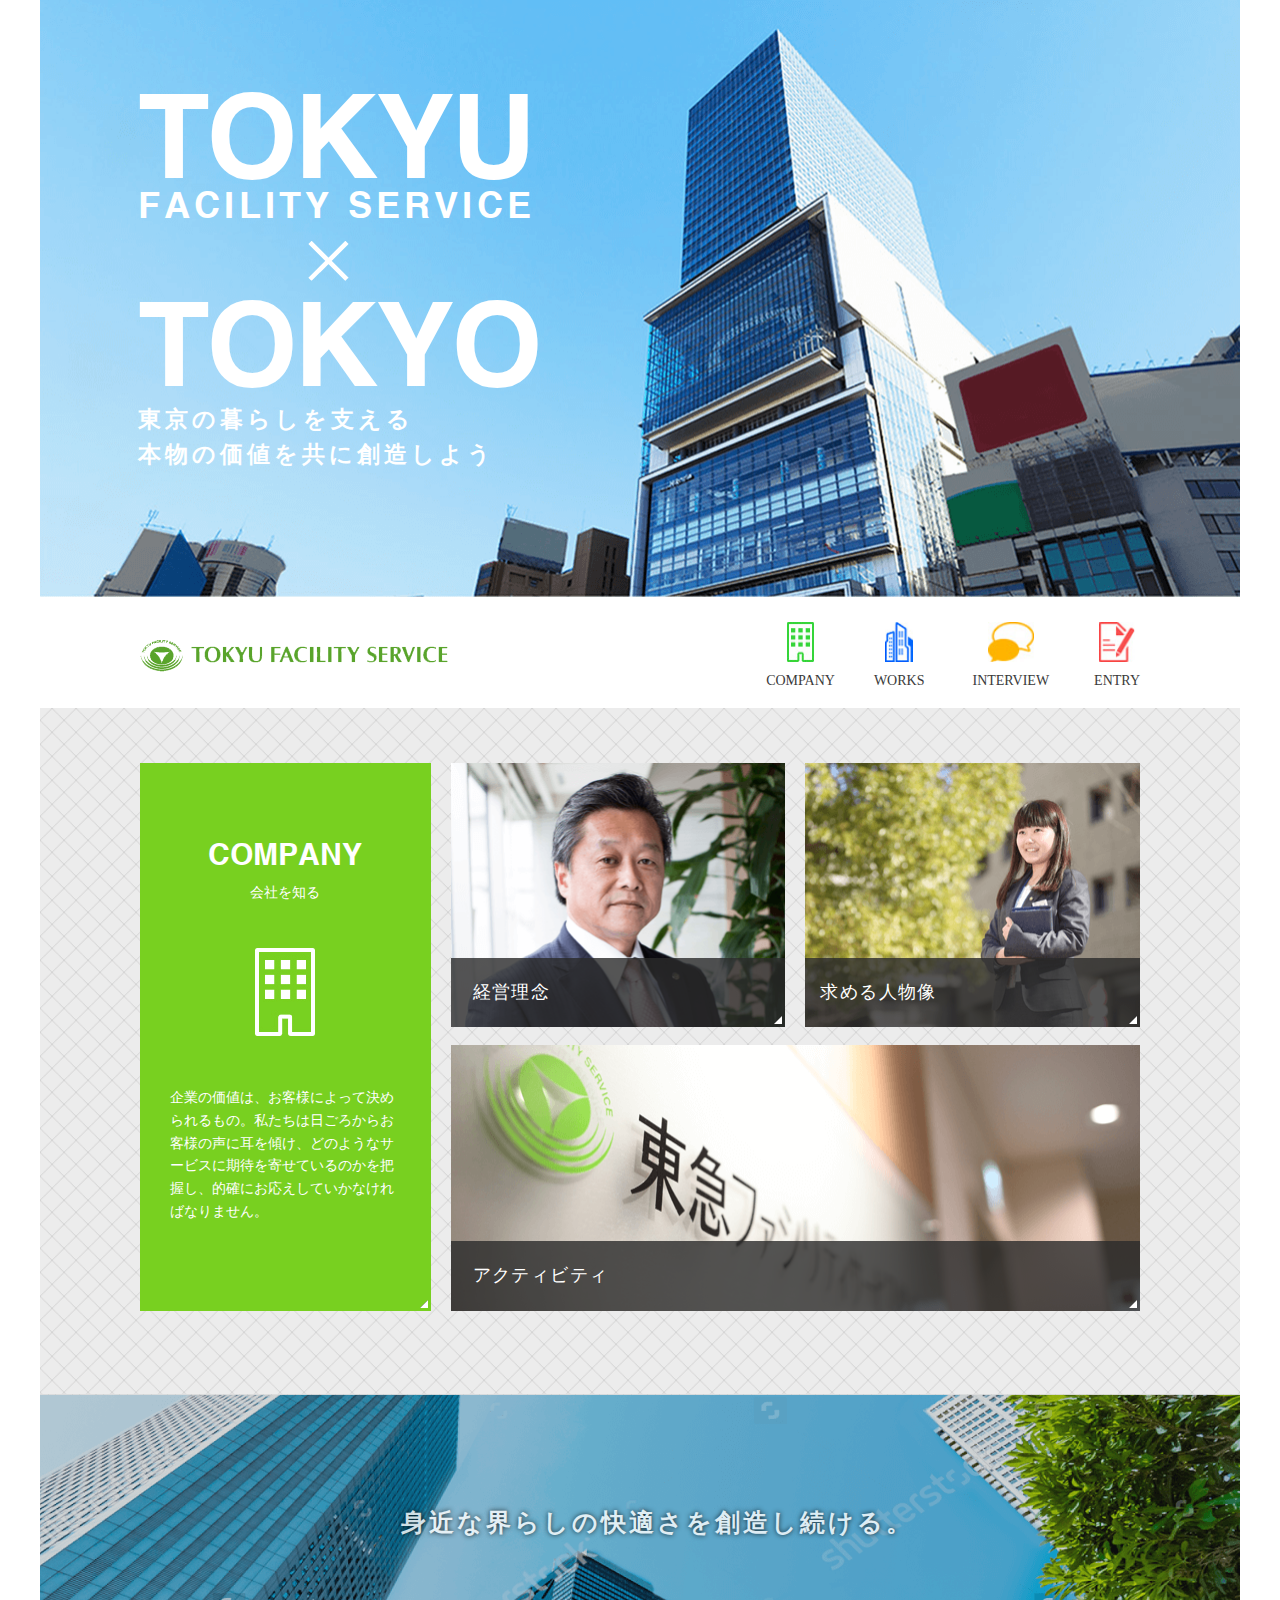
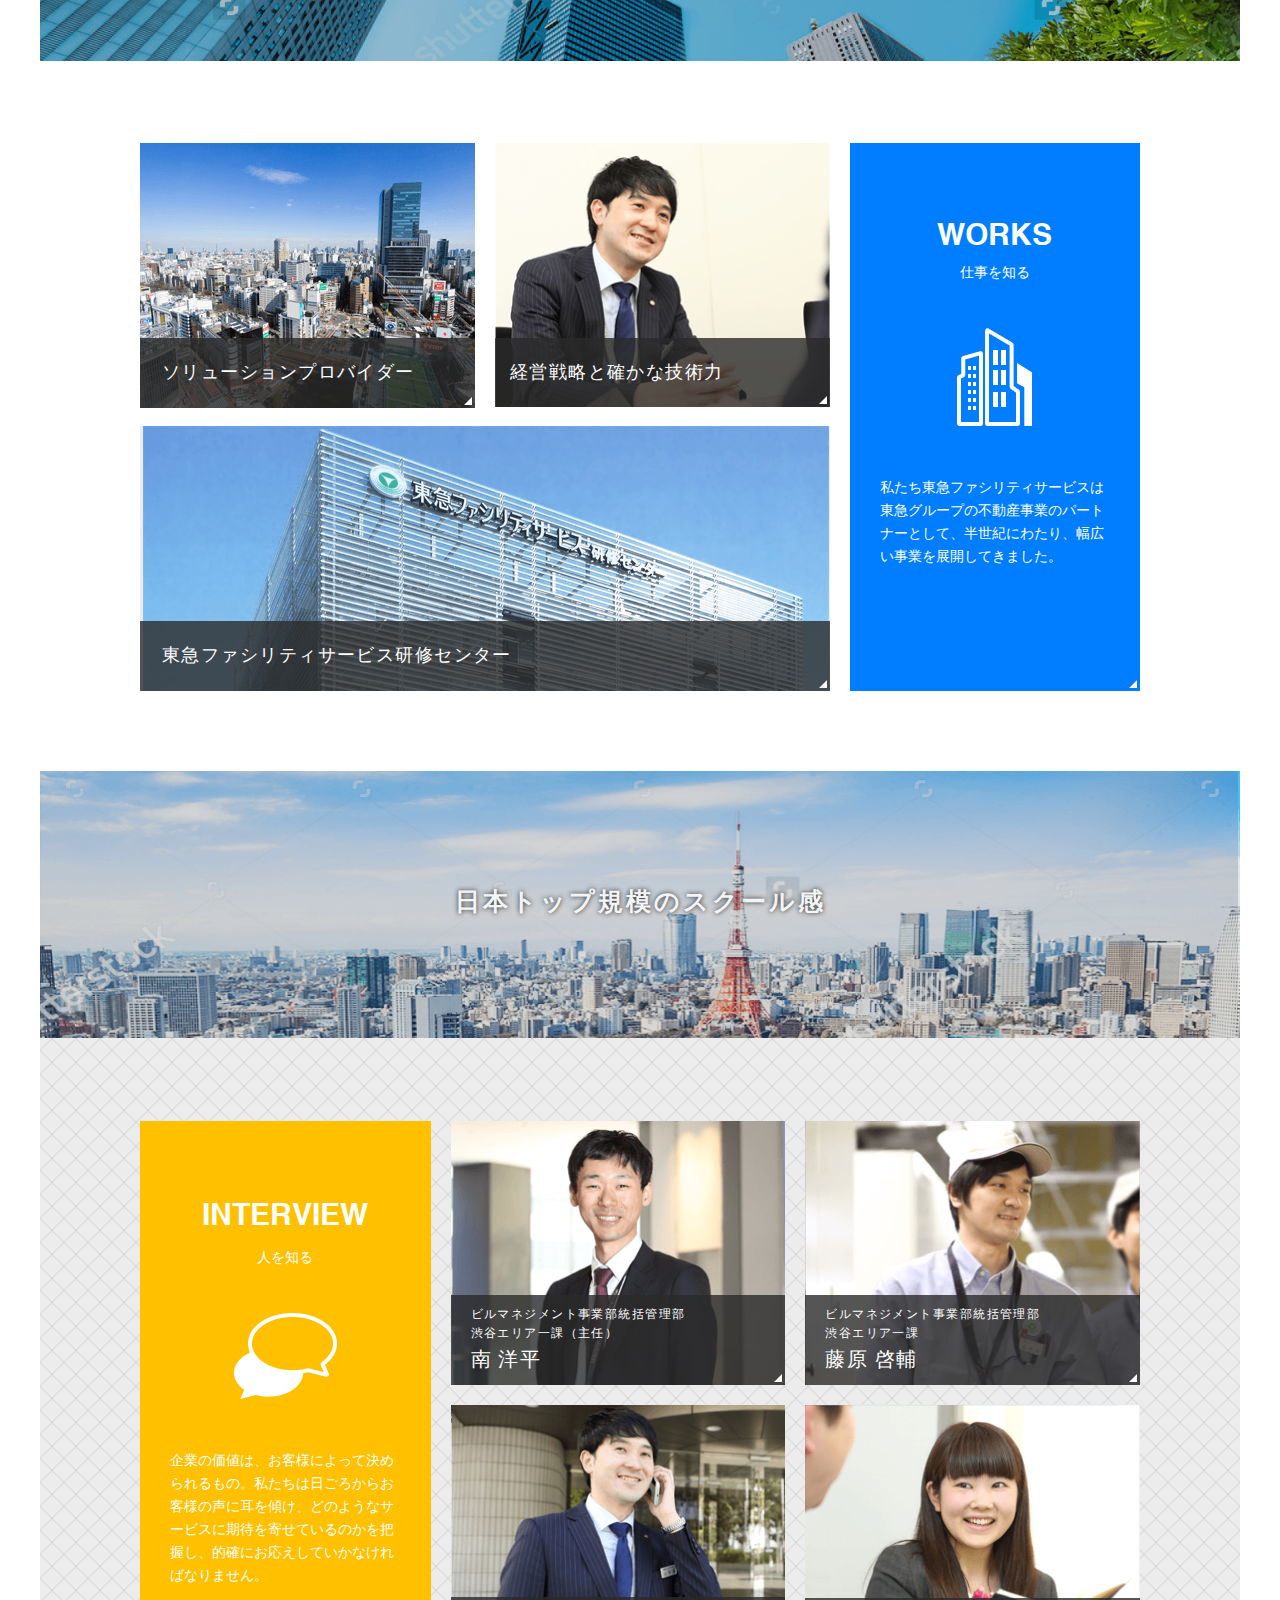
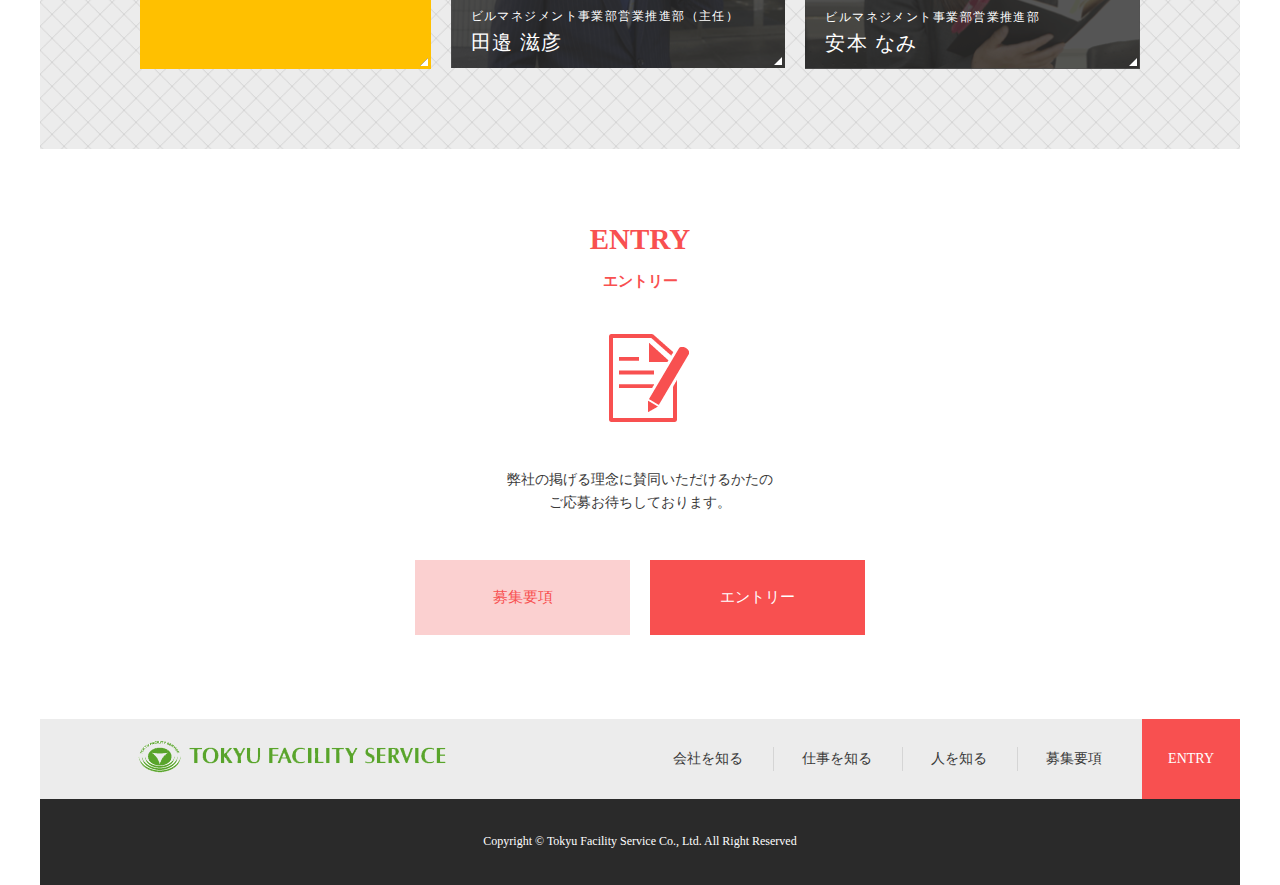
==== commit 89dad1bf: "esit html" ====
--- a/ifv/index.html
+++ b/ifv/index.html
@@ -193,27 +193,25 @@
   <!-- Footer-->
   <footer>
     <div class="l-footer">
-      <div class="l-container">
-        <div class="navbar navbar-footer">
-          <a href="/" class="logo"><img src="assets/images/logo.png" alt="TOKYU FACILITY SERVICE"></a>
-          <ul class="menu">
-            <li>
-              <a href="#" class="active">会社を知る</a>
-            </li>
-            <li>
-              <a href="#">仕事を知る</a>
-            </li>
-            <li>
-              <a href="#">人を知る</a>
-            </li>
-            <li>
-              <a href="#">募集要項</a>
-            </li>
-            <li>
-              <a href="#">ENTRY</a>
-            </li>
-          </ul>
-        </div>
+      <div class="navbar navbar-footer">
+        <a href="/" class="logo"><img src="assets/images/logo.png" alt="TOKYU FACILITY SERVICE"></a>
+        <ul class="menu">
+          <li>
+            <a href="#" class="active">会社を知る</a>
+          </li>
+          <li>
+            <a href="#">仕事を知る</a>
+          </li>
+          <li>
+            <a href="#">人を知る</a>
+          </li>
+          <li>
+            <a href="#">募集要項</a>
+          </li>
+          <li>
+            <a href="#">ENTRY</a>
+          </li>
+        </ul>
       </div>
     </div>
     <div class="copyright">
--- a/ifv/assets/css/style.css
+++ b/ifv/assets/css/style.css
@@ -691,7 +691,8 @@
   display: none;
 }
 .navbar-footer .logo {
-  margin-top: 10px;
+  padding-left: 8.2%;
+  margin-top: 5px;
 }
 @media (min-width: 769px) and (max-width: 1190px) {
   .navbar-footer .menu a {
